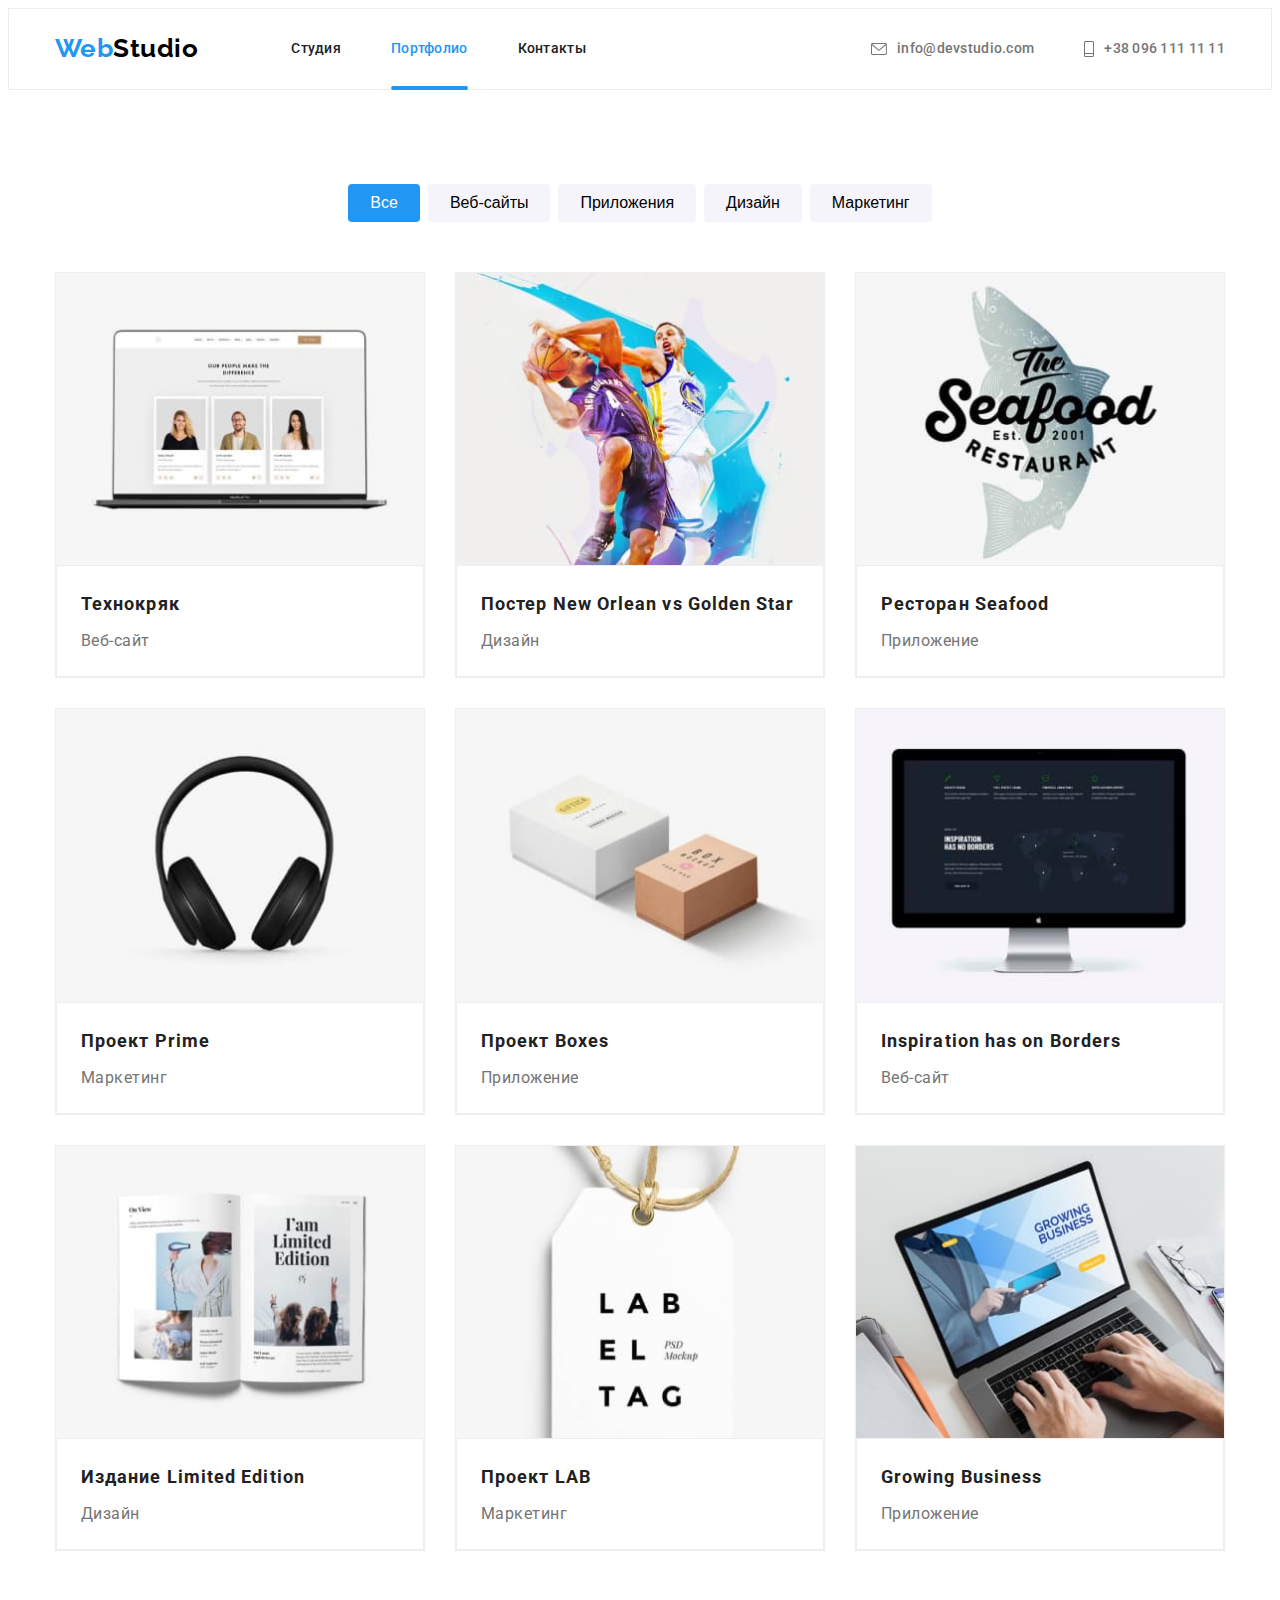
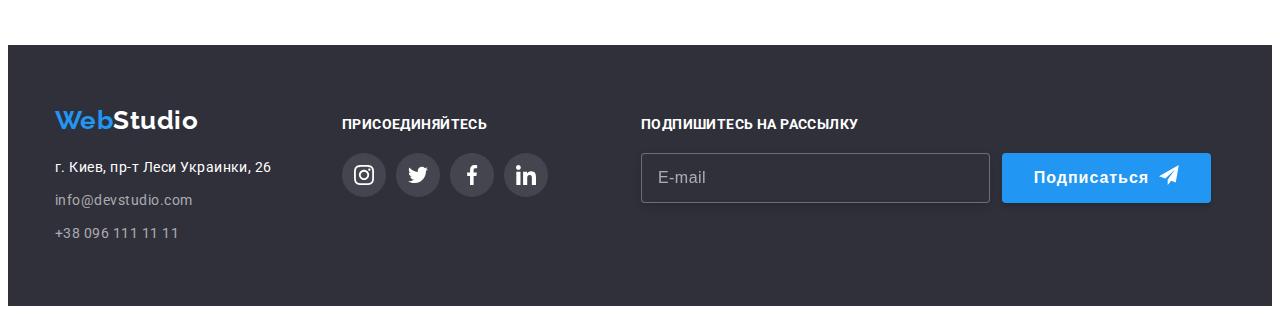
==== portfolio.html @ 4a7dc15d "Добавляет стартовые файлы" ====
<!DOCTYPE html>
<html lang="ru">
  <head>
    <meta charset="UTF-8" />
    <meta name="viewport" content="width=device-width, initial-scale=1.0" />
    <title>Document</title>
    <link rel="preconnect" href="https://fonts.gstatic.com" />
    <link
      href="https://fonts.googleapis.com/css2?family=Raleway:wght@700&family=Roboto:wght@400;500;700;900&display=swap"
      rel="stylesheet"
    />
    <link
      rel="stylesheet"
      href="https://cdnjs.cloudflare.com/ajax/libs/modern-normalize/1.0.0/modern-normalize.min.css"
      integrity="sha512-ISS7cAi1PEhQ8jnbJpJZMd29NlhNj4AWYyLOSp2CE/CsHxTCu+r+t0D2yoJudVrd0/8fTVPUVDzY5Tvli75u/g=="
      crossorigin="anonymous"
      referrerpolicy="no-referrer"
    />
    <!-- <link rel="stylesheet" href="./css/styles.css" /> -->
    <link rel="stylesheet" href="./css/main.min.css" />
  </head>

  <body>
    <!-- Шапка сайта -->
    <header class="page-header">
      <div class="container main-nav">
        <nav class="nav">
          <a href="./index.html" class="logo">
            <span class="logo-web">Web</span
            ><span class="logo-studio">Studio</span>
          </a>
          <ul class="site-nav list">
            <li class="site-nav__item">
              <a href="./index.html" class="site-nav__link">Студия</a>
            </li>
            <li class="site-nav__item">
              <a
                href="./portfolio.html"
                class="site-nav__link site-nav__link--active"
                >Портфолио</a
              >
            </li>
            <li class="site-nav__item">
              <a href="#address" class="site-nav__link">Контакты</a>
            </li>
          </ul>
        </nav>

        <ul class="contact list">
          <li class="contact__item">
            <a href="mailto:info@devstudio.com" class="contact__link mail"
              ><svg class="contact__icon" width="16" height="12">
                <use href="./images/icon.svg#icon-mail"></use>
              </svg>
              info@devstudio.com</a
            >
          </li>
          <li class="contact__item">
            <a href="tel:+380961111111" class="contact__link tel">
              <svg class="contact__icon" width="10" height="16">
                <use href="./images/icon.svg#icon-tel"></use>
              </svg>
              +38 096 111 11 11</a
            >
          </li>
        </ul>
      </div>
    </header>

    <main>
      <section class="section">
        <div class="container">
          <h1 class="none">Портфолио</h1>
          <ul class="btn-list list">
            <li class="btn-list__item">
              <button type="button" class="btn-list__button-all">Все</button>
            </li>
            <li class="btn-list__item">
              <button type="button" class="btn-list__button-portfolio">
                Веб-сайты
              </button>
            </li>
            <li class="btn-list__item">
              <button type="button" class="btn-list__button-portfolio">
                Приложения
              </button>
            </li>
            <li class="btn-list__item">
              <button type="button" class="btn-list__button-portfolio">
                Дизайн
              </button>
            </li>
            <li class="btn-list__item">
              <button type="button" class="btn-list__button-portfolio">
                Маркетинг
              </button>
            </li>
          </ul>

          <ul class="portfolio-list list">
            <li class="portfolio-list__item">
              <a class="portfolio-list__link" href="">
                <div class="card">
                  <img
                    class="card__img"
                    src="./images/portolio/People.jpg"
                    alt=""
                    width="370"
                    height="294"
                  />
                  <div class="card__overlay">
                    <p class="card__text">
                      Технокряк это современная площадка распространения
                      коронавируса. Компании используют эту платформу для
                      цифрового шпионажа и атак на защищённые сервера
                      конкурентов.
                    </p>
                  </div>
                </div>
                <div class="portfolio-card">
                  <h2 class="portfolio-card__title">Технокряк</h2>
                  <p class="portfolio-card__text">Веб-сайт</p>
                </div>
              </a>
            </li>
            <li class="portfolio-list__item">
              <a class="portfolio-list__link" href="">
                <div class="card">
                  <img
                    class="card__img"
                    src="./images/portolio/Poster.jpg"
                    alt=""
                    width="370"
                    height="294"
                  />
                  <div class="card__overlay">
                    <p class="card__text">
                      Технокряк это современная площадка распространения
                      коронавируса. Компании используют эту платформу для
                      цифрового шпионажа и атак на защищённые сервера
                      конкурентов.
                    </p>
                  </div>
                </div>
                <div class="portfolio-card">
                  <h2 class="portfolio-card__title">
                    Постер New Orlean vs Golden Star
                  </h2>
                  <p class="portfolio-card__text">Дизайн</p>
                </div>
              </a>
            </li>
            <li class="portfolio-list__item">
              <a class="portfolio-list__link" href="">
                <div class="card">
                  <img
                    class="card__img"
                    src="./images/portolio/Seafood.jpg"
                    alt=""
                    width="370"
                    height="294"
                  />
                  <div class="card__overlay">
                    <p class="card__text">
                      Технокряк это современная площадка распространения
                      коронавируса. Компании используют эту платформу для
                      цифрового шпионажа и атак на защищённые сервера
                      конкурентов.
                    </p>
                  </div>
                </div>
                <div class="portfolio-card">
                  <h2 class="portfolio-card__title">Ресторан Seafood</h2>
                  <p class="portfolio-card__text">Приложение</p>
                </div>
              </a>
            </li>
            <li class="portfolio-list__item">
              <a class="portfolio-list__link" href="">
                <div class="card">
                  <img
                    class="card__img"
                    src="./images/portolio/Headphones.jpg"
                    alt=""
                    width="370"
                    height="294"
                  />
                  <div class="card__overlay">
                    <p class="card__text">
                      Технокряк это современная площадка распространения
                      коронавируса. Компании используют эту платформу для
                      цифрового шпионажа и атак на защищённые сервера
                      конкурентов.
                    </p>
                  </div>
                </div>
                <div class="portfolio-card">
                  <h2 class="portfolio-card__title">Проект Prime</h2>
                  <p class="portfolio-card__text">Маркетинг</p>
                </div>
              </a>
            </li>
            <li class="portfolio-list__item">
              <a class="portfolio-list__link" href="">
                <div class="card">
                  <img
                    class="card__img"
                    src="./images/portolio/Boxes.jpg"
                    alt=""
                    width="370"
                    height="294"
                  />
                  <div class="card__overlay">
                    <p class="card__text">
                      Технокряк это современная площадка распространения
                      коронавируса. Компании используют эту платформу для
                      цифрового шпионажа и атак на защищённые сервера
                      конкурентов.
                    </p>
                  </div>
                </div>
                <div class="portfolio-card">
                  <h2 class="portfolio-card__title">Проект Boxes</h2>
                  <p class="portfolio-card__text">Приложение</p>
                </div>
              </a>
            </li>
            <li class="portfolio-list__item">
              <a class="portfolio-list__link" href="">
                <div class="card">
                  <img
                    class="card__img"
                    src="./images/portolio/Inspiration.jpg"
                    alt=""
                    width="370"
                    height="294"
                  />
                  <div class="card__overlay">
                    <p class="card__text">
                      Технокряк это современная площадка распространения
                      коронавируса. Компании используют эту платформу для
                      цифрового шпионажа и атак на защищённые сервера
                      конкурентов.
                    </p>
                  </div>
                </div>
                <div class="portfolio-card">
                  <h2 class="portfolio-card__title">
                    Inspiration has on Borders
                  </h2>
                  <p class="portfolio-card__text">Веб-сайт</p>
                </div>
              </a>
            </li>
            <li class="portfolio-list__item">
              <a class="portfolio-list__link" href="">
                <div class="card">
                  <img
                    class="card__img"
                    src="./images/portolio/Limited.jpg"
                    alt=""
                    width="370"
                    height="294"
                  />
                  <div class="card__overlay">
                    <p class="card__text">
                      Технокряк это современная площадка распространения
                      коронавируса. Компании используют эту платформу для
                      цифрового шпионажа и атак на защищённые сервера
                      конкурентов.
                    </p>
                  </div>
                </div>
                <div class="portfolio-card">
                  <h2 class="portfolio-card__title">Издание Limited Edition</h2>
                  <p class="portfolio-card__text">Дизайн</p>
                </div>
              </a>
            </li>
            <li class="portfolio-list__item">
              <a class="portfolio-list__link" href="">
                <div class="card">
                  <img
                    class="card__img"
                    src="./images/portolio/LAB.jpg"
                    alt=""
                    width="370"
                    height="294"
                  />
                  <div class="card__overlay">
                    <p class="card__text">
                      Технокряк это современная площадка распространения
                      коронавируса. Компании используют эту платформу для
                      цифрового шпионажа и атак на защищённые сервера
                      конкурентов.
                    </p>
                  </div>
                </div>
                <div class="portfolio-card">
                  <h2 class="portfolio-card__title">Проект LAB</h2>
                  <p class="portfolio-card__text">Маркетинг</p>
                </div>
              </a>
            </li>
            <li class="portfolio-list__item">
              <a class="portfolio-list__link" href="">
                <div class="card">
                  <img
                    class="card__img"
                    src="./images/portolio/Growing.jpg"
                    alt=""
                    width="370"
                    height="294"
                  />
                  <div class="card__overlay">
                    <p class="card__text">
                      Технокряк это современная площадка распространения
                      коронавируса. Компании используют эту платформу для
                      цифрового шпионажа и атак на защищённые сервера
                      конкурентов.
                    </p>
                  </div>
                </div>
                <div class="portfolio-card">
                  <h2 class="portfolio-card__title">Growing Business</h2>
                  <p class="portfolio-card__text">Приложение</p>
                </div>
              </a>
            </li>
          </ul>
        </div>
      </section>
    </main>

    <!-- Футер -->
    <footer class="page-footer">
      <div class="container">
        <div class="footer-address">
          <a href="./index.html" class="logotip">
            <span class="logo-web">Web</span
            ><span class="logo-studio logo-studio--white">Studio</span>
          </a>
          <address class="address">
            <p class="address__town">г. Киев, пр-т Леси Украинки, 26</p>
            <ul class="footer-list list">
              <li class="footer-list__item">
                <a href="mailto:info@devstudio.com" class="footer-list__link">
                  info@devstudio.com</a
                >
              </li>
              <li class="footer-list__item">
                <a href="tel:+380961111111" class="footer-list__link"
                  >+38 096 111 11 11</a
                >
              </li>
            </ul>
          </address>
        </div>
        <div class="footer-social">
          <p class="footer__title">присоединяйтесь</p>
          <ul class="footer-social-list list">
            <li class="footer-social-list__item">
              <a href="" class="footer-social-list__link">
                <svg class="" width="20" height="20">
                  <use href="./images/icon.svg#icon-instagram"></use>
                </svg>
              </a>
            </li>
            <li class="footer-social-list__item">
              <a href="" class="footer-social-list__link">
                <svg class="" width="20" height="20">
                  <use href="./images/icon.svg#icon-twitter"></use>
                </svg>
              </a>
            </li>
            <li class="footer-social-list__item">
              <a href="" class="footer-social-list__link">
                <svg class="" width="20" height="20">
                  <use href="./images/icon.svg#icon-facebook"></use>
                </svg>
              </a>
            </li>
            <li class="footer-social-list__item">
              <a href="" class="footer-social-list__link">
                <svg class="" width="20" height="20">
                  <use href="./images/icon.svg#icon-linkedin"></use>
                </svg>
              </a>
            </li>
          </ul>
        </div>

        <form class="subscribe">
          <p class="footer__title">подпишитесь на рассылку</p>
          <div class="subscribe__form">
            <input
              class="subscribe__input-mail"
              type="email"
              name="mail"
              placeholder="E-mail"
            />
            <button class="button" type="submit">
              Подписаться
              <svg class="subscribe__icon" width="24" height="24">
                <use href="./images/icons.svg/send.svg#icon-icon-send"></use>
              </svg>
            </button>
          </div>
        </form>
      </div>
    </footer>
  </body>
</html>
---- css/styles.css ----
/* Section */

.section {
  padding-top: 94px;
  padding-bottom: 94px;
}

.team {
  background-color: var(--grey-color);
}

.section__title {
  font-weight: 700;
  font-size: 36px;
  line-height: 1.16;
  text-align: center;
  margin-top: 0;
  margin-bottom: 50px;
}

.no-pdn-top {
  padding-top: 0;
}

.none {
  display: none;
}

/* Features */

.feature-list {
  display: flex;
  margin: 0;
  padding: 0;
}

.feature-list__item {
  width: 270px;
}

.feature-list__item + .feature-list__item {
  margin-left: 30px;
}

.feature-list__item::before {
  display: block;
  content: '';
  /* width: 270px; */
  height: 120px;
  background: var(--grey-color);
  border-radius: 4px;
  margin-bottom: 30px;
}

.feature-list__item:nth-child(1):before {
  background-image: url(../images/icons.svg/antenna\ 1.svg);
  background-repeat: no-repeat;
  background-position: center;
}

.feature-list__item:nth-child(2):before {
  background-image: url(../images/icons.svg/clock\ 1.svg);
  background-repeat: no-repeat;
  background-position: center;
}

.feature-list__item:nth-child(3):before {
  background-image: url(../images/icons.svg/diagram\ 1.svg);
  background-repeat: no-repeat;
  background-position: center;
}

.feature-list__item:nth-child(4):before {
  background-image: url(../images/icons.svg/astronaut\ 1.svg);
  background-repeat: no-repeat;
  background-position: center;
}

.feature-list__title {
  font-weight: 700;
  font-size: 14px;
  line-height: 1.14;
  text-transform: uppercase;
  margin-top: 0;
  margin-bottom: 10px;
}

.feature-list__text {
  color: var(--primary-text-color);
  font-size: 14px;
  line-height: 1.71;
  margin: 0;
  padding: 0;
}
/* Job-list */

.job-list {
  display: flex;
  position: relative;
}

.job-list__item {
  position: relative;
}

.job-list__item + .job-list__item {
  margin-left: 30px;
}

.job-list__text {
  position: absolute;
  margin: 0;
  padding: 0;
  bottom: 0;
  left: 0;

  width: 100%;
  height: 70px;

  display: flex;
  justify-content: center;
  align-items: center;

  background: rgba(47, 48, 58, 0.8);
  font-weight: 700;
  font-size: 14px;
  line-height: 1.14;
  text-align: center;
  text-transform: uppercase;
  color: var(--primary-white-color);
}

/* Team */

.team-list {
  display: flex;
}

.team-list__item {
  background: var(--primary-white-color);
  box-shadow: 0px 1px 3px rgba(0, 0, 0, 0.12), 0px 1px 1px rgba(0, 0, 0, 0.14),
    0px 2px 1px rgba(0, 0, 0, 0.2);
  border-radius: 0px 0px 4px 4px;
}

.team-list__item + .team-list__item {
  margin-left: 30px;
}

.team-list__card {
  font-weight: 500;
  font-size: 16px;
  line-height: 1.19;
  text-align: center;

  margin: 0;
  padding-top: 30px;
  padding-bottom: 30px;
  padding-left: 32px;
  padding-right: 32px;
}

.team-list__title {
  margin-top: 0;
  margin-bottom: 10px;
  padding: 0;
}

.team-list__text {
  color: var(--primary-text-color);
  margin-top: 0;
  margin-bottom: 10px;
  padding: 0;
}

.social-networks {
  display: flex;
}

.social-networks__item {
  /* display: inline-flex;
  align-items: center;
  width: 44px;
  height: 44px;
  background: var(--primary-white-color);
  background-size: 20px;
  background-repeat: no-repeat;
  background-position: center;
  border-radius: 50%; */
  box-shadow: none;
}

.social-networks__item + .social-networks__item {
  margin-left: 10px;
}

.social-networks__link {
  display: inline-flex;
  justify-content: center;
  align-items: center;

  width: 44px;
  height: 44px;
  border-radius: 50%;

  background: var(--primary-white-color);
  fill: var(--klients-fill);
}

.social-networks__link:hover,
.social-networks__link:focus {
  fill: var(--primary-white-color);
  background: var(--accent-color);
  cursor: pointer;
  transition: background-color 250ms cubic-bezier(0.4, 0, 0.2, 1),
    fill 250ms cubic-bezier(0.4, 0, 0.2, 1);
}

/* .social-networks .item:nth-child(1) {
  background-image: url(../images/icons.svg/instagram2.svg);
}

.social-networks .item:nth-child(2) {
  background-image: url(../images/icons.svg/twitter2.svg);
}

.social-networks .item:nth-child(3) {
  background-image: url(../images/icons.svg/facebook2.svg);
}

.social-networks .item:nth-child(4) {
  background-image: url(../images/icons.svg/linkedin2.svg);
}

.social-networks .item:hover {
  background-color: var(--accent-color);
  cursor: pointer;
}

.social-networks .item:nth-child(1):hover {
  background-image: url(../images/icons.svg/instagram.svg);
}

.social-networks .item:nth-child(2):hover {
  background-image: url(../images/icons.svg//twitter.svg);
}

.social-networks .item:nth-child(3):hover {
  background-image: url(../images/icons.svg/facebook.svg);
}

.social-networks .item:nth-child(4):hover {
  background-image: url(../images/icons.svg/linkedin.svg);
} */

/* Company-list */

.company-list {
  display: flex;
}

.company-list__item {
  display: inline-flex;
  align-items: center;
  justify-content: center;

  outline: none;
}

.company-list__item + .company-list__item {
  margin-left: 30px;
}

.company-list__link {
  fill: var(--klients-fill);
  /* padding: 16px 32px; */
  display: flex;
  align-items: center;
  justify-content: center;

  width: 170px;
  height: 92px;
  border: 1px solid #afb1b8;
  border-radius: 4px;
  transition: fill 250ms cubic-bezier(0.4, 0, 0.2, 1),
    border-color 250ms cubic-bezier(0.4, 0, 0.2, 1);
}

.company-list__link:hover,
.company-list__link:focus {
  fill: var(--accent-color);
  border: 1px solid var(--accent-color);
  transition: fill 250ms cubic-bezier(0.4, 0, 0.2, 1),
    border-color 250ms cubic-bezier(0.4, 0, 0.2, 1);
}

/* .company-list .item:nth-child(1) {
  background-image: url(../images/icons.svg/Logo1.svg);
  background-repeat: no-repeat;
  background-position: center;
}

.company-list .item:nth-child(2) {
  background-image: url(../images/icons.svg/Logo2.svg);
  background-repeat: no-repeat;
  background-position: center;
}

.company-list .item:nth-child(3) {
  background-image: url(../images/icons.svg/Logo3.svg);
  background-repeat: no-repeat;
  background-position: center;
}

.company-list .item:nth-child(4) {
  background-image: url(../images/icons.svg/Logo4.svg);
  background-repeat: no-repeat;
  background-position: center;
}

.company-list .item:nth-child(5) {
  background-image: url(../images/icons.svg/Logo5.svg);
  background-repeat: no-repeat;
  background-position: center;
}

.company-list .item:nth-child(6) {
  background-image: url(../images/icons.svg/Logo6.svg);
  background-repeat: no-repeat;
  background-position: center;
}

.company-list .item:hover {
  fill: var(--accent-color);
  border: 1px solid var(--accent-color);
} */

/* Footer */

.page-footer {
  background-color: var(--bgd-color);
  padding-top: 60px;
  padding-bottom: 60px;
}

.page-footer .container {
  display: flex;
  align-items: baseline;
}

.footer-address {
  margin-right: 70px;
}

.address {
  font-style: inherit;
}

.address__town {
  color: var(--primary-white-color);
  font-size: 14px;
  line-height: 1.71;
  margin-top: 0;
  margin-bottom: 9px;
}

.footer-list__item + .footer-list__item {
  margin-top: 9px;
}

.footer-list__link {
  color: rgba(255, 255, 255, 0.6);
  font-size: 14px;
  line-height: 1.71;
}

.footer-list__link:hover,
.footer-list__link:focus {
  color: var(--accent-color);
  transition: color 250ms cubic-bezier(0.4, 0, 0.2, 1);
}

.footer-social {
  width: 206px;
  margin-right: 93px;
}

.footer__title {
  color: var(--primary-white-color);
  font-weight: 700;
  font-size: 14px;
  line-height: 1.14;
  letter-spacing: 0.03em;
  margin-top: 0;
  margin-bottom: 20px;
  text-transform: uppercase;
}

.footer-social-list {
  display: flex;
}

/* .footer-social-list .item {
  width: 44px;
  height: 44px;
  background: rgba(255, 255, 255, 0.1);
  background-repeat: no-repeat;
  background-position: center;
  border-radius: 50%;
} */

.footer-social-list__item + .footer-social-list__item {
  margin-left: 10px;
}

.footer-social-list__link {
  display: inline-flex;
  justify-content: center;
  align-items: center;

  width: 44px;
  height: 44px;
  border-radius: 50%;

  fill: var(--primary-white-color);
  background: rgba(255, 255, 255, 0.1);
}

.footer-social-list__link:hover,
.footer-social-list__link:focus {
  background: var(--accent-color);
  transition: background-color 250ms cubic-bezier(0.4, 0, 0.2, 1);
}

/* 
.footer-social-list .item:nth-child(1) {
  background-image: url(../images/icons.svg/instagram.svg);
}

.footer-social-list .item:nth-child(2) {
  background-image: url(../images/icons.svg/twitter.svg);
}

.footer-social-list .item:nth-child(3) {
  background-image: url(../images/icons.svg/facebook.svg);
}

.footer-social-list .item:nth-child(4) {
  background-image: url(../images/icons.svg/linkedin.svg);
}

.footer-social-list .item:hover {
  background-color: var(--accent-color);
  cursor: pointer;
} */

.subscribe {
  width: 570px;
  /* margin-left: 93px; */
}

.subscribe__form {
  display: flex;
}

.subscribe__input-mail {
  width: 358px;
  height: 50px;
  padding: 15px 16px;
  margin-right: 12px;

  font-size: 16px;
  line-height: 1.25;
  align-items: center;
  letter-spacing: 0.03em;

  color: rgba(255, 255, 255, 0.6);
  background: var(--bgd-color);
  border: 1px solid rgba(255, 255, 255, 0.3);
  filter: drop-shadow(0px 4px 4px rgba(0, 0, 0, 0.15));
  border-radius: 4px;
}

.subscribe__input-mail::placeholder {
  color: rgba(255, 255, 255, 0.6);
}

.subscribe .button {
  display: flex;
}

.subscribe__icon {
  fill: currentColor;
  width: 24px;
  height: 24px;
  margin-left: 10px;
}

/* Portfolio */

.btn-list {
  display: flex;
  margin-bottom: 50px;
  justify-content: center;
}

.btn-list__item:hover,
.btn-list__item:focus {
  box-shadow: 0px 3px 1px rgba(0, 0, 0, 0.1), 0px 1px 2px rgba(0, 0, 0, 0.08),
    0px 2px 2px rgba(0, 0, 0, 0.12);
  cursor: pointer;
  transition: background-color 250ms cubic-bezier(0.4, 0, 0.2, 1),
    box-shadow 250ms cubic-bezier(0.4, 0, 0.2, 1);
}

.btn-list__item + .btn-list__item {
  margin-left: 8px;
}

.portfolio-list {
  display: flex;
  flex-wrap: wrap;
}

.portfolio-list__item {
  width: 370px;
  margin-right: 30px;
  margin-bottom: 30px;
  border: 1px solid #eeeeee;
}

.portfolio-list__item:nth-child(3n) {
  margin-right: 0;
}

.portfolio-list__item:nth-last-child(-n + 3) {
  margin-bottom: 0;
}

.portfolio-list__item:hover,
.portfolio-list__item:focus {
  box-shadow: 0px 1px 1px rgba(0, 0, 0, 0.12), 0px 4px 4px rgba(0, 0, 0, 0.06),
    1px 4px 6px rgba(0, 0, 0, 0.16);
  cursor: pointer;
  transition: box-shadow 250ms cubic-bezier(0.4, 0, 0.2, 1);
}

.portfolio-list__link {
  display: block;
  color: var(--primary-text-color);
  transition: box-shadow 250ms cubic-bezier(0.4, 0, 0.2, 1);
}

.portfolio-list__link:hover,
.portfolio-list__link:focus {
  box-shadow: 0px 1px 1px rgba(0, 0, 0, 0.12), 0px 4px 4px rgba(0, 0, 0, 0.06),
    1px 4px 6px rgba(0, 0, 0, 0.16);
  transition: box-shadow 250ms cubic-bezier(0.4, 0, 0.2, 1);
}

/* Альтернатива */

/* .portfolio-list .item:nth-child(3n) {
  margin-right: 30px;
} */

/* .portfolio-list .item:not(:nth-last-child(-n+3)) {
  margin-bottom: 30px;
} */

/* .portfolio-list .item {
  width: calc((100% - 60px)/3);
  margin-right: 30px;
} */

.portfolio-list .card {
  position: relative;
  overflow: hidden;
}

.card__img {
  display: block;
}

.card__overlay {
  position: absolute;
  z-index: 1;
  display: flex;
  align-items: center;

  width: 100%;
  height: 294px;

  background: var(--accent-color);
  padding: 24px;

  transition: transform 250ms cubic-bezier(0.4, 0, 0.2, 1);
}

.portfolio-list__link:hover .card__overlay,
.portfolio-list__link:focus .card__overlay {
  transform: translateY(-100%);
  transition: background-color 250ms cubic-bezier(0.4, 0, 0.2, 1),
    transform 250ms cubic-bezier(0.4, 0, 0.2, 1);
}

.card__text {
  font-size: 18px;
  line-height: 1.556;
  color: var(--primary-white-color);
  margin: 0;
  padding: 0;
  bottom: 0;
}

.portfolio-list .portfolio-card {
  padding: 20px 24px;
  border: 1px solid #eeeeee;
}

.portfolio-card__title {
  font-weight: 700;
  font-size: 18px;
  line-height: 2;
  letter-spacing: 0.06em;
  margin-top: 0;
  margin-bottom: 4px;
  color: var(--title-text-color);
}

.portfolio-card__text {
  color: var(--primary-text-color);
  font-size: 16px;
  line-height: 1.87;
  margin-top: 0;
  margin-bottom: 0;
}

/* Backdrop */

.backdrop {
  position: fixed;
  top: 0;
  left: 0;

  width: 100%;
  height: 100%;

  background: rgba(0, 0, 0, 0.2);
  opacity: 1;
  transition: opacity 250ms cubic-bezier(0.4, 0, 0.2, 1);
}

.backdrop.is-hidden {
  opacity: 0;
  pointer-events: none;
}

.backdrop.is-hidden .modal {
  transform: translate(-50%, -50%) scale(0.9);
}

.modal {
  position: absolute;
  top: 50%;
  left: 50%;
  transform: translate(-50%, -50%) scale(1);
  transition: transform 250ms cubic-bezier(0.4, 0, 0.2, 1);

  min-width: 528px;
  min-height: 581px;
  padding: 40px;

  background-color: var(--primary-white-color);
  box-shadow: 0px 1px 3px rgba(0, 0, 0, 0.12), 0px 1px 1px rgba(0, 0, 0, 0.14),
    0px 2px 1px rgba(0, 0, 0, 0.2);
  border-radius: 4px;
}

/* Form styles */

.form__caption {
  color: var(--title-text-color);
  font-weight: 700;
  font-size: 20px;
  line-height: 1.15;
  text-align: center;
  letter-spacing: 0.03em;
  margin-top: 0;
  margin-bottom: 12px;
}

.form__label {
  display: flex;
  flex-direction: column;
  margin-bottom: 10px;
}

.form__text {
  color: var(--primary-text-color);
  font-size: 12px;
  line-height: 1.16;
  letter-spacing: 0.01em;
  margin-bottom: 4px;
}

.form__field {
  display: flex;
  position: relative;
}

.form__input {
  width: 100%;
  height: 40px;
  padding-left: 42px;
  padding-right: 42px;
  font-size: 14px;
  line-height: 1.14;
  letter-spacing: 0.01em;
  border: 1px solid rgba(33, 33, 33, 0.2);
  border-radius: 4px;
  transition: border-color 250ms cubic-bezier(0.4, 0, 0.2, 1);
}

.form__icon {
  position: absolute;

  left: 12px;
  top: 50%;
  transform: translateY(-50%);

  fill: currentColor;
  transition: color 250ms cubic-bezier(0.4, 0, 0.2, 1);
}

.form__comment {
  width: 100%;
  height: 120px;
  padding: 12px 16px;
  font-size: 14px;
  line-height: 1.14;
  letter-spacing: 0.01em;
  border: 1px solid rgba(33, 33, 33, 0.2);
  border-radius: 4px;
  transition: border-color 250ms cubic-bezier(0.4, 0, 0.2, 1);
  resize: none;
}

.form__input:focus,
.form__comment:focus {
  outline: none;
  border-color: var(--accent-color);
}

.form__input:focus + .form__icon {
  color: var(--accent-color);
}

.form__comment:placeholder-shown {
  color: rgba(117, 117, 117, 0.5);
}

.form__agree {
  display: flex;
  align-items: center;
  justify-content: center;

  font-size: 14px;
  line-height: 1.71;
  letter-spacing: 0.03em;
  color: var(--primary-text-color);
}

.form__check {
  display: inline-flex;
  margin-right: 7px;
  cursor: pointer;
}

.form__check-icon {
  width: 16px;
  height: 15px;

  border: 2px solid var(--title-text-color);
  border-radius: 2px;
  margin-right: 7px;

  transition: background-color 250ms cubic-bezier(0.4, 0, 0.2, 1),
    border-color 250ms cubic-bezier(0.4, 0, 0.2, 1),
    background-image 250ms cubic-bezier(0.4, 0, 0.2, 1);
}

.form__check:checked + .form__check-icon {
  background-color: var(--accent-color);
  border-color: var(--accent-color);
}

.form__link {
  color: var(--accent-color);
  text-decoration: underline;
}

.btn-send {
  margin-top: 30px;
}
---- css/main.min.css ----
html{box-sizing:border-box}*,*::before,*::after{box-sizing:inherit}body{background-color:#fff;font-family:'Roboto', sans-serif;color:#212121;letter-spacing:0.03em}.container{width:1200px;padding:0 15px;margin:0 auto}.list{padding:0;margin:0;list-style:none}img{display:block;max-width:100%;height:auto}a{text-decoration:none}.section{padding-top:94px;padding-bottom:94px}.team{background-color:#f5f4fa}.section__title{font-weight:700;font-size:36px;line-height:1.16;text-align:center;margin-top:0;margin-bottom:50px}.no-pdn-top{padding-top:0}.none{display:none}.page-header{border:1px solid #ececec}.main-nav,.nav{display:flex;align-items:center}.site-nav{display:flex;margin-top:0;margin-bottom:0;margin-left:93px;padding:0}.site-nav__item+.site-nav__item{margin-left:50px}.site-nav__link{position:relative;display:block;font-weight:500;font-size:14px;line-height:1.14;letter-spacing:0.02em;color:currentColor;padding-top:32px;padding-bottom:32px;transition:color 250ms cubic-bezier(0.4, 0, 0.2, 1)}.site-nav__link:hover,.site-nav__link:focus{color:#2196f3;fill:#2196f3}.contact{display:flex;margin:0;padding:0;margin-left:auto}.contact__item{display:flex;align-items:center}.contact__item+.contact__item{margin-left:50px}.contact__link{display:flex;align-items:center;color:#757575;fill:#757575;font-weight:500;font-size:14px;line-height:1.14;letter-spacing:0.02em;padding-top:32px;padding-bottom:32px;transition:color 250ms cubic-bezier(0.4, 0, 0.2, 1),fill 250ms cubic-bezier(0.4, 0, 0.2, 1)}.contact__link:hover,.contact__link:focus{color:#2196f3;fill:#2196f3}.site-nav__link--active{color:#2196f3;fill:#2196f3}.site-nav__link--active::after{position:absolute;content:'';width:100%;height:4px;bottom:-1px;left:0;background:#2196f3;border-radius:2px}.contact__icon{margin-right:10px}.logo-web{color:#2196f3}.logo-studio{color:#000}.logo-studio--white{color:#fff}.logo{font-family:'Raleway', sans-serif;font-weight:700;font-size:26px;line-height:1.19;padding-top:24px;padding-bottom:25px}.logo:hover{color:#2196f3;transition:color 250ms cubic-bezier(0.4, 0, 0.2, 1)}.logotip{display:block;font-family:'Raleway', sans-serif;font-weight:700;font-size:26px;line-height:1.19;margin-bottom:20px}.logotip:hover{color:#2196f3;transition:color 250ms cubic-bezier(0.4, 0, 0.2, 1)}.hero{background-image:linear-gradient(to right, rgba(47,48,58,0.4), rgba(47,48,58,0.4)),url("../images/hero.jpg");background-color:#2f303a;background-repeat:no-repeat;background-position:center;background-size:cover;max-width:1600px;height:600px;text-align:center;padding-top:200px;padding-bottom:200px;margin-left:auto;margin-right:auto}.hero__title{color:#fff;font-weight:900;font-size:44px;line-height:1.36;letter-spacing:0.06em;text-transform:uppercase;width:696px;margin-top:0;margin-bottom:30px;margin-left:auto;margin-right:auto}.button{display:block;color:#fff;background-color:#2196f3;font-weight:700;font-size:16px;line-height:1.87;text-align:center;letter-spacing:0.06em;cursor:pointer;border-radius:4px;border:0;box-shadow:0px 4px 4px rgba(0,0,0,0.15);padding:10px 32px;margin:0 auto;min-width:200px;transition:background-color 250ms cubic-bezier(0.4, 0, 0.2, 1)}.modal__button{position:absolute;top:8px;right:8px;padding:0;width:30px;height:30px;display:flex;justify-content:center;align-items:center;background:#fff;border:1px solid rgba(0,0,0,0.1);border-radius:50%}.modal__button:hover,.modal__button:focus{cursor:pointer;transition:background-color 250ms cubic-bezier(0.4, 0, 0.2, 1)}.modal__icon{fill:currentColor;transition:fill 250ms cubic-bezier(0.4, 0, 0.2, 1)}.modal__icon:hover,.modal__icon:focus{fill:#2196f3}.btn-list__button-portfolio{display:block;background-color:#f5f4fa;font-weight:500;font-size:16px;line-height:1.62;text-align:center;cursor:pointer;outline:none;border:0;border-radius:4px;padding:6px 22px}.btn-list__button-all{display:block;color:#fff;background-color:#2196f3;font-weight:500;font-size:16px;line-height:1.62;text-align:center;outline:none;border:0;border-radius:4px;padding:6px 22px}.btn-list__button-all:hover,.btn-list__button-all:focus,.btn-list__button-portfolio:hover,.btn-list__button-portfolio:focus{color:#fff;background-color:#2196f3;outline:none;border:0;box-shadow:0px 3px 1px rgba(0,0,0,0.1),0px 1px 2px rgba(0,0,0,0.08),0px 2px 2px rgba(0,0,0,0.12);transition:background-color 250ms cubic-bezier(0.4, 0, 0.2, 1)}.feature-list{display:flex;margin:0;padding:0}.feature-list__item{width:270px}.feature-list__item+.feature-list__item{margin-left:30px}.feature-list__item::before{display:block;content:'';height:120px;background:#f5f4fa;border-radius:4px;margin-bottom:30px}.feature-list__item:nth-child(1):before{background-image:url(/images/icons.svg/antenna.svg);background-repeat:no-repeat;background-position:center}.feature-list__item:nth-child(2):before{background-image:url(/images/icons.svg/clock.svg);background-repeat:no-repeat;background-position:center}.feature-list__item:nth-child(3):before{background-image:url(/images/icons.svg/diagram.svg);background-repeat:no-repeat;background-position:center}.feature-list__item:nth-child(4):before{background-image:url(/images/icons.svg/astronaut.svg);background-repeat:no-repeat;background-position:center}.feature-list__title{font-weight:700;font-size:14px;line-height:1.14;text-transform:uppercase;margin-top:0;margin-bottom:10px}.feature-list__text{color:#757575;font-size:14px;line-height:1.71;margin:0;padding:0}.job-list{display:flex;position:relative}.job-list__item{position:relative}.job-list__item+.job-list__item{margin-left:30px}.job-list__text{position:absolute;margin:0;padding:0;bottom:0;left:0;width:100%;height:70px;display:flex;justify-content:center;align-items:center;background:rgba(47,48,58,0.8);font-weight:700;font-size:14px;line-height:1.14;text-align:center;text-transform:uppercase;color:#fff}.team-list{display:flex}.team-list__item{background:#fff;box-shadow:0px 1px 3px rgba(0,0,0,0.12),0px 1px 1px rgba(0,0,0,0.14),0px 2px 1px rgba(0,0,0,0.2);border-radius:0px 0px 4px 4px}.team-list__item+.team-list__item{margin-left:30px}.team-list__card{font-weight:500;font-size:16px;line-height:1.19;text-align:center;margin:0;padding-top:30px;padding-bottom:30px;padding-left:32px;padding-right:32px}.team-list__title{margin-top:0;margin-bottom:10px;padding:0}.team-list__text{color:#757575;margin-top:0;margin-bottom:10px;padding:0}.social-networks{display:flex}.social-networks__item{box-shadow:none}.social-networks__item+.social-networks__item{margin-left:10px}.social-networks__link{display:inline-flex;justify-content:center;align-items:center;width:44px;height:44px;border-radius:50%;background:#fff;fill:#afb1b8}.social-networks__link:hover,.social-networks__link:focus{fill:#fff;background:#2196f3;cursor:pointer;transition:background-color 250ms cubic-bezier(0.4, 0, 0.2, 1),fill 250ms cubic-bezier(0.4, 0, 0.2, 1)}.company-list{display:flex}.company-list__item{display:inline-flex;align-items:center;justify-content:center;outline:none}.company-list__item+.company-list__item{margin-left:30px}.company-list__link{fill:#afb1b8;display:flex;align-items:center;justify-content:center;width:170px;height:92px;border:1px solid #afb1b8;border-radius:4px;transition:fill 250ms cubic-bezier(0.4, 0, 0.2, 1),border-color 250ms cubic-bezier(0.4, 0, 0.2, 1)}.company-list__link:hover,.company-list__link:focus{fill:#2196f3;border:1px solid #2196f3;transition:fill 250ms cubic-bezier(0.4, 0, 0.2, 1),border-color 250ms cubic-bezier(0.4, 0, 0.2, 1)}.page-footer{background-color:#2f303a;padding-top:60px;padding-bottom:60px;justify-content:center;align-items:center}.page-footer .container{display:flex;align-items:baseline}.footer-address{margin-right:70px}.address{font-style:inherit}.address__town{color:#fff;font-size:14px;line-height:1.71;margin-top:0;margin-bottom:9px}.footer-list__item+.footer-list__item{margin-top:9px}.footer-list__link{color:rgba(255,255,255,0.6);font-size:14px;line-height:1.71}.footer-list__link:hover,.footer-list__link:focus{color:#2196f3;transition:color 250ms cubic-bezier(0.4, 0, 0.2, 1)}.footer-social{width:206px;margin-right:93px}.footer__title{color:#fff;font-weight:700;font-size:14px;line-height:1.14;letter-spacing:0.03em;margin-top:0;margin-bottom:20px;text-transform:uppercase}.footer-social-list{display:flex}.footer-social-list__item+.footer-social-list__item{margin-left:10px}.footer-social-list__link{display:inline-flex;justify-content:center;align-items:center;width:44px;height:44px;border-radius:50%;fill:#fff;background:rgba(255,255,255,0.1)}.footer-social-list__link:hover,.footer-social-list__link:focus{background:#2196f3;transition:background-color 250ms cubic-bezier(0.4, 0, 0.2, 1)}.subscribe{width:570px}.subscribe__form{display:flex}.subscribe__input-mail{width:358px;height:50px;padding:15px 16px;margin-right:12px;font-size:16px;line-height:1.25;align-items:center;letter-spacing:0.03em;color:rgba(255,255,255,0.6);background:#2f303a;border:1px solid rgba(255,255,255,0.3);filter:drop-shadow(0px 4px 4px rgba(0,0,0,0.15));border-radius:4px}.subscribe__input-mail::placeholder{color:rgba(255,255,255,0.6)}.subscribe .button{display:flex}.subscribe__icon{fill:currentColor;width:24px;height:24px;margin-left:10px}.btn-list{display:flex;margin-bottom:50px;justify-content:center}.btn-list__item:hover,.btn-list__item:focus{box-shadow:0px 3px 1px rgba(0,0,0,0.1),0px 1px 2px rgba(0,0,0,0.08),0px 2px 2px rgba(0,0,0,0.12);cursor:pointer;transition:background-color 250ms cubic-bezier(0.4, 0, 0.2, 1),box-shadow 250ms cubic-bezier(0.4, 0, 0.2, 1)}.btn-list__item+.btn-list__item{margin-left:8px}.portfolio-list{display:flex;flex-wrap:wrap}.portfolio-list__item{width:370px;margin-right:30px;margin-bottom:30px;border:1px solid #eeeeee}.portfolio-list__item:hover,.portfolio-list__item:focus{box-shadow:0px 1px 1px rgba(0,0,0,0.12),0px 4px 4px rgba(0,0,0,0.06),1px 4px 6px rgba(0,0,0,0.16);cursor:pointer;transition:box-shadow 250ms cubic-bezier(0.4, 0, 0.2, 1)}.portfolio-list__item:nth-child(3n){margin-right:0}.portfolio-list__item:nth-last-child(-n+3){margin-bottom:0}.portfolio-list__link{display:block;color:#757575;transition:box-shadow 250ms cubic-bezier(0.4, 0, 0.2, 1)}.portfolio-list__link:hover,.portfolio-list__link:focus{box-shadow:0px 1px 1px rgba(0,0,0,0.12),0px 4px 4px rgba(0,0,0,0.06),1px 4px 6px rgba(0,0,0,0.16);transition:box-shadow 250ms cubic-bezier(0.4, 0, 0.2, 1)}.portfolio-list .card{position:relative;overflow:hidden}.card__img{display:block}.card__overlay{position:absolute;z-index:1;display:flex;align-items:center;width:100%;height:294px;background:#2196f3;padding:24px;transition:transform 250ms cubic-bezier(0.4, 0, 0.2, 1)}.portfolio-list__link:hover .card__overlay,.portfolio-list__link:focus .card__overlay{transform:translateY(-100%);transition:background-color 250ms cubic-bezier(0.4, 0, 0.2, 1),transform 250ms cubic-bezier(0.4, 0, 0.2, 1)}.card__text{font-size:18px;line-height:1.556;color:#fff;margin:0;padding:0;bottom:0}.portfolio-list .portfolio-card{padding:20px 24px;border:1px solid #eeeeee}.portfolio-card__title{font-weight:700;font-size:18px;line-height:2;letter-spacing:0.06em;margin-top:0;margin-bottom:4px;color:#212121}.portfolio-card__text{color:#757575;font-size:16px;line-height:1.87;margin-top:0;margin-bottom:0}.backdrop{position:fixed;top:0;left:0;width:100%;height:100%;background:rgba(0,0,0,0.2);opacity:1;transition:opacity 250ms cubic-bezier(0.4, 0, 0.2, 1)}.backdrop.is-hidden{opacity:0;pointer-events:none}.backdrop.is-hidden .modal{transform:translate(-50%, -50%) scale(0.9)}.modal{position:absolute;top:50%;left:50%;transform:translate(-50%, -50%) scale(1);transition:transform 250ms cubic-bezier(0.4, 0, 0.2, 1);min-width:528px;min-height:581px;padding:40px;background-color:#fff;box-shadow:0px 1px 3px rgba(0,0,0,0.12),0px 1px 1px rgba(0,0,0,0.14),0px 2px 1px rgba(0,0,0,0.2);border-radius:4px}.form__caption{color:#212121;font-weight:700;font-size:20px;line-height:1.15;text-align:center;letter-spacing:0.03em;margin-top:0;margin-bottom:12px}.form__label{display:flex;flex-direction:column;margin-bottom:10px}.form__text{color:#757575;font-size:12px;line-height:1.16;letter-spacing:0.01em;margin-bottom:4px}.form__field{display:flex;position:relative}.form__input{width:100%;height:40px;padding-left:42px;padding-right:42px;font-size:14px;line-height:1.14;letter-spacing:0.01em;border:1px solid rgba(33,33,33,0.2);border-radius:4px;transition:border-color 250ms cubic-bezier(0.4, 0, 0.2, 1)}.form__icon{position:absolute;left:12px;top:50%;transform:translateY(-50%);fill:currentColor;transition:color 250ms cubic-bezier(0.4, 0, 0.2, 1)}.form__comment{width:100%;height:120px;padding:12px 16px;font-size:14px;line-height:1.14;letter-spacing:0.01em;border:1px solid rgba(33,33,33,0.2);border-radius:4px;transition:border-color 250ms cubic-bezier(0.4, 0, 0.2, 1);resize:none}.form__input:focus,.form__comment:focus{outline:none;border-color:#2196f3}.form__input:focus+.form__icon{color:#2196f3}.form__comment:placeholder-shown{color:rgba(117,117,117,0.5)}.form__agree{display:flex;align-items:center;justify-content:center;font-size:14px;line-height:1.71;letter-spacing:0.03em;color:#757575}.form__check{display:inline-flex;margin-right:7px;cursor:pointer}.form__check-icon{width:16px;height:15px;border:2px solid #212121;border-radius:2px;margin-right:7px;transition:background-color 250ms cubic-bezier(0.4, 0, 0.2, 1),border-color 250ms cubic-bezier(0.4, 0, 0.2, 1),background-image 250ms cubic-bezier(0.4, 0, 0.2, 1)}.form__check:checked+.form__check-icon{background-color:#2196f3;border-color:#2196f3}.form__link{color:#2196f3;text-decoration:underline}.btn-send{margin-top:30px}
/*# sourceMappingURL=main.min.css.map */
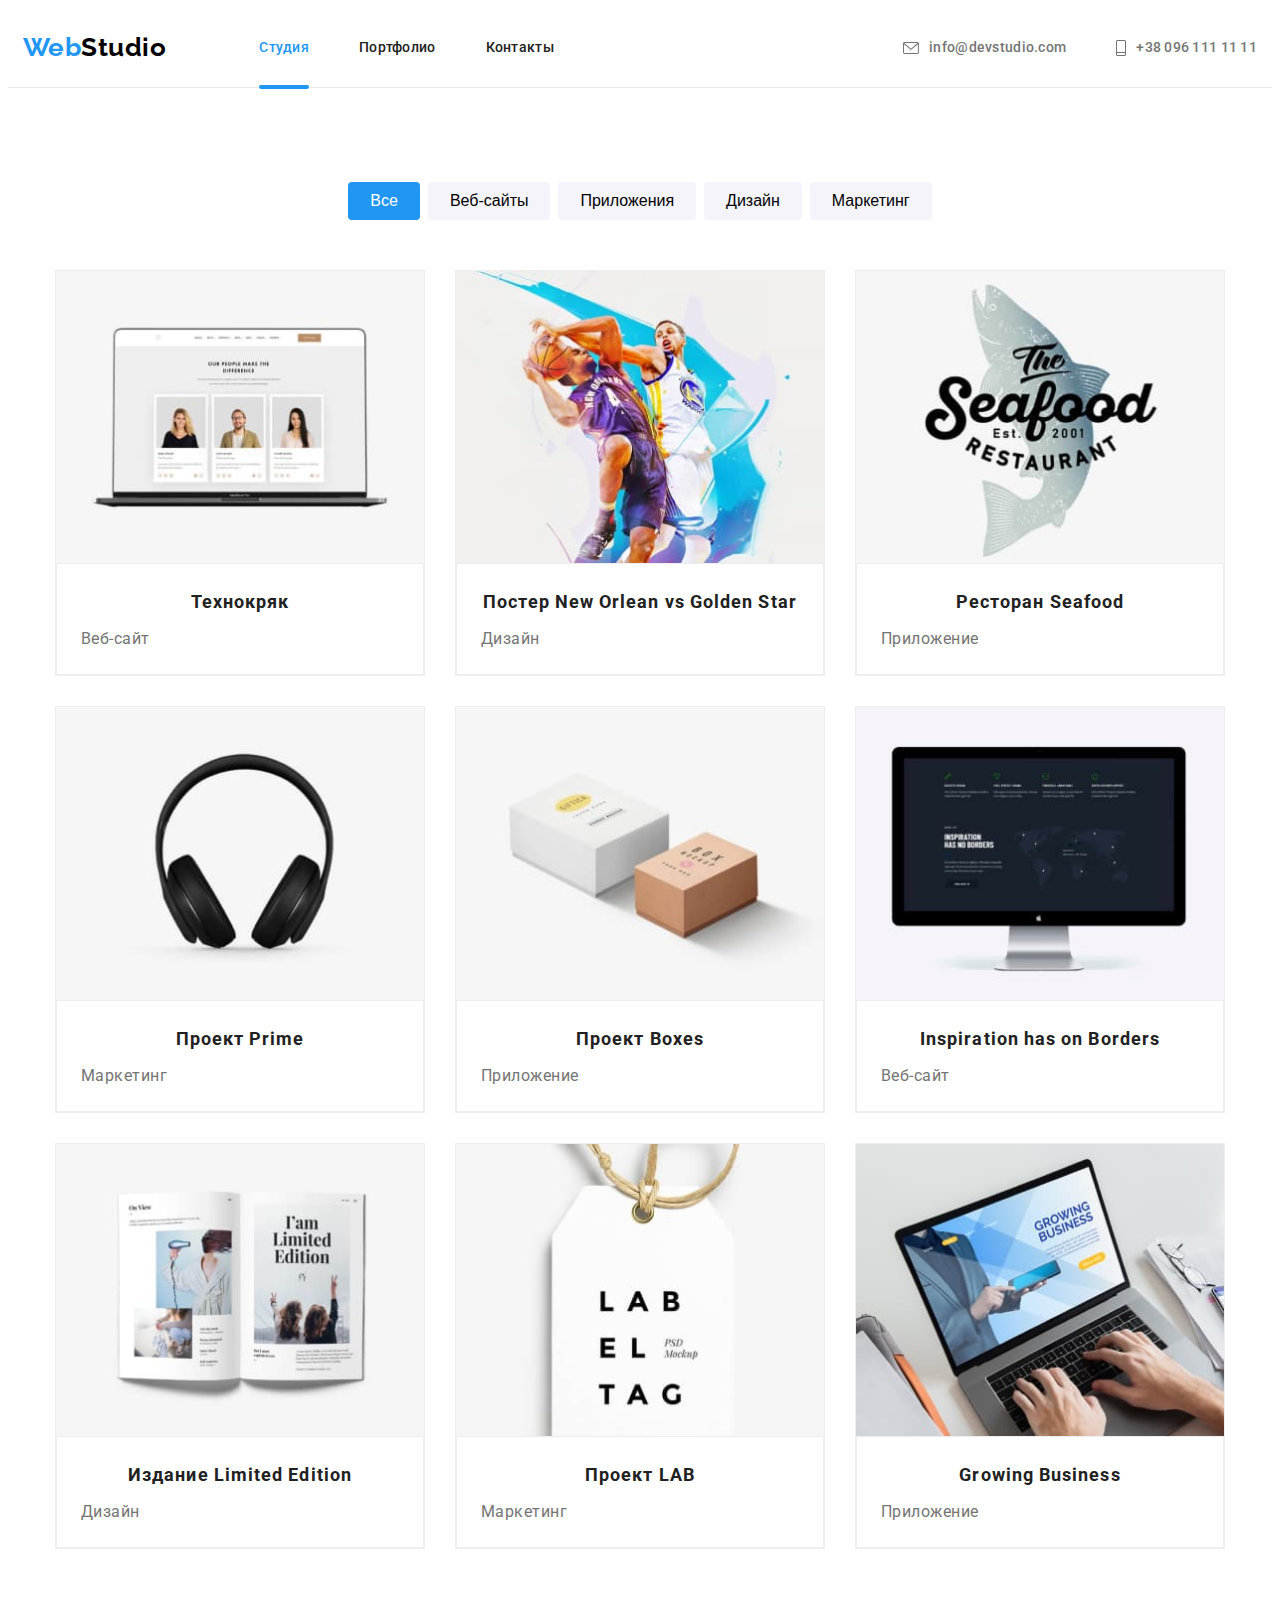
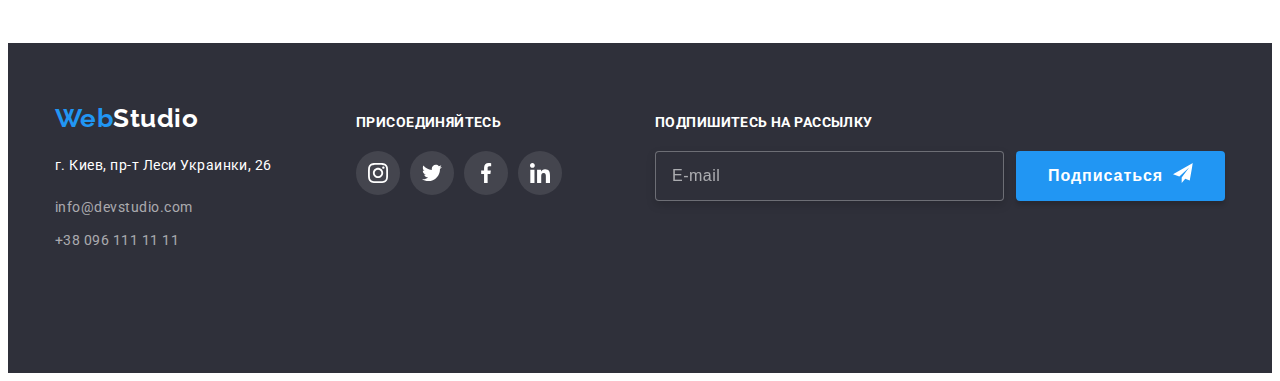
==== commit ae3525a9: "Добавляет изменения" ====
--- a/portfolio.html
+++ b/portfolio.html
@@ -29,16 +29,85 @@
             <span class="logo-web">Web</span
             ><span class="logo-studio">Studio</span>
           </a>
-          <ul class="site-nav list">
-            <li class="site-nav__item">
-              <a href="./index.html" class="site-nav__link">Студия</a>
-            </li>
+          <button
+            type="button"
+            class="menu-button"
+            aria-expanded="false"
+            aria-controls="menu-container"
+            data-menu-button
+          >
+            <svg
+              width="40"
+              height="40"
+              aria-label="Переключатель мобильного меню"
+            >
+              <use
+                class="icon-cross"
+                href="./images/icons.svg/icons-menu.svg#icon-cross"
+              ></use>
+              <use
+                class="icon-menu"
+                href="./images/icons.svg/icons-menu.svg#icon-menu"
+              ></use>
+            </svg>
+          </button>
+          <!--Меню основной навигации для телефона-->
+          <div class="menu-container" id="menu-container" data-menu>
+            <ul class="mobile-menu">
+              <li class="mobile-menu__item">
+                <a class="mobile-menu__link mobile-menu__link--active" href="/"
+                  >Студия</a
+                >
+              </li>
+              <li class="mobile-menu__item">
+                <a class="mobile-menu__link" href="./portfolio.html"
+                  >Портфолио</a
+                >
+              </li>
+              <li class="mobile-menu__item">
+                <a class="mobile-menu__link" href="/">Контакты</a>
+              </li>
+            </ul>
+            <ul class="mobile-contacts">
+              <li class="mobile-contacts__item">
+                <a class="mobile-contacts__tel" href="tel:+380961111111"
+                  >+38 096 111 11 11</a
+                >
+              </li>
+              <li class="mobile-contacts__item">
+                <a
+                  class="mobile-contacts__email"
+                  href="mailto:info@devstudio.com"
+                  >info@devstudio.com</a
+                >
+              </li>
+            </ul>
+            <ul class="mobile-social">
+              <li class="mobile-social__item">
+                <a class="mobile-social__link" href="/">Instagram</a>
+              </li>
+              <li class="mobile-social__item">
+                <a class="mobile-social__link" href="/">Twitter</a>
+              </li>
+              <li class="mobile-social__item">
+                <a class="mobile-social__link" href="/">Facebook</a>
+              </li>
+              <li class="mobile-social__item">
+                <a class="mobile-social__link" href="/">LinkedIn</a>
+              </li>
+            </ul>
+          </div>
+          <!--Меню основной навигации для планшета и компьютера-->
+          <ul class="site-nav">
             <li class="site-nav__item">
               <a
-                href="./portfolio.html"
+                href="./index.html"
                 class="site-nav__link site-nav__link--active"
-                >Портфолио</a
+                >Студия</a
               >
+            </li>
+            <li class="site-nav__item">
+              <a href="./portfolio.html" class="site-nav__link">Портфолио</a>
             </li>
             <li class="site-nav__item">
               <a href="#address" class="site-nav__link">Контакты</a>
@@ -46,7 +115,8 @@
           </ul>
         </nav>
 
-        <ul class="contact list">
+        <!--Меню контактов для планшета и компьютера-->
+        <ul class="contact">
           <li class="contact__item">
             <a href="mailto:info@devstudio.com" class="contact__link mail"
               ><svg class="contact__icon" width="16" height="12">
@@ -335,61 +405,64 @@
     <!-- Футер -->
     <footer class="page-footer">
       <div class="container">
-        <div class="footer-address">
-          <a href="./index.html" class="logotip">
-            <span class="logo-web">Web</span
-            ><span class="logo-studio logo-studio--white">Studio</span>
-          </a>
-          <address class="address">
-            <p class="address__town">г. Киев, пр-т Леси Украинки, 26</p>
-            <ul class="footer-list list">
-              <li class="footer-list__item">
-                <a href="mailto:info@devstudio.com" class="footer-list__link">
-                  info@devstudio.com</a
-                >
-              </li>
-              <li class="footer-list__item">
-                <a href="tel:+380961111111" class="footer-list__link"
-                  >+38 096 111 11 11</a
-                >
+        <div class="page-footer__container">
+          <div class="footer-address">
+            <a href="./index.html" class="logotip">
+              <span class="logo-web">Web</span
+              ><span class="logo-studio logo-studio--white">Studio</span>
+            </a>
+            <address class="address">
+              <ul class="footer-list">
+                <li class="footer-list__item">
+                  <p class="address__town">г. Киев, пр-т Леси Украинки, 26</p>
+                </li>
+                <li class="footer-list__item">
+                  <a href="mailto:info@devstudio.com" class="footer-list__link">
+                    info@devstudio.com</a
+                  >
+                </li>
+                <li class="footer-list__item">
+                  <a href="tel:+380961111111" class="footer-list__link"
+                    >+38 096 111 11 11</a
+                  >
+                </li>
+              </ul>
+            </address>
+          </div>
+          <div class="footer-social">
+            <p class="footer__title">присоединяйтесь</p>
+            <ul class="footer-social-list">
+              <li class="footer-social-list__item">
+                <a href="" class="footer-social-list__link">
+                  <svg class="" width="20" height="20">
+                    <use href="./images/icon.svg#icon-instagram"></use>
+                  </svg>
+                </a>
+              </li>
+              <li class="footer-social-list__item">
+                <a href="" class="footer-social-list__link">
+                  <svg class="" width="20" height="20">
+                    <use href="./images/icon.svg#icon-twitter"></use>
+                  </svg>
+                </a>
+              </li>
+              <li class="footer-social-list__item">
+                <a href="" class="footer-social-list__link">
+                  <svg class="" width="20" height="20">
+                    <use href="./images/icon.svg#icon-facebook"></use>
+                  </svg>
+                </a>
+              </li>
+              <li class="footer-social-list__item">
+                <a href="" class="footer-social-list__link">
+                  <svg class="" width="20" height="20">
+                    <use href="./images/icon.svg#icon-linkedin"></use>
+                  </svg>
+                </a>
               </li>
             </ul>
-          </address>
+          </div>
         </div>
-        <div class="footer-social">
-          <p class="footer__title">присоединяйтесь</p>
-          <ul class="footer-social-list list">
-            <li class="footer-social-list__item">
-              <a href="" class="footer-social-list__link">
-                <svg class="" width="20" height="20">
-                  <use href="./images/icon.svg#icon-instagram"></use>
-                </svg>
-              </a>
-            </li>
-            <li class="footer-social-list__item">
-              <a href="" class="footer-social-list__link">
-                <svg class="" width="20" height="20">
-                  <use href="./images/icon.svg#icon-twitter"></use>
-                </svg>
-              </a>
-            </li>
-            <li class="footer-social-list__item">
-              <a href="" class="footer-social-list__link">
-                <svg class="" width="20" height="20">
-                  <use href="./images/icon.svg#icon-facebook"></use>
-                </svg>
-              </a>
-            </li>
-            <li class="footer-social-list__item">
-              <a href="" class="footer-social-list__link">
-                <svg class="" width="20" height="20">
-                  <use href="./images/icon.svg#icon-linkedin"></use>
-                </svg>
-              </a>
-            </li>
-          </ul>
-        </div>
-
         <form class="subscribe">
           <p class="footer__title">подпишитесь на рассылку</p>
           <div class="subscribe__form">
@@ -409,5 +482,8 @@
         </form>
       </div>
     </footer>
+
+    <script src="./js/modal.js"></script>
+    <script src="./js/menu.js"></script>
   </body>
 </html>
--- a/css/main.min.css
+++ b/css/main.min.css
@@ -1,2 +1,2 @@
-html{box-sizing:border-box}*,*::before,*::after{box-sizing:inherit}body{background-color:#fff;font-family:'Roboto', sans-serif;color:#212121;letter-spacing:0.03em}.container{width:1200px;padding:0 15px;margin:0 auto}.list{padding:0;margin:0;list-style:none}img{display:block;max-width:100%;height:auto}a{text-decoration:none}.section{padding-top:94px;padding-bottom:94px}.team{background-color:#f5f4fa}.section__title{font-weight:700;font-size:36px;line-height:1.16;text-align:center;margin-top:0;margin-bottom:50px}.no-pdn-top{padding-top:0}.none{display:none}.page-header{border:1px solid #ececec}.main-nav,.nav{display:flex;align-items:center}.site-nav{display:flex;margin-top:0;margin-bottom:0;margin-left:93px;padding:0}.site-nav__item+.site-nav__item{margin-left:50px}.site-nav__link{position:relative;display:block;font-weight:500;font-size:14px;line-height:1.14;letter-spacing:0.02em;color:currentColor;padding-top:32px;padding-bottom:32px;transition:color 250ms cubic-bezier(0.4, 0, 0.2, 1)}.site-nav__link:hover,.site-nav__link:focus{color:#2196f3;fill:#2196f3}.contact{display:flex;margin:0;padding:0;margin-left:auto}.contact__item{display:flex;align-items:center}.contact__item+.contact__item{margin-left:50px}.contact__link{display:flex;align-items:center;color:#757575;fill:#757575;font-weight:500;font-size:14px;line-height:1.14;letter-spacing:0.02em;padding-top:32px;padding-bottom:32px;transition:color 250ms cubic-bezier(0.4, 0, 0.2, 1),fill 250ms cubic-bezier(0.4, 0, 0.2, 1)}.contact__link:hover,.contact__link:focus{color:#2196f3;fill:#2196f3}.site-nav__link--active{color:#2196f3;fill:#2196f3}.site-nav__link--active::after{position:absolute;content:'';width:100%;height:4px;bottom:-1px;left:0;background:#2196f3;border-radius:2px}.contact__icon{margin-right:10px}.logo-web{color:#2196f3}.logo-studio{color:#000}.logo-studio--white{color:#fff}.logo{font-family:'Raleway', sans-serif;font-weight:700;font-size:26px;line-height:1.19;padding-top:24px;padding-bottom:25px}.logo:hover{color:#2196f3;transition:color 250ms cubic-bezier(0.4, 0, 0.2, 1)}.logotip{display:block;font-family:'Raleway', sans-serif;font-weight:700;font-size:26px;line-height:1.19;margin-bottom:20px}.logotip:hover{color:#2196f3;transition:color 250ms cubic-bezier(0.4, 0, 0.2, 1)}.hero{background-image:linear-gradient(to right, rgba(47,48,58,0.4), rgba(47,48,58,0.4)),url("../images/hero.jpg");background-color:#2f303a;background-repeat:no-repeat;background-position:center;background-size:cover;max-width:1600px;height:600px;text-align:center;padding-top:200px;padding-bottom:200px;margin-left:auto;margin-right:auto}.hero__title{color:#fff;font-weight:900;font-size:44px;line-height:1.36;letter-spacing:0.06em;text-transform:uppercase;width:696px;margin-top:0;margin-bottom:30px;margin-left:auto;margin-right:auto}.button{display:block;color:#fff;background-color:#2196f3;font-weight:700;font-size:16px;line-height:1.87;text-align:center;letter-spacing:0.06em;cursor:pointer;border-radius:4px;border:0;box-shadow:0px 4px 4px rgba(0,0,0,0.15);padding:10px 32px;margin:0 auto;min-width:200px;transition:background-color 250ms cubic-bezier(0.4, 0, 0.2, 1)}.modal__button{position:absolute;top:8px;right:8px;padding:0;width:30px;height:30px;display:flex;justify-content:center;align-items:center;background:#fff;border:1px solid rgba(0,0,0,0.1);border-radius:50%}.modal__button:hover,.modal__button:focus{cursor:pointer;transition:background-color 250ms cubic-bezier(0.4, 0, 0.2, 1)}.modal__icon{fill:currentColor;transition:fill 250ms cubic-bezier(0.4, 0, 0.2, 1)}.modal__icon:hover,.modal__icon:focus{fill:#2196f3}.btn-list__button-portfolio{display:block;background-color:#f5f4fa;font-weight:500;font-size:16px;line-height:1.62;text-align:center;cursor:pointer;outline:none;border:0;border-radius:4px;padding:6px 22px}.btn-list__button-all{display:block;color:#fff;background-color:#2196f3;font-weight:500;font-size:16px;line-height:1.62;text-align:center;outline:none;border:0;border-radius:4px;padding:6px 22px}.btn-list__button-all:hover,.btn-list__button-all:focus,.btn-list__button-portfolio:hover,.btn-list__button-portfolio:focus{color:#fff;background-color:#2196f3;outline:none;border:0;box-shadow:0px 3px 1px rgba(0,0,0,0.1),0px 1px 2px rgba(0,0,0,0.08),0px 2px 2px rgba(0,0,0,0.12);transition:background-color 250ms cubic-bezier(0.4, 0, 0.2, 1)}.feature-list{display:flex;margin:0;padding:0}.feature-list__item{width:270px}.feature-list__item+.feature-list__item{margin-left:30px}.feature-list__item::before{display:block;content:'';height:120px;background:#f5f4fa;border-radius:4px;margin-bottom:30px}.feature-list__item:nth-child(1):before{background-image:url(/images/icons.svg/antenna.svg);background-repeat:no-repeat;background-position:center}.feature-list__item:nth-child(2):before{background-image:url(/images/icons.svg/clock.svg);background-repeat:no-repeat;background-position:center}.feature-list__item:nth-child(3):before{background-image:url(/images/icons.svg/diagram.svg);background-repeat:no-repeat;background-position:center}.feature-list__item:nth-child(4):before{background-image:url(/images/icons.svg/astronaut.svg);background-repeat:no-repeat;background-position:center}.feature-list__title{font-weight:700;font-size:14px;line-height:1.14;text-transform:uppercase;margin-top:0;margin-bottom:10px}.feature-list__text{color:#757575;font-size:14px;line-height:1.71;margin:0;padding:0}.job-list{display:flex;position:relative}.job-list__item{position:relative}.job-list__item+.job-list__item{margin-left:30px}.job-list__text{position:absolute;margin:0;padding:0;bottom:0;left:0;width:100%;height:70px;display:flex;justify-content:center;align-items:center;background:rgba(47,48,58,0.8);font-weight:700;font-size:14px;line-height:1.14;text-align:center;text-transform:uppercase;color:#fff}.team-list{display:flex}.team-list__item{background:#fff;box-shadow:0px 1px 3px rgba(0,0,0,0.12),0px 1px 1px rgba(0,0,0,0.14),0px 2px 1px rgba(0,0,0,0.2);border-radius:0px 0px 4px 4px}.team-list__item+.team-list__item{margin-left:30px}.team-list__card{font-weight:500;font-size:16px;line-height:1.19;text-align:center;margin:0;padding-top:30px;padding-bottom:30px;padding-left:32px;padding-right:32px}.team-list__title{margin-top:0;margin-bottom:10px;padding:0}.team-list__text{color:#757575;margin-top:0;margin-bottom:10px;padding:0}.social-networks{display:flex}.social-networks__item{box-shadow:none}.social-networks__item+.social-networks__item{margin-left:10px}.social-networks__link{display:inline-flex;justify-content:center;align-items:center;width:44px;height:44px;border-radius:50%;background:#fff;fill:#afb1b8}.social-networks__link:hover,.social-networks__link:focus{fill:#fff;background:#2196f3;cursor:pointer;transition:background-color 250ms cubic-bezier(0.4, 0, 0.2, 1),fill 250ms cubic-bezier(0.4, 0, 0.2, 1)}.company-list{display:flex}.company-list__item{display:inline-flex;align-items:center;justify-content:center;outline:none}.company-list__item+.company-list__item{margin-left:30px}.company-list__link{fill:#afb1b8;display:flex;align-items:center;justify-content:center;width:170px;height:92px;border:1px solid #afb1b8;border-radius:4px;transition:fill 250ms cubic-bezier(0.4, 0, 0.2, 1),border-color 250ms cubic-bezier(0.4, 0, 0.2, 1)}.company-list__link:hover,.company-list__link:focus{fill:#2196f3;border:1px solid #2196f3;transition:fill 250ms cubic-bezier(0.4, 0, 0.2, 1),border-color 250ms cubic-bezier(0.4, 0, 0.2, 1)}.page-footer{background-color:#2f303a;padding-top:60px;padding-bottom:60px;justify-content:center;align-items:center}.page-footer .container{display:flex;align-items:baseline}.footer-address{margin-right:70px}.address{font-style:inherit}.address__town{color:#fff;font-size:14px;line-height:1.71;margin-top:0;margin-bottom:9px}.footer-list__item+.footer-list__item{margin-top:9px}.footer-list__link{color:rgba(255,255,255,0.6);font-size:14px;line-height:1.71}.footer-list__link:hover,.footer-list__link:focus{color:#2196f3;transition:color 250ms cubic-bezier(0.4, 0, 0.2, 1)}.footer-social{width:206px;margin-right:93px}.footer__title{color:#fff;font-weight:700;font-size:14px;line-height:1.14;letter-spacing:0.03em;margin-top:0;margin-bottom:20px;text-transform:uppercase}.footer-social-list{display:flex}.footer-social-list__item+.footer-social-list__item{margin-left:10px}.footer-social-list__link{display:inline-flex;justify-content:center;align-items:center;width:44px;height:44px;border-radius:50%;fill:#fff;background:rgba(255,255,255,0.1)}.footer-social-list__link:hover,.footer-social-list__link:focus{background:#2196f3;transition:background-color 250ms cubic-bezier(0.4, 0, 0.2, 1)}.subscribe{width:570px}.subscribe__form{display:flex}.subscribe__input-mail{width:358px;height:50px;padding:15px 16px;margin-right:12px;font-size:16px;line-height:1.25;align-items:center;letter-spacing:0.03em;color:rgba(255,255,255,0.6);background:#2f303a;border:1px solid rgba(255,255,255,0.3);filter:drop-shadow(0px 4px 4px rgba(0,0,0,0.15));border-radius:4px}.subscribe__input-mail::placeholder{color:rgba(255,255,255,0.6)}.subscribe .button{display:flex}.subscribe__icon{fill:currentColor;width:24px;height:24px;margin-left:10px}.btn-list{display:flex;margin-bottom:50px;justify-content:center}.btn-list__item:hover,.btn-list__item:focus{box-shadow:0px 3px 1px rgba(0,0,0,0.1),0px 1px 2px rgba(0,0,0,0.08),0px 2px 2px rgba(0,0,0,0.12);cursor:pointer;transition:background-color 250ms cubic-bezier(0.4, 0, 0.2, 1),box-shadow 250ms cubic-bezier(0.4, 0, 0.2, 1)}.btn-list__item+.btn-list__item{margin-left:8px}.portfolio-list{display:flex;flex-wrap:wrap}.portfolio-list__item{width:370px;margin-right:30px;margin-bottom:30px;border:1px solid #eeeeee}.portfolio-list__item:hover,.portfolio-list__item:focus{box-shadow:0px 1px 1px rgba(0,0,0,0.12),0px 4px 4px rgba(0,0,0,0.06),1px 4px 6px rgba(0,0,0,0.16);cursor:pointer;transition:box-shadow 250ms cubic-bezier(0.4, 0, 0.2, 1)}.portfolio-list__item:nth-child(3n){margin-right:0}.portfolio-list__item:nth-last-child(-n+3){margin-bottom:0}.portfolio-list__link{display:block;color:#757575;transition:box-shadow 250ms cubic-bezier(0.4, 0, 0.2, 1)}.portfolio-list__link:hover,.portfolio-list__link:focus{box-shadow:0px 1px 1px rgba(0,0,0,0.12),0px 4px 4px rgba(0,0,0,0.06),1px 4px 6px rgba(0,0,0,0.16);transition:box-shadow 250ms cubic-bezier(0.4, 0, 0.2, 1)}.portfolio-list .card{position:relative;overflow:hidden}.card__img{display:block}.card__overlay{position:absolute;z-index:1;display:flex;align-items:center;width:100%;height:294px;background:#2196f3;padding:24px;transition:transform 250ms cubic-bezier(0.4, 0, 0.2, 1)}.portfolio-list__link:hover .card__overlay,.portfolio-list__link:focus .card__overlay{transform:translateY(-100%);transition:background-color 250ms cubic-bezier(0.4, 0, 0.2, 1),transform 250ms cubic-bezier(0.4, 0, 0.2, 1)}.card__text{font-size:18px;line-height:1.556;color:#fff;margin:0;padding:0;bottom:0}.portfolio-list .portfolio-card{padding:20px 24px;border:1px solid #eeeeee}.portfolio-card__title{font-weight:700;font-size:18px;line-height:2;letter-spacing:0.06em;margin-top:0;margin-bottom:4px;color:#212121}.portfolio-card__text{color:#757575;font-size:16px;line-height:1.87;margin-top:0;margin-bottom:0}.backdrop{position:fixed;top:0;left:0;width:100%;height:100%;background:rgba(0,0,0,0.2);opacity:1;transition:opacity 250ms cubic-bezier(0.4, 0, 0.2, 1)}.backdrop.is-hidden{opacity:0;pointer-events:none}.backdrop.is-hidden .modal{transform:translate(-50%, -50%) scale(0.9)}.modal{position:absolute;top:50%;left:50%;transform:translate(-50%, -50%) scale(1);transition:transform 250ms cubic-bezier(0.4, 0, 0.2, 1);min-width:528px;min-height:581px;padding:40px;background-color:#fff;box-shadow:0px 1px 3px rgba(0,0,0,0.12),0px 1px 1px rgba(0,0,0,0.14),0px 2px 1px rgba(0,0,0,0.2);border-radius:4px}.form__caption{color:#212121;font-weight:700;font-size:20px;line-height:1.15;text-align:center;letter-spacing:0.03em;margin-top:0;margin-bottom:12px}.form__label{display:flex;flex-direction:column;margin-bottom:10px}.form__text{color:#757575;font-size:12px;line-height:1.16;letter-spacing:0.01em;margin-bottom:4px}.form__field{display:flex;position:relative}.form__input{width:100%;height:40px;padding-left:42px;padding-right:42px;font-size:14px;line-height:1.14;letter-spacing:0.01em;border:1px solid rgba(33,33,33,0.2);border-radius:4px;transition:border-color 250ms cubic-bezier(0.4, 0, 0.2, 1)}.form__icon{position:absolute;left:12px;top:50%;transform:translateY(-50%);fill:currentColor;transition:color 250ms cubic-bezier(0.4, 0, 0.2, 1)}.form__comment{width:100%;height:120px;padding:12px 16px;font-size:14px;line-height:1.14;letter-spacing:0.01em;border:1px solid rgba(33,33,33,0.2);border-radius:4px;transition:border-color 250ms cubic-bezier(0.4, 0, 0.2, 1);resize:none}.form__input:focus,.form__comment:focus{outline:none;border-color:#2196f3}.form__input:focus+.form__icon{color:#2196f3}.form__comment:placeholder-shown{color:rgba(117,117,117,0.5)}.form__agree{display:flex;align-items:center;justify-content:center;font-size:14px;line-height:1.71;letter-spacing:0.03em;color:#757575}.form__check{display:inline-flex;margin-right:7px;cursor:pointer}.form__check-icon{width:16px;height:15px;border:2px solid #212121;border-radius:2px;margin-right:7px;transition:background-color 250ms cubic-bezier(0.4, 0, 0.2, 1),border-color 250ms cubic-bezier(0.4, 0, 0.2, 1),background-image 250ms cubic-bezier(0.4, 0, 0.2, 1)}.form__check:checked+.form__check-icon{background-color:#2196f3;border-color:#2196f3}.form__link{color:#2196f3;text-decoration:underline}.btn-send{margin-top:30px}
+html{box-sizing:border-box}*,*::before,*::after{box-sizing:inherit}body{background-color:#fff;font-family:'Roboto', sans-serif;color:#212121;letter-spacing:0.03em}.container{width:1200px;padding:0 15px;margin:0 auto}@media screen and (min-width: 480px){.container{width:480px}}@media screen and (min-width: 768px){.container{width:768px}}@media screen and (min-width: 1200px){.container{width:1200px}}h1,h2,h3,h4{margin:0}h2{font-weight:bold;font-size:36px;line-height:1.17;text-align:center;color:#212121;margin-bottom:30px}@media screen and (min-width: 1200px){h2{margin-bottom:50px}}p{margin:0}ul{padding:0;margin:0;list-style:none}img{display:block;max-width:100%;height:auto}a{text-decoration:none}.section{padding:60px 0px}@media screen and (min-width: 1200px){.section{padding:94px 0}}.section__title{font-weight:700;font-size:36px;line-height:1.16;text-align:center;margin-top:0;margin-bottom:50px}.none{display:none}@media screen and (max-width: 480px){.img_mobile{display:block}}@media screen and (min-width: 481px){.img_mobile{display:none}}@media screen and (min-width: 769px){.img_mobile{display:none}}@media screen and (max-width: 480px){.img_tablet{display:none}}@media screen and (min-width: 481px){.img_tablet{display:block}}@media screen and (min-width: 769px){.img_tablet{display:none}}@media screen and (max-width: 480px){.img_desktop{display:none}}@media screen and (min-width: 481px){.img_desktop{display:none}}@media screen and (min-width: 769px){.img_desktop{display:block}}.page-header{height:60px;border-bottom:1px solid #ececec}@media screen and (max-width: 767px){.page-header{padding-top:16px}}@media screen and (min-width: 768px){.page-header{min-height:80px}}.page-header .nav{display:flex;align-items:center}@media screen and (max-width: 767px){.page-header .nav{width:100%}}.main-nav{display:flex;align-items:center;justify-content:space-between;width:100%;position:relative}.site-nav{display:none;margin-left:93px}@media screen and (min-width: 768px){.site-nav{display:flex;align-items:center}}.site-nav__item+.site-nav__item{margin-left:50px}.site-nav__link{position:relative;display:block;font-weight:500;font-size:14px;line-height:1.14;letter-spacing:0.02em;color:currentColor;padding-top:32px;padding-bottom:32px;transition:color 250ms cubic-bezier(0.4, 0, 0.2, 1)}.site-nav__link:hover,.site-nav__link:focus{color:#2196f3;fill:#2196f3}.contact{margin:0;padding:0;display:none}@media screen and (min-width: 768px){.contact{display:block}}@media screen and (min-width: 1200px){.contact{display:flex;justify-content:right;align-items:center}}.contact__item{display:flex;align-items:center}@media screen and (min-width: 768px) and (max-width: 1199px){.contact__item:not(:last-child){margin-bottom:10px}}@media screen and (min-width: 1200px){.contact__item:not(:first-child){margin-left:50px}}.contact__link{display:flex;align-items:center;color:#757575;fill:#757575;font-weight:500;font-size:14px;line-height:1.14;letter-spacing:0.02em;padding-top:32px;padding-bottom:32px;transition:color 250ms cubic-bezier(0.4, 0, 0.2, 1),fill 250ms cubic-bezier(0.4, 0, 0.2, 1)}.contact__link:hover,.contact__link:focus{color:#2196f3;fill:#2196f3}.site-nav__link--active{color:#2196f3;fill:#2196f3}.site-nav__link--active::after{position:absolute;content:'';width:100%;height:4px;bottom:-1px;left:0;background:#2196f3;border-radius:2px}.contact__icon{margin-right:10px}.menu-button{display:inline-flex;margin:0;padding:0;border:none;background-color:transparent;position:absolute;z-index:1000;top:-5px;right:10px}.menu-button:active{color:#2196f3}@media screen and (min-width: 768px){.menu-button{display:none}}.menu-button .icon-cross{display:none}.menu-button.is-open .icon-cross{display:block}.menu-button.is-open .icon-menu{display:none}.menu-container{display:none;position:fixed;overflow:scroll;top:0;left:0;width:100%;height:100%;background-color:#fff}.menu-container.is-open{display:block}.icon-cross,.icon-menu{transition:fill 250ms cubic-bezier(0.4, 0, 0.2, 1)}.icon-cross:hover,.icon-cross:focus{fill:#2196f3}.icon-menu:hover,.icon-menu:focus{fill:#2196f3}.mobile-menu__item{font-weight:500;font-size:40px;line-height:47px;letter-spacing:0.02em}.mobile-menu{font-weight:500;letter-spacing:0.02;margin-bottom:37.94vh}@media screen and (min-width: 480px){.mobile-menu{margin-bottom:302px}}.mobile-menu__item:not(:last-child){margin-bottom:4.02vh}@media screen and (min-width: 480px){.mobile-menu__item:not(:last-child){margin-bottom:32px}}.mobile-menu__link{font-size:8.333vw;line-height:1.175;color:#212121}.mobile-menu__link:hover,.mobile-menu__link:focus,.mobile-menu__link__link--active{color:#2196f3}@media screen and (min-width: 480px){.mobile-menu__link{font-size:40px}}.mobile-contacts{margin-bottom:8.04vh}@media screen and (min-width: 480px){.mobile-contacts{margin-bottom:64px}}.mobile-contacts__tel{font-size:7.083vw;display:block;line-height:1.176;color:#2196f3;margin-bottom:4.02vh}@media screen and (min-width: 480px){.mobile-contacts__tel{font-size:34px;margin-bottom:32px}}.mobile-contacts__email{display:block;font-size:5vw;line-height:1.167;color:#757575}.mobile-social{display:flex;width:100%}.mobile-social__link{display:block;font-size:3.75vw;line-height:1.22;color:#2196f3}.mobile-social__item:not(:last-child) .mobile-social__link{border-right:1px solid rgba(33,33,33,0.2);padding-right:2.083vw}@media screen and (min-width: 480px){.mobile-social__item:not(:last-child) .mobile-social__link{padding-right:10px}}.mobile-social__item:not(:first-child) .mobile-social__link{padding-left:2.083vw}@media screen and (min-width: 480px){.mobile-social__item:not(:first-child) .mobile-social__link{padding-left:10px}}.logo-web{color:#2196f3}.logo-studio{color:#000}.logo-studio--white{color:#fff}.logo{font-family:'Raleway', sans-serif;font-weight:700;font-size:26px;line-height:1.19;padding-top:24px;padding-bottom:25px}.logo:hover{color:#2196f3;transition:color 250ms cubic-bezier(0.4, 0, 0.2, 1)}.logotip{display:block;font-family:'Raleway', sans-serif;font-weight:700;font-size:26px;line-height:1.19;margin-bottom:20px;margin-right:0}.logotip:hover{color:#2196f3;transition:color 250ms cubic-bezier(0.4, 0, 0.2, 1)}.hero{background-image:linear-gradient(to right, rgba(47,48,58,0.4), rgba(47,48,58,0.4)),url("/images/hero_mobile_1x.jpg");background-color:#2f303a;background-repeat:no-repeat;background-position:center;background-size:cover;max-width:1600px;height:400px;text-align:center;padding-top:200px;padding-bottom:200px;margin-left:auto;margin-right:auto}@media screen and (min-width: 1200px){.hero{height:600px}}@media (min-device-pixel-ratio: 2), (min-resolution: 192dpi), (min-resolution: 2dppx){.hero{background-image:linear-gradient(rgba(47,48,58,0.4), rgba(47,48,58,0.4)),url("/images/hero_mobile_2x.jpg")}}@media screen and (min-width: 481px){.hero{background-image:linear-gradient(rgba(47,48,58,0.4), rgba(47,48,58,0.4)),url("/images/hero_tablet_1x.jpg")}}@media screen and (min-width: 481px) and (min-device-pixel-ratio: 2), screen and (min-width: 481px) and (min-resolution: 192dpi), screen and (min-width: 481px) and (min-resolution: 2dppx){.hero{background-image:linear-gradient(rgba(47,48,58,0.4), rgba(47,48,58,0.4)),url("/images/hero_tablet_2x.jpg")}}@media screen and (min-width: 769px){.hero{background-image:linear-gradient(rgba(47,48,58,0.4), rgba(47,48,58,0.4)),url("/images/hero_desktop_1x.jpg")}}@media screen and (min-width: 769px) and (min-device-pixel-ratio: 2), screen and (min-width: 769px) and (min-resolution: 192dpi), screen and (min-width: 769px) and (min-resolution: 2dppx){.hero{background-image:linear-gradient(rgba(47,48,58,0.4), rgba(47,48,58,0.4)),url("/images/hero_desktop_2x.jpg")}}.overlay{padding:118px 15px;width:100%;margin-right:auto;margin-left:auto}@media screen and (min-width: 480px){.overlay{width:480px}}@media screen and (min-width: 768px){.overlay{width:768px}}@media screen and (min-width: 1200px){.overlay{width:1200px;padding-top:200px;padding-bottom:200px}}.hero__title{color:#fff;font-weight:900;font-size:44px;line-height:1.36;letter-spacing:0.06em;text-transform:uppercase;font-weight:900;font-size:26px;line-height:1.615;margin:0 auto 30px auto;width:100%}@media screen and (min-width: 480px){.hero__title{width:360px}}@media screen and (min-width: 1200px){.hero__title{width:696px;font-size:44px;line-height:1.36}}.button{display:block;color:#fff;background-color:#2196f3;font-weight:700;font-size:16px;line-height:1.87;text-align:center;letter-spacing:0.06em;cursor:pointer;border-radius:4px;border:0;box-shadow:0px 4px 4px rgba(0,0,0,0.15);padding:10px 32px;margin:0 auto;min-width:200px;transition:background-color 250ms cubic-bezier(0.4, 0, 0.2, 1)}.modal__button{position:absolute;top:8px;right:8px;padding:0;width:30px;height:30px;display:flex;justify-content:center;align-items:center;background:#fff;border:1px solid rgba(0,0,0,0.1);border-radius:50%}.modal__button:hover,.modal__button:focus{cursor:pointer;transition:background-color 250ms cubic-bezier(0.4, 0, 0.2, 1)}.modal__icon{fill:currentColor;transition:fill 250ms cubic-bezier(0.4, 0, 0.2, 1)}.modal__icon:hover,.modal__icon:focus{fill:#2196f3}.btn-list__button-portfolio{display:block;background-color:#f5f4fa;font-weight:500;font-size:16px;line-height:1.62;text-align:center;cursor:pointer;outline:none;border:0;border-radius:4px;padding:6px 22px}.btn-list__button-all{display:block;color:#fff;background-color:#2196f3;font-weight:500;font-size:16px;line-height:1.62;text-align:center;outline:none;border:0;border-radius:4px;padding:6px 22px}.btn-list__button-all:hover,.btn-list__button-all:focus,.btn-list__button-portfolio:hover,.btn-list__button-portfolio:focus{color:#fff;background-color:#2196f3;outline:none;border:0;box-shadow:0px 3px 1px rgba(0,0,0,0.1),0px 1px 2px rgba(0,0,0,0.08),0px 2px 2px rgba(0,0,0,0.12);transition:background-color 250ms cubic-bezier(0.4, 0, 0.2, 1)}@media screen and (min-width: 768px){.feature-list{display:flex;flex-wrap:wrap;margin:-15px}}.feature-list.icon-wrapper{display:flex;justify-content:center;background-color:#f5f4fa;padding:25px 0;margin-bottom:30px}@media screen and (min-width: 768px){.feature-list__item{width:354px;margin:15px}}@media screen and (min-width: 1200px){.feature-list__item{width:270px}}@media screen and (max-width: 767px){.feature-list__item:not(:last-child){margin-bottom:30px}}.feature-list__title{font-weight:700;font-size:14px;line-height:1.14;text-transform:uppercase;margin-top:0;margin-bottom:10px}@media screen and (max-width: 1199px){.feature-list__title{text-align:center}}.feature-list__text{color:#757575;font-size:14px;line-height:1.71;margin:0;padding:0}.job{display:none;padding-top:0}@media screen and (min-width: 1200px){.job{display:block}}.job-list{display:flex;flex-wrap:wrap}.job-list__item{position:relative}.job-list__item:not(:last-child){margin-right:30px}.job-list__img{display:block;max-width:100%}.job-list__text{position:absolute;margin:0;padding:0;bottom:0;left:0;width:100%;height:70px;display:flex;justify-content:center;align-items:center;background:rgba(47,48,58,0.8);font-weight:700;font-size:14px;line-height:1.14;text-align:center;text-transform:uppercase;color:#fff}.team{background-color:#f5f4fa}@media screen and (min-width: 768px){.team-list{display:flex;flex-wrap:wrap;margin-bottom:-15px}}@media screen and (min-width: 768px) and (min-width: 480px){.team-list{margin:-15px}}.team-list__item{background:#fff;box-shadow:0px 1px 3px rgba(0,0,0,0.12),0px 1px 1px rgba(0,0,0,0.14),0px 2px 1px rgba(0,0,0,0.2);border-radius:0px 0px 4px 4px;margin-bottom:15px}@media screen and (min-width: 480px){.team-list__item{margin:15px}}@media screen and (min-width: 768px){.team-list__item{width:354px}}@media screen and (min-width: 1200px){.team-list__item{width:270px}}.team-list__img{max-width:100%;height:auto}.team-list__card{background:#fff;margin:0;padding:30px 32px}.team-list__title{margin-bottom:10px;padding:0;font-weight:500;font-size:16px;line-height:1.19;text-align:center;color:#212121}.team-list__text{color:#757575;font-size:16px;line-height:1.19;text-align:center;margin-bottom:16px;padding:0}.social-networks{display:flex;justify-content:space-between;width:206px;margin-left:auto;margin-right:auto}.social-networks__item{box-shadow:none}.social-networks__item+.social-networks__item{margin-left:10px}.social-networks__link{display:flex;justify-content:center;align-items:center;width:44px;height:44px;border-radius:50%;background:#fff;fill:#afb1b8;transition:background-color 250ms cubic-bezier(0.4, 0, 0.2, 1),fill 250ms cubic-bezier(0.4, 0, 0.2, 1)}.social-networks__link:hover,.social-networks__link:focus{fill:#fff;background:#2196f3;cursor:pointer}.company-list{display:flex}.company-list__item{display:inline-flex;align-items:center;justify-content:center;outline:none}.company-list__item+.company-list__item{margin-left:30px}.company-list__link{fill:#afb1b8;display:flex;align-items:center;justify-content:center;width:170px;height:92px;border:1px solid #afb1b8;border-radius:4px;transition:fill 250ms cubic-bezier(0.4, 0, 0.2, 1),border-color 250ms cubic-bezier(0.4, 0, 0.2, 1)}.company-list__link:hover,.company-list__link:focus{fill:#2196f3;border:1px solid #2196f3;transition:fill 250ms cubic-bezier(0.4, 0, 0.2, 1),border-color 250ms cubic-bezier(0.4, 0, 0.2, 1)}.page-footer{background-color:#2f303a;padding-top:60px;padding-bottom:60px}.page-footer .container{display:flex}@media screen and (max-width: 1199px){.page-footer .container{align-items:center;flex-direction:column}}@media screen and (max-width: 767px){.page-footer .container{padding-left:15px;padding-right:15px}}@media screen and (min-width: 1200px){.page-footer .container{align-items:baseline}}.page-footer__container{display:flex}@media screen and (max-width: 767px){.page-footer__container{align-items:center;flex-direction:column}}@media screen and (min-width: 768px){.page-footer__container{align-items:baseline;justify-content:center;margin-bottom:60px}}.footer-address{display:flex;flex-direction:column}@media screen and (max-width: 1199px){.footer-address{align-items:center}}@media screen and (max-width: 767px){.footer-address{margin-bottom:60px}}@media screen and (min-width: 768px){.footer-address{margin-right:165px}}@media screen and (min-width: 1200px){.footer-address{width:231px;margin-right:70px}}.address{font-style:normal}.footer-list{display:flex;flex-direction:column}@media screen and (max-width: 1199px){.footer-list{align-items:center}}.address__town{color:#fff;font-size:14px;line-height:1.71;margin-top:0;margin-bottom:9px}.footer-list__item:not(:last-child){margin-bottom:8px}@media screen and (min-width: 1200px){.footer-list__item:not(:last-child){margin-bottom:9px}}.footer-list__link{color:rgba(255,255,255,0.6);font-size:14px;line-height:1.71;transition:color 250ms cubic-bezier(0.4, 0, 0.2, 1)}.footer-list__link:hover,.footer-list__link:focus{color:#2196f3}.footer-social{width:206px}@media screen and (max-width: 767px){.footer-social{margin-bottom:60px}}@media screen and (min-width: 1200px){.footer-social{margin-right:93px}}.footer__title{color:#fff;font-weight:700;font-size:14px;line-height:1.14;letter-spacing:0.03em;margin-top:0;margin-bottom:20px;text-transform:uppercase}@media screen and (max-width: 1199px){.footer__title{text-align:center}}.footer-social-list{display:flex}.footer-social-list__item+.footer-social-list__item{margin-left:10px}.footer-social-list__link{display:inline-flex;justify-content:center;align-items:center;width:44px;height:44px;border-radius:50%;fill:#fff;background:rgba(255,255,255,0.1)}.footer-social-list__link:hover,.footer-social-list__link:focus{background:#2196f3;transition:background-color 250ms cubic-bezier(0.4, 0, 0.2, 1)}.subscribe{width:570px}.subscribe__form{display:flex}.subscribe__input-mail{width:358px;height:50px;padding:15px 16px;margin-right:12px;font-size:16px;line-height:1.25;align-items:center;letter-spacing:0.03em;color:rgba(255,255,255,0.6);background:#2f303a;border:1px solid rgba(255,255,255,0.3);filter:drop-shadow(0px 4px 4px rgba(0,0,0,0.15));border-radius:4px}.subscribe__input-mail::placeholder{color:rgba(255,255,255,0.6)}.subscribe .button{display:flex}.subscribe__icon{fill:currentColor;width:24px;height:24px;margin-left:10px}.btn-list{display:flex;margin-bottom:50px;justify-content:center}.btn-list__item:hover,.btn-list__item:focus{box-shadow:0px 3px 1px rgba(0,0,0,0.1),0px 1px 2px rgba(0,0,0,0.08),0px 2px 2px rgba(0,0,0,0.12);cursor:pointer;transition:background-color 250ms cubic-bezier(0.4, 0, 0.2, 1),box-shadow 250ms cubic-bezier(0.4, 0, 0.2, 1)}.btn-list__item+.btn-list__item{margin-left:8px}.portfolio-list{display:flex;flex-wrap:wrap}.portfolio-list__item{width:370px;margin-right:30px;margin-bottom:30px;border:1px solid #eeeeee}.portfolio-list__item:hover,.portfolio-list__item:focus{box-shadow:0px 1px 1px rgba(0,0,0,0.12),0px 4px 4px rgba(0,0,0,0.06),1px 4px 6px rgba(0,0,0,0.16);cursor:pointer;transition:box-shadow 250ms cubic-bezier(0.4, 0, 0.2, 1)}.portfolio-list__item:nth-child(3n){margin-right:0}.portfolio-list__item:nth-last-child(-n+3){margin-bottom:0}.portfolio-list__link{display:block;color:#757575;transition:box-shadow 250ms cubic-bezier(0.4, 0, 0.2, 1)}.portfolio-list__link:hover,.portfolio-list__link:focus{box-shadow:0px 1px 1px rgba(0,0,0,0.12),0px 4px 4px rgba(0,0,0,0.06),1px 4px 6px rgba(0,0,0,0.16);transition:box-shadow 250ms cubic-bezier(0.4, 0, 0.2, 1)}.portfolio-list .card{position:relative;overflow:hidden}.card__img{display:block}.card__overlay{position:absolute;z-index:1;display:flex;align-items:center;width:100%;height:294px;background:#2196f3;padding:24px;transition:transform 250ms cubic-bezier(0.4, 0, 0.2, 1)}.portfolio-list__link:hover .card__overlay,.portfolio-list__link:focus .card__overlay{transform:translateY(-100%);transition:background-color 250ms cubic-bezier(0.4, 0, 0.2, 1),transform 250ms cubic-bezier(0.4, 0, 0.2, 1)}.card__text{font-size:18px;line-height:1.556;color:#fff;margin:0;padding:0;bottom:0}.portfolio-list .portfolio-card{padding:20px 24px;border:1px solid #eeeeee}.portfolio-card__title{font-weight:700;font-size:18px;line-height:2;letter-spacing:0.06em;margin-top:0;margin-bottom:4px;color:#212121}.portfolio-card__text{color:#757575;font-size:16px;line-height:1.87;margin-top:0;margin-bottom:0}.backdrop{position:fixed;top:0;left:0;z-index:1001;width:100%;height:100%;background:rgba(0,0,0,0.2);opacity:1;transition:opacity 250ms cubic-bezier(0.4, 0, 0.2, 1);overflow-y:scroll;padding:93px 15px 94px}@media screen and (min-width: 768px){.backdrop{padding:208px 159px 207px}}.backdrop.is-hidden{opacity:0;pointer-events:none}.backdrop.is-hidden .modal{transform:translate(-50%, -50%) scale(0.9)}.modal{width:100%;position:relative;transition:transform 250ms cubic-bezier(0.4, 0, 0.2, 1);background-color:#fff;box-shadow:0px 1px 3px rgba(0,0,0,0.12),0px 1px 1px rgba(0,0,0,0.14),0px 2px 1px rgba(0,0,0,0.2);border-radius:4px}@media screen and (min-width: 768px){.modal{position:absolute;top:50%;left:50%;width:450px;height:609px;transform:translate(-50%, -50%) scale(1)}}@media screen and (min-width: 1200px){.modal{height:581px;width:528px}}.form{padding:40px}.form__caption{color:#212121;font-weight:700;font-size:20px;line-height:1.15;text-align:center;letter-spacing:0.03em;margin-top:0;margin-bottom:12px}@media screen and (min-width: 1200px){.form__caption{line-height:1.15}}.form__label{display:flex;flex-direction:column;margin-bottom:10px}.form__text{color:#757575;font-size:12px;line-height:1.16;letter-spacing:0.01em;margin-bottom:4px}.form__field{display:flex;position:relative}.form__input{width:100%;height:40px;padding-left:42px;padding-right:42px;font-size:14px;line-height:1.14;letter-spacing:0.01em;border:1px solid rgba(33,33,33,0.2);border-radius:4px;transition:border-color 250ms cubic-bezier(0.4, 0, 0.2, 1)}.form__input:focus{outline:none;border-color:#2196f3}.form__icon{position:absolute;left:12px;top:50%;transform:translateY(-50%);fill:currentColor;transition:color 250ms cubic-bezier(0.4, 0, 0.2, 1)}.form__comment{width:100%;height:120px;padding:12px 16px;font-size:14px;line-height:1.14;letter-spacing:0.01em;border:1px solid rgba(33,33,33,0.2);border-radius:4px;transition:border-color 250ms cubic-bezier(0.4, 0, 0.2, 1);resize:none}.form__comment:focus{outline:none;border-color:#2196f3}.form__comment:placeholder-shown{color:rgba(117,117,117,0.5)}.form__input:focus+.form__icon{color:#2196f3}.form__agree{display:flex;align-items:center;justify-content:center;font-size:14px;line-height:1.71;letter-spacing:0.03em;color:#757575}.form__check{display:inline-flex;margin-right:7px;cursor:pointer}.form__check-icon{width:16px;height:15px;border:2px solid #212121;border-radius:2px;margin-right:7px;transition:background-color 250ms cubic-bezier(0.4, 0, 0.2, 1),border-color 250ms cubic-bezier(0.4, 0, 0.2, 1),background-image 250ms cubic-bezier(0.4, 0, 0.2, 1)}.form__check:checked+.form__check-icon{background-color:#2196f3;border-color:#2196f3}.form__link{color:#2196f3;text-decoration:underline}.btn-send{margin-top:30px}
 /*# sourceMappingURL=main.min.css.map */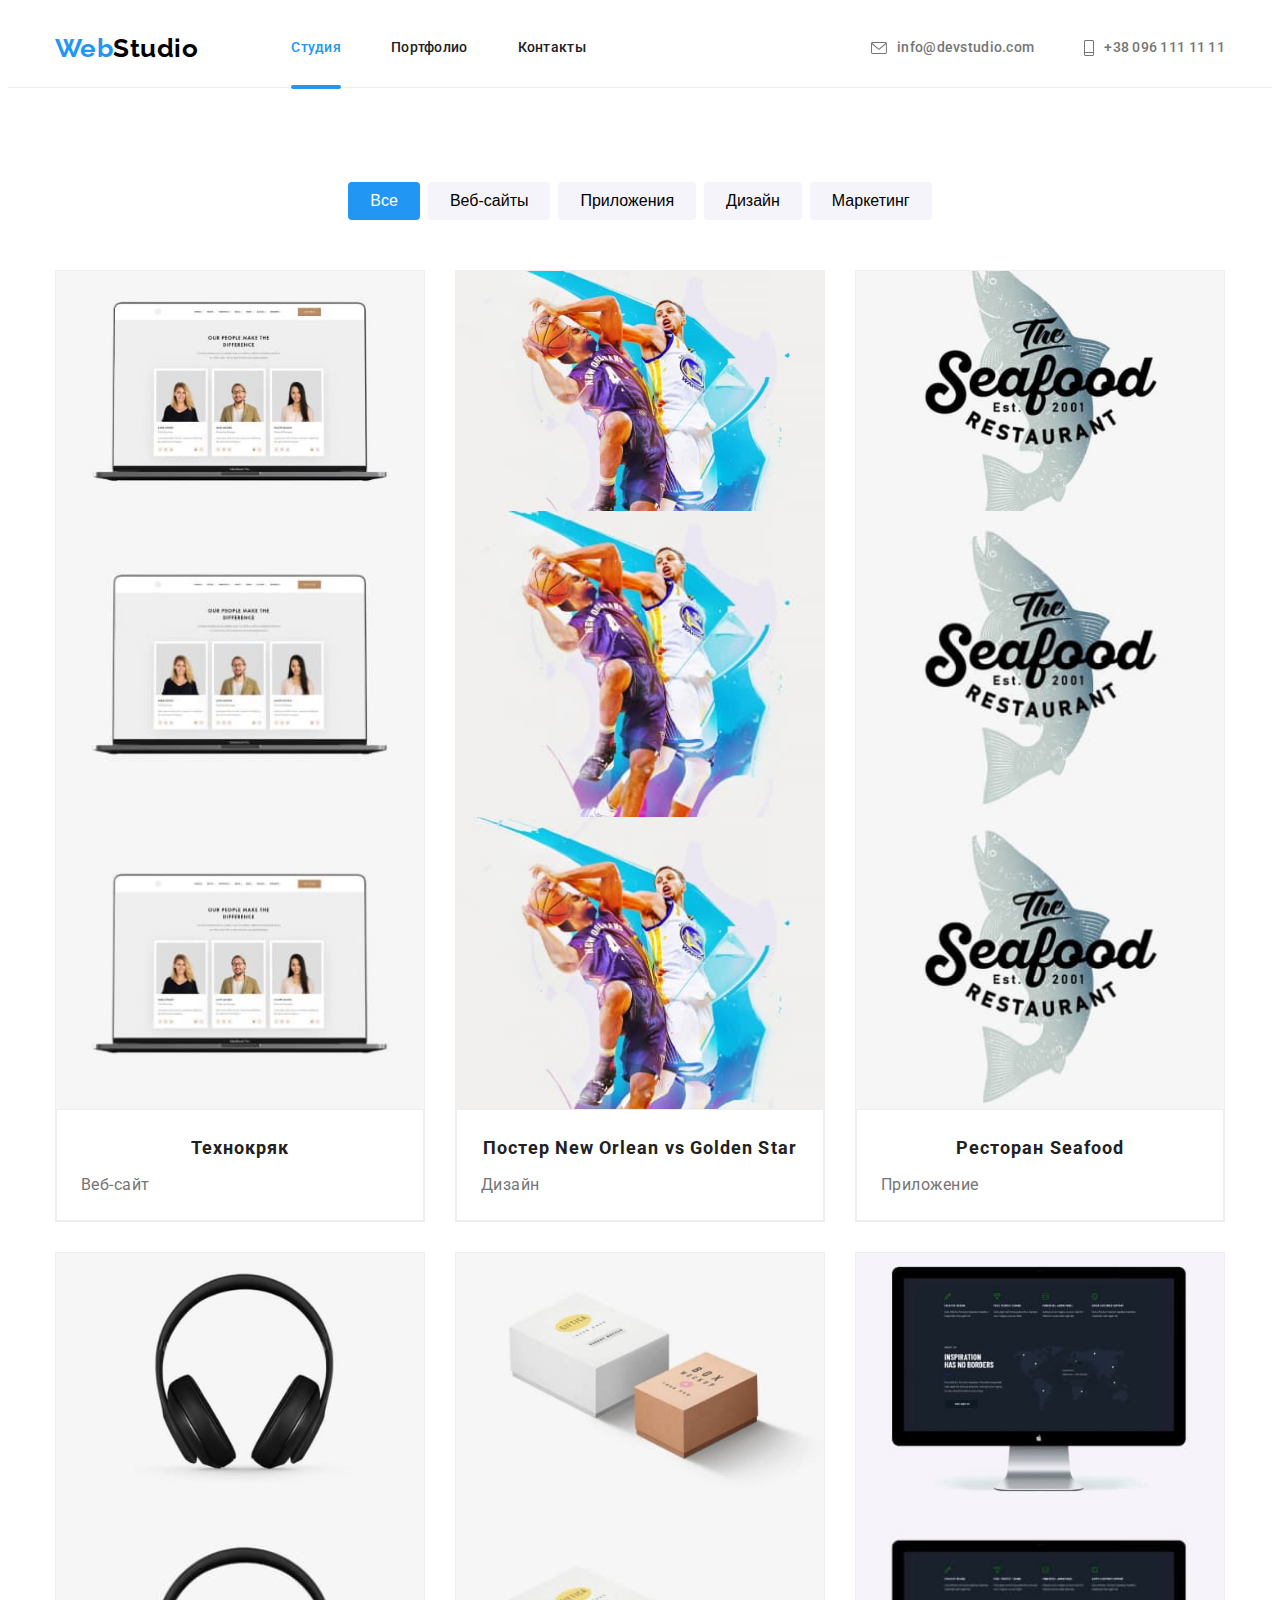
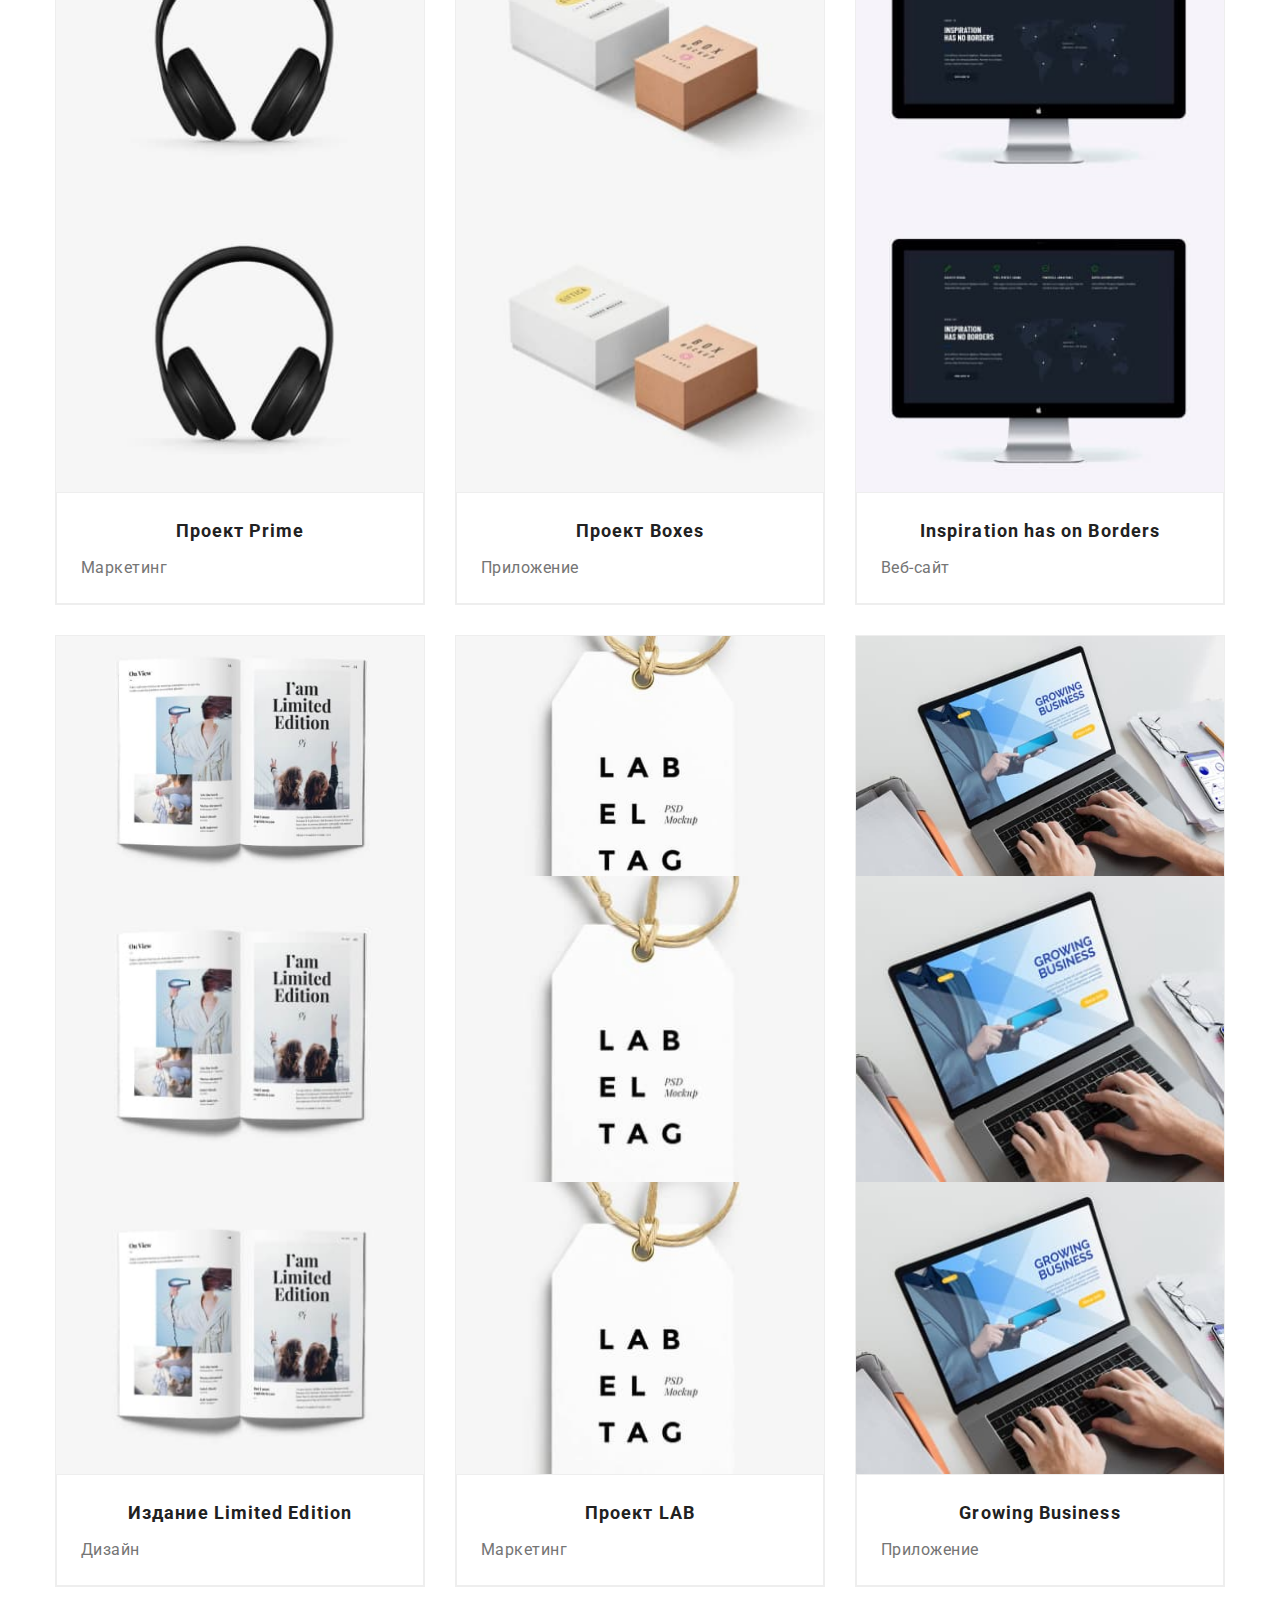
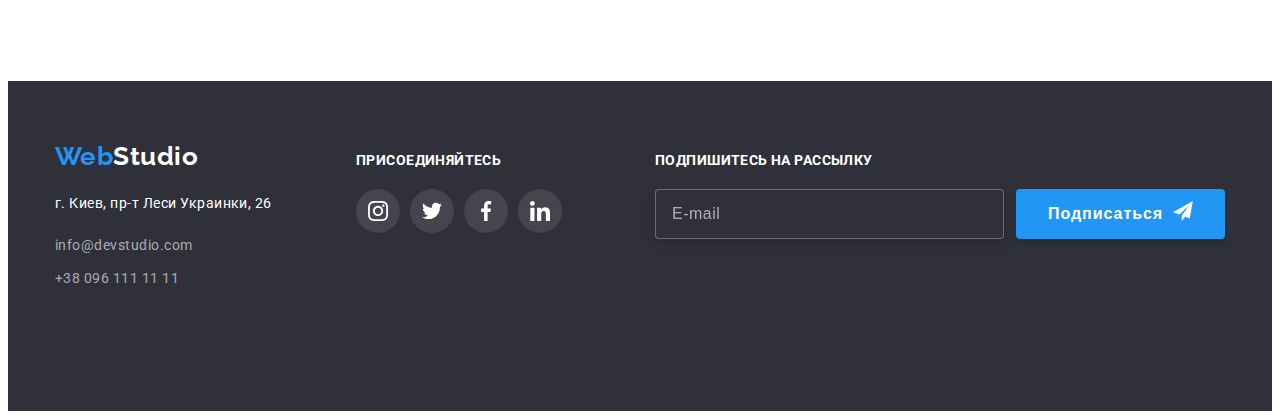
==== commit 8df53da3: "Добавляет изменения" ====
--- a/portfolio.html
+++ b/portfolio.html
@@ -172,11 +172,34 @@
               <a class="portfolio-list__link" href="">
                 <div class="card">
                   <img
-                    class="card__img"
-                    src="./images/portolio/People.jpg"
-                    alt=""
-                    width="370"
-                    height="294"
+                    class="card__img img_mobile"
+                    srcset="
+                      ./images/technochrack_mobile_1x.jpg 1x,
+                      ./images/technochrack_mobile_2x.jpg 2x
+                    "
+                    src="./images/technochrack_mobile_1x.jpg"
+                    alt="Веб-сайт Технокряк"
+                    width="100%"
+                  />
+                  <img
+                    class="card__img img_tablet"
+                    srcset="
+                      ./images/technochrack_tablet_1x.jpg 1x,
+                      ./images/technochrack_tablet_2x.jpg 2x
+                    "
+                    src="./images/technochrack_tablet_1x.jpg"
+                    alt="Веб-сайт Технокряк"
+                    width="100%"
+                  />
+                  <img
+                    class="card__img img_desktop"
+                    srcset="
+                      ./images/technochrack_desktop_1x.jpg 1x,
+                      ./images/technochrack_desktop_2x.jpg 2x
+                    "
+                    src="./images/technochrack_desktop_1x.jpg"
+                    alt="Веб-сайт Технокряк"
+                    width="100%"
                   />
                   <div class="card__overlay">
                     <p class="card__text">
@@ -197,11 +220,34 @@
               <a class="portfolio-list__link" href="">
                 <div class="card">
                   <img
-                    class="card__img"
-                    src="./images/portolio/Poster.jpg"
-                    alt=""
-                    width="370"
-                    height="294"
+                    class="card__img img_mobile"
+                    srcset="
+                      ./images/match_mobile_1x.jpg 1x,
+                      ./images/match_mobile_2x.jpg 2x
+                    "
+                    src="./images/match_mobile_1x.jpg"
+                    alt="Постер игры"
+                    width="100%"
+                  />
+                  <img
+                    class="card__img img_tablet"
+                    srcset="
+                      ./images/match_tablet_1x.jpg 1x,
+                      ./images/match_tablet_2x.jpg 2x
+                    "
+                    src="./images/match_tablet_1x.jpg"
+                    alt="Постер игры"
+                    width="100%"
+                  />
+                  <img
+                    class="card__img img_desktop"
+                    srcset="
+                      ./images/match_desktop_1x.jpg 1x,
+                      ./images/match_desktop_2x.jpg 2x
+                    "
+                    src="./images/match_desktop_1x.jpg"
+                    alt="Постер игры"
+                    width="100%"
                   />
                   <div class="card__overlay">
                     <p class="card__text">
@@ -224,11 +270,34 @@
               <a class="portfolio-list__link" href="">
                 <div class="card">
                   <img
-                    class="card__img"
-                    src="./images/portolio/Seafood.jpg"
-                    alt=""
-                    width="370"
-                    height="294"
+                    class="card__img img_mobile"
+                    srcset="
+                      ./images/seafood_mobile_1x.jpg 1x,
+                      ./images/seafood_mobile_2x.jpg 2x
+                    "
+                    src="./images/seafood_mobile_1x.jpg"
+                    alt="Ресторан Seafood"
+                    width="100%"
+                  />
+                  <img
+                    class="card__img img_tablet"
+                    srcset="
+                      ./images/seafood_tablet_1x.jpg 1x,
+                      ./images/seafood_tablet_2x.jpg 2x
+                    "
+                    src="./images/seafood_tablet_1x.jpg"
+                    alt="Ресторан Seafood"
+                    width="100%"
+                  />
+                  <img
+                    class="card__img img_desktop"
+                    srcset="
+                      ./images/seafood_desktop_1x.jpg 1x,
+                      ./images/seafood_desktop_2x.jpg 2x
+                    "
+                    src="./images/seafood_desktop_1x.jpg"
+                    alt="Ресторан Seafood"
+                    width="100%"
                   />
                   <div class="card__overlay">
                     <p class="card__text">
@@ -249,11 +318,34 @@
               <a class="portfolio-list__link" href="">
                 <div class="card">
                   <img
-                    class="card__img"
-                    src="./images/portolio/Headphones.jpg"
-                    alt=""
-                    width="370"
-                    height="294"
+                    class="card__img img_mobile"
+                    srcset="
+                      ./images/prime_mobile_1x.jpg 1x,
+                      ./images/prime_mobile_2x.jpg 2x
+                    "
+                    src="./images/prime_mobile_1x.jpg"
+                    alt="Прайм"
+                    width="100%"
+                  />
+                  <img
+                    class="card__img img_tablet"
+                    srcset="
+                      ./images/prime_tablet_1x.jpg 1x,
+                      ./images/prime_tablet_2x.jpg 2x
+                    "
+                    src="./images/prime_tablet_1x.jpg"
+                    alt="Прайм"
+                    width="100%"
+                  />
+                  <img
+                    class="card__img img_desktop"
+                    srcset="
+                      ./images/prime_desktop_1x.jpg 1x,
+                      ./images/prime_desktop_2x.jpg 2x
+                    "
+                    src="./images/prime_desktop_1x.jpg"
+                    alt="Прайм"
+                    width="100%"
                   />
                   <div class="card__overlay">
                     <p class="card__text">
@@ -274,11 +366,34 @@
               <a class="portfolio-list__link" href="">
                 <div class="card">
                   <img
-                    class="card__img"
-                    src="./images/portolio/Boxes.jpg"
-                    alt=""
-                    width="370"
-                    height="294"
+                    class="card__img img_mobile"
+                    srcset="
+                      ./images/boxes_mobile_1x.jpg 1x,
+                      ./images/boxes_mobile_2x.jpg 2x
+                    "
+                    src="./images/boxes_mobile_1x.jpg"
+                    alt="Боксы"
+                    width="100%"
+                  />
+                  <img
+                    class="card__img img_tablet"
+                    srcset="
+                      ./images/boxes_tablet_1x.jpg 1x,
+                      ./images/boxes_tablet_2x.jpg 2x
+                    "
+                    src="./images/boxes_tablet_1x.jpg"
+                    alt="Боксы"
+                    width="100%"
+                  />
+                  <img
+                    class="card__img img_desktop"
+                    srcset="
+                      ./images/boxes_desktop_1x.jpg 1x,
+                      ./images/boxes_desktop_2x.jpg 2x
+                    "
+                    src="./images/boxes_desktop_1x.jpg"
+                    alt="Боксы"
+                    width="100%"
                   />
                   <div class="card__overlay">
                     <p class="card__text">
@@ -299,11 +414,34 @@
               <a class="portfolio-list__link" href="">
                 <div class="card">
                   <img
-                    class="card__img"
-                    src="./images/portolio/Inspiration.jpg"
-                    alt=""
-                    width="370"
-                    height="294"
+                    class="card__img img_mobile"
+                    srcset="
+                      ./images/no-borders_mobile_1x.jpg 1x,
+                      ./images/no-borders_mobile_2x.jpg 2x
+                    "
+                    src="./images/no-borders_mobile_1x.jpg"
+                    alt="Сайт о вдохновенииы"
+                    width="100%"
+                  />
+                  <img
+                    class="card__img img_tablet"
+                    srcset="
+                      ./images/no-borders_tablet_1x.jpg 1x,
+                      ./images/no-borders_tablet_2x.jpg 2x
+                    "
+                    src="./images/no-borders_tablet_1x.jpg"
+                    alt="Сайт о вдохновении"
+                    width="100%"
+                  />
+                  <img
+                    class="card__img img_desktop"
+                    srcset="
+                      ./images/no-borders_desktop_1x.jpg 1x,
+                      ./images/no-borders_desktop_2x.jpg 2x
+                    "
+                    src="./images/no-borders_desktop_1x.jpg"
+                    alt="Сайт о вдохновении"
+                    width="100%"
                   />
                   <div class="card__overlay">
                     <p class="card__text">
@@ -326,11 +464,34 @@
               <a class="portfolio-list__link" href="">
                 <div class="card">
                   <img
-                    class="card__img"
-                    src="./images/portolio/Limited.jpg"
-                    alt=""
-                    width="370"
-                    height="294"
+                    class="card__img img_mobile"
+                    srcset="
+                      ./images/limited-adition_mobile_1x.jpg 1x,
+                      ./images/limited-adition_mobile_2x.jpg 2x
+                    "
+                    src="./images/limited-adition_mobile_1x.jpg"
+                    alt="Дизайн издания"
+                    width="100%"
+                  />
+                  <img
+                    class="card__img img_tablet"
+                    srcset="
+                      ./images/limited-adition_tablet_1x.jpg 1x,
+                      ./images/limited-adition_tablet_2x.jpg 2x
+                    "
+                    src="./images/limited-adition_tablet_1x.jpg"
+                    alt="Дизайн издания"
+                    width="100%"
+                  />
+                  <img
+                    class="card__img img_desktop"
+                    srcset="
+                      ./images/limited-adition_desktop_1x.jpg 1x,
+                      ./images/limited-adition_desktop_2x.jpg 2x
+                    "
+                    src="./images/limited-adition_desktop_1x.jpg"
+                    alt="Дизайн издания"
+                    width="100%"
                   />
                   <div class="card__overlay">
                     <p class="card__text">
@@ -351,11 +512,34 @@
               <a class="portfolio-list__link" href="">
                 <div class="card">
                   <img
-                    class="card__img"
-                    src="./images/portolio/LAB.jpg"
-                    alt=""
-                    width="370"
-                    height="294"
+                    class="card__img img_mobile"
+                    srcset="
+                      ./images/project-lab_mobile_1x.jpg 1x,
+                      ./images/project-lab_mobile_2x.jpg 2x
+                    "
+                    src="./images/project-lab_mobile_1x.jpg"
+                    alt="Проект LAB"
+                    width="100%"
+                  />
+                  <img
+                    class="card__img img_tablet"
+                    srcset="
+                      ./images/project-lab_tablet_1x.jpg 1x,
+                      ./images/project-lab_tablet_2x.jpg 2x
+                    "
+                    src="./images/project-lab_tablet_1x.jpg"
+                    alt="Проект LAB"
+                    width="100%"
+                  />
+                  <img
+                    class="card__img img_desktop"
+                    srcset="
+                      ./images/project-lab_desktop_1x.jpg 1x,
+                      ./images/project-lab_desktop_2x.jpg 2x
+                    "
+                    src="./images/project-lab_desktop_1x.jpg"
+                    alt="Проект LAB"
+                    width="100%"
                   />
                   <div class="card__overlay">
                     <p class="card__text">
@@ -376,11 +560,34 @@
               <a class="portfolio-list__link" href="">
                 <div class="card">
                   <img
-                    class="card__img"
-                    src="./images/portolio/Growing.jpg"
-                    alt=""
-                    width="370"
-                    height="294"
+                    class="card__img img_mobile"
+                    srcset="
+                      ./images/growing-business_mobile_1x.jpg 1x,
+                      ./images/growing-business_mobile_2x.jpg 2x
+                    "
+                    src="./images/growing-business_mobile_1x.jpg"
+                    alt="Приложение для бизнеса"
+                    width="100%"
+                  />
+                  <img
+                    class="card__img img_tablet"
+                    srcset="
+                      ./images/growing-business_tablet_1x.jpg 1x,
+                      ./images/growing-business_tablet_2x.jpg 2x
+                    "
+                    src="./images/growing-business_tablet_1x.jpg"
+                    alt="Приложение для бизнеса"
+                    width="100%"
+                  />
+                  <img
+                    class="card__img img_desktop"
+                    srcset="
+                      ./images/growing-business_desktop_1x.jpg 1x,
+                      ./images/growing-business_desktop_2x.jpg 2x
+                    "
+                    src="./images/growing-business_desktop_1x.jpg"
+                    alt="Приложение для бизнеса"
+                    width="100%"
                   />
                   <div class="card__overlay">
                     <p class="card__text">
--- a/css/main.min.css
+++ b/css/main.min.css
@@ -1,2 +1,2 @@
-html{box-sizing:border-box}*,*::before,*::after{box-sizing:inherit}body{background-color:#fff;font-family:'Roboto', sans-serif;color:#212121;letter-spacing:0.03em}.container{width:1200px;padding:0 15px;margin:0 auto}@media screen and (min-width: 480px){.container{width:480px}}@media screen and (min-width: 768px){.container{width:768px}}@media screen and (min-width: 1200px){.container{width:1200px}}h1,h2,h3,h4{margin:0}h2{font-weight:bold;font-size:36px;line-height:1.17;text-align:center;color:#212121;margin-bottom:30px}@media screen and (min-width: 1200px){h2{margin-bottom:50px}}p{margin:0}ul{padding:0;margin:0;list-style:none}img{display:block;max-width:100%;height:auto}a{text-decoration:none}.section{padding:60px 0px}@media screen and (min-width: 1200px){.section{padding:94px 0}}.section__title{font-weight:700;font-size:36px;line-height:1.16;text-align:center;margin-top:0;margin-bottom:50px}.none{display:none}@media screen and (max-width: 480px){.img_mobile{display:block}}@media screen and (min-width: 481px){.img_mobile{display:none}}@media screen and (min-width: 769px){.img_mobile{display:none}}@media screen and (max-width: 480px){.img_tablet{display:none}}@media screen and (min-width: 481px){.img_tablet{display:block}}@media screen and (min-width: 769px){.img_tablet{display:none}}@media screen and (max-width: 480px){.img_desktop{display:none}}@media screen and (min-width: 481px){.img_desktop{display:none}}@media screen and (min-width: 769px){.img_desktop{display:block}}.page-header{height:60px;border-bottom:1px solid #ececec}@media screen and (max-width: 767px){.page-header{padding-top:16px}}@media screen and (min-width: 768px){.page-header{min-height:80px}}.page-header .nav{display:flex;align-items:center}@media screen and (max-width: 767px){.page-header .nav{width:100%}}.main-nav{display:flex;align-items:center;justify-content:space-between;width:100%;position:relative}.site-nav{display:none;margin-left:93px}@media screen and (min-width: 768px){.site-nav{display:flex;align-items:center}}.site-nav__item+.site-nav__item{margin-left:50px}.site-nav__link{position:relative;display:block;font-weight:500;font-size:14px;line-height:1.14;letter-spacing:0.02em;color:currentColor;padding-top:32px;padding-bottom:32px;transition:color 250ms cubic-bezier(0.4, 0, 0.2, 1)}.site-nav__link:hover,.site-nav__link:focus{color:#2196f3;fill:#2196f3}.contact{margin:0;padding:0;display:none}@media screen and (min-width: 768px){.contact{display:block}}@media screen and (min-width: 1200px){.contact{display:flex;justify-content:right;align-items:center}}.contact__item{display:flex;align-items:center}@media screen and (min-width: 768px) and (max-width: 1199px){.contact__item:not(:last-child){margin-bottom:10px}}@media screen and (min-width: 1200px){.contact__item:not(:first-child){margin-left:50px}}.contact__link{display:flex;align-items:center;color:#757575;fill:#757575;font-weight:500;font-size:14px;line-height:1.14;letter-spacing:0.02em;padding-top:32px;padding-bottom:32px;transition:color 250ms cubic-bezier(0.4, 0, 0.2, 1),fill 250ms cubic-bezier(0.4, 0, 0.2, 1)}.contact__link:hover,.contact__link:focus{color:#2196f3;fill:#2196f3}.site-nav__link--active{color:#2196f3;fill:#2196f3}.site-nav__link--active::after{position:absolute;content:'';width:100%;height:4px;bottom:-1px;left:0;background:#2196f3;border-radius:2px}.contact__icon{margin-right:10px}.menu-button{display:inline-flex;margin:0;padding:0;border:none;background-color:transparent;position:absolute;z-index:1000;top:-5px;right:10px}.menu-button:active{color:#2196f3}@media screen and (min-width: 768px){.menu-button{display:none}}.menu-button .icon-cross{display:none}.menu-button.is-open .icon-cross{display:block}.menu-button.is-open .icon-menu{display:none}.menu-container{display:none;position:fixed;overflow:scroll;top:0;left:0;width:100%;height:100%;background-color:#fff}.menu-container.is-open{display:block}.icon-cross,.icon-menu{transition:fill 250ms cubic-bezier(0.4, 0, 0.2, 1)}.icon-cross:hover,.icon-cross:focus{fill:#2196f3}.icon-menu:hover,.icon-menu:focus{fill:#2196f3}.mobile-menu__item{font-weight:500;font-size:40px;line-height:47px;letter-spacing:0.02em}.mobile-menu{font-weight:500;letter-spacing:0.02;margin-bottom:37.94vh}@media screen and (min-width: 480px){.mobile-menu{margin-bottom:302px}}.mobile-menu__item:not(:last-child){margin-bottom:4.02vh}@media screen and (min-width: 480px){.mobile-menu__item:not(:last-child){margin-bottom:32px}}.mobile-menu__link{font-size:8.333vw;line-height:1.175;color:#212121}.mobile-menu__link:hover,.mobile-menu__link:focus,.mobile-menu__link__link--active{color:#2196f3}@media screen and (min-width: 480px){.mobile-menu__link{font-size:40px}}.mobile-contacts{margin-bottom:8.04vh}@media screen and (min-width: 480px){.mobile-contacts{margin-bottom:64px}}.mobile-contacts__tel{font-size:7.083vw;display:block;line-height:1.176;color:#2196f3;margin-bottom:4.02vh}@media screen and (min-width: 480px){.mobile-contacts__tel{font-size:34px;margin-bottom:32px}}.mobile-contacts__email{display:block;font-size:5vw;line-height:1.167;color:#757575}.mobile-social{display:flex;width:100%}.mobile-social__link{display:block;font-size:3.75vw;line-height:1.22;color:#2196f3}.mobile-social__item:not(:last-child) .mobile-social__link{border-right:1px solid rgba(33,33,33,0.2);padding-right:2.083vw}@media screen and (min-width: 480px){.mobile-social__item:not(:last-child) .mobile-social__link{padding-right:10px}}.mobile-social__item:not(:first-child) .mobile-social__link{padding-left:2.083vw}@media screen and (min-width: 480px){.mobile-social__item:not(:first-child) .mobile-social__link{padding-left:10px}}.logo-web{color:#2196f3}.logo-studio{color:#000}.logo-studio--white{color:#fff}.logo{font-family:'Raleway', sans-serif;font-weight:700;font-size:26px;line-height:1.19;padding-top:24px;padding-bottom:25px}.logo:hover{color:#2196f3;transition:color 250ms cubic-bezier(0.4, 0, 0.2, 1)}.logotip{display:block;font-family:'Raleway', sans-serif;font-weight:700;font-size:26px;line-height:1.19;margin-bottom:20px;margin-right:0}.logotip:hover{color:#2196f3;transition:color 250ms cubic-bezier(0.4, 0, 0.2, 1)}.hero{background-image:linear-gradient(to right, rgba(47,48,58,0.4), rgba(47,48,58,0.4)),url("/images/hero_mobile_1x.jpg");background-color:#2f303a;background-repeat:no-repeat;background-position:center;background-size:cover;max-width:1600px;height:400px;text-align:center;padding-top:200px;padding-bottom:200px;margin-left:auto;margin-right:auto}@media screen and (min-width: 1200px){.hero{height:600px}}@media (min-device-pixel-ratio: 2), (min-resolution: 192dpi), (min-resolution: 2dppx){.hero{background-image:linear-gradient(rgba(47,48,58,0.4), rgba(47,48,58,0.4)),url("/images/hero_mobile_2x.jpg")}}@media screen and (min-width: 481px){.hero{background-image:linear-gradient(rgba(47,48,58,0.4), rgba(47,48,58,0.4)),url("/images/hero_tablet_1x.jpg")}}@media screen and (min-width: 481px) and (min-device-pixel-ratio: 2), screen and (min-width: 481px) and (min-resolution: 192dpi), screen and (min-width: 481px) and (min-resolution: 2dppx){.hero{background-image:linear-gradient(rgba(47,48,58,0.4), rgba(47,48,58,0.4)),url("/images/hero_tablet_2x.jpg")}}@media screen and (min-width: 769px){.hero{background-image:linear-gradient(rgba(47,48,58,0.4), rgba(47,48,58,0.4)),url("/images/hero_desktop_1x.jpg")}}@media screen and (min-width: 769px) and (min-device-pixel-ratio: 2), screen and (min-width: 769px) and (min-resolution: 192dpi), screen and (min-width: 769px) and (min-resolution: 2dppx){.hero{background-image:linear-gradient(rgba(47,48,58,0.4), rgba(47,48,58,0.4)),url("/images/hero_desktop_2x.jpg")}}.overlay{padding:118px 15px;width:100%;margin-right:auto;margin-left:auto}@media screen and (min-width: 480px){.overlay{width:480px}}@media screen and (min-width: 768px){.overlay{width:768px}}@media screen and (min-width: 1200px){.overlay{width:1200px;padding-top:200px;padding-bottom:200px}}.hero__title{color:#fff;font-weight:900;font-size:44px;line-height:1.36;letter-spacing:0.06em;text-transform:uppercase;font-weight:900;font-size:26px;line-height:1.615;margin:0 auto 30px auto;width:100%}@media screen and (min-width: 480px){.hero__title{width:360px}}@media screen and (min-width: 1200px){.hero__title{width:696px;font-size:44px;line-height:1.36}}.button{display:block;color:#fff;background-color:#2196f3;font-weight:700;font-size:16px;line-height:1.87;text-align:center;letter-spacing:0.06em;cursor:pointer;border-radius:4px;border:0;box-shadow:0px 4px 4px rgba(0,0,0,0.15);padding:10px 32px;margin:0 auto;min-width:200px;transition:background-color 250ms cubic-bezier(0.4, 0, 0.2, 1)}.modal__button{position:absolute;top:8px;right:8px;padding:0;width:30px;height:30px;display:flex;justify-content:center;align-items:center;background:#fff;border:1px solid rgba(0,0,0,0.1);border-radius:50%}.modal__button:hover,.modal__button:focus{cursor:pointer;transition:background-color 250ms cubic-bezier(0.4, 0, 0.2, 1)}.modal__icon{fill:currentColor;transition:fill 250ms cubic-bezier(0.4, 0, 0.2, 1)}.modal__icon:hover,.modal__icon:focus{fill:#2196f3}.btn-list__button-portfolio{display:block;background-color:#f5f4fa;font-weight:500;font-size:16px;line-height:1.62;text-align:center;cursor:pointer;outline:none;border:0;border-radius:4px;padding:6px 22px}.btn-list__button-all{display:block;color:#fff;background-color:#2196f3;font-weight:500;font-size:16px;line-height:1.62;text-align:center;outline:none;border:0;border-radius:4px;padding:6px 22px}.btn-list__button-all:hover,.btn-list__button-all:focus,.btn-list__button-portfolio:hover,.btn-list__button-portfolio:focus{color:#fff;background-color:#2196f3;outline:none;border:0;box-shadow:0px 3px 1px rgba(0,0,0,0.1),0px 1px 2px rgba(0,0,0,0.08),0px 2px 2px rgba(0,0,0,0.12);transition:background-color 250ms cubic-bezier(0.4, 0, 0.2, 1)}@media screen and (min-width: 768px){.feature-list{display:flex;flex-wrap:wrap;margin:-15px}}.feature-list.icon-wrapper{display:flex;justify-content:center;background-color:#f5f4fa;padding:25px 0;margin-bottom:30px}@media screen and (min-width: 768px){.feature-list__item{width:354px;margin:15px}}@media screen and (min-width: 1200px){.feature-list__item{width:270px}}@media screen and (max-width: 767px){.feature-list__item:not(:last-child){margin-bottom:30px}}.feature-list__title{font-weight:700;font-size:14px;line-height:1.14;text-transform:uppercase;margin-top:0;margin-bottom:10px}@media screen and (max-width: 1199px){.feature-list__title{text-align:center}}.feature-list__text{color:#757575;font-size:14px;line-height:1.71;margin:0;padding:0}.job{display:none;padding-top:0}@media screen and (min-width: 1200px){.job{display:block}}.job-list{display:flex;flex-wrap:wrap}.job-list__item{position:relative}.job-list__item:not(:last-child){margin-right:30px}.job-list__img{display:block;max-width:100%}.job-list__text{position:absolute;margin:0;padding:0;bottom:0;left:0;width:100%;height:70px;display:flex;justify-content:center;align-items:center;background:rgba(47,48,58,0.8);font-weight:700;font-size:14px;line-height:1.14;text-align:center;text-transform:uppercase;color:#fff}.team{background-color:#f5f4fa}@media screen and (min-width: 768px){.team-list{display:flex;flex-wrap:wrap;margin-bottom:-15px}}@media screen and (min-width: 768px) and (min-width: 480px){.team-list{margin:-15px}}.team-list__item{background:#fff;box-shadow:0px 1px 3px rgba(0,0,0,0.12),0px 1px 1px rgba(0,0,0,0.14),0px 2px 1px rgba(0,0,0,0.2);border-radius:0px 0px 4px 4px;margin-bottom:15px}@media screen and (min-width: 480px){.team-list__item{margin:15px}}@media screen and (min-width: 768px){.team-list__item{width:354px}}@media screen and (min-width: 1200px){.team-list__item{width:270px}}.team-list__img{max-width:100%;height:auto}.team-list__card{background:#fff;margin:0;padding:30px 32px}.team-list__title{margin-bottom:10px;padding:0;font-weight:500;font-size:16px;line-height:1.19;text-align:center;color:#212121}.team-list__text{color:#757575;font-size:16px;line-height:1.19;text-align:center;margin-bottom:16px;padding:0}.social-networks{display:flex;justify-content:space-between;width:206px;margin-left:auto;margin-right:auto}.social-networks__item{box-shadow:none}.social-networks__item+.social-networks__item{margin-left:10px}.social-networks__link{display:flex;justify-content:center;align-items:center;width:44px;height:44px;border-radius:50%;background:#fff;fill:#afb1b8;transition:background-color 250ms cubic-bezier(0.4, 0, 0.2, 1),fill 250ms cubic-bezier(0.4, 0, 0.2, 1)}.social-networks__link:hover,.social-networks__link:focus{fill:#fff;background:#2196f3;cursor:pointer}.company-list{display:flex}.company-list__item{display:inline-flex;align-items:center;justify-content:center;outline:none}.company-list__item+.company-list__item{margin-left:30px}.company-list__link{fill:#afb1b8;display:flex;align-items:center;justify-content:center;width:170px;height:92px;border:1px solid #afb1b8;border-radius:4px;transition:fill 250ms cubic-bezier(0.4, 0, 0.2, 1),border-color 250ms cubic-bezier(0.4, 0, 0.2, 1)}.company-list__link:hover,.company-list__link:focus{fill:#2196f3;border:1px solid #2196f3;transition:fill 250ms cubic-bezier(0.4, 0, 0.2, 1),border-color 250ms cubic-bezier(0.4, 0, 0.2, 1)}.page-footer{background-color:#2f303a;padding-top:60px;padding-bottom:60px}.page-footer .container{display:flex}@media screen and (max-width: 1199px){.page-footer .container{align-items:center;flex-direction:column}}@media screen and (max-width: 767px){.page-footer .container{padding-left:15px;padding-right:15px}}@media screen and (min-width: 1200px){.page-footer .container{align-items:baseline}}.page-footer__container{display:flex}@media screen and (max-width: 767px){.page-footer__container{align-items:center;flex-direction:column}}@media screen and (min-width: 768px){.page-footer__container{align-items:baseline;justify-content:center;margin-bottom:60px}}.footer-address{display:flex;flex-direction:column}@media screen and (max-width: 1199px){.footer-address{align-items:center}}@media screen and (max-width: 767px){.footer-address{margin-bottom:60px}}@media screen and (min-width: 768px){.footer-address{margin-right:165px}}@media screen and (min-width: 1200px){.footer-address{width:231px;margin-right:70px}}.address{font-style:normal}.footer-list{display:flex;flex-direction:column}@media screen and (max-width: 1199px){.footer-list{align-items:center}}.address__town{color:#fff;font-size:14px;line-height:1.71;margin-top:0;margin-bottom:9px}.footer-list__item:not(:last-child){margin-bottom:8px}@media screen and (min-width: 1200px){.footer-list__item:not(:last-child){margin-bottom:9px}}.footer-list__link{color:rgba(255,255,255,0.6);font-size:14px;line-height:1.71;transition:color 250ms cubic-bezier(0.4, 0, 0.2, 1)}.footer-list__link:hover,.footer-list__link:focus{color:#2196f3}.footer-social{width:206px}@media screen and (max-width: 767px){.footer-social{margin-bottom:60px}}@media screen and (min-width: 1200px){.footer-social{margin-right:93px}}.footer__title{color:#fff;font-weight:700;font-size:14px;line-height:1.14;letter-spacing:0.03em;margin-top:0;margin-bottom:20px;text-transform:uppercase}@media screen and (max-width: 1199px){.footer__title{text-align:center}}.footer-social-list{display:flex}.footer-social-list__item+.footer-social-list__item{margin-left:10px}.footer-social-list__link{display:inline-flex;justify-content:center;align-items:center;width:44px;height:44px;border-radius:50%;fill:#fff;background:rgba(255,255,255,0.1)}.footer-social-list__link:hover,.footer-social-list__link:focus{background:#2196f3;transition:background-color 250ms cubic-bezier(0.4, 0, 0.2, 1)}.subscribe{width:570px}.subscribe__form{display:flex}.subscribe__input-mail{width:358px;height:50px;padding:15px 16px;margin-right:12px;font-size:16px;line-height:1.25;align-items:center;letter-spacing:0.03em;color:rgba(255,255,255,0.6);background:#2f303a;border:1px solid rgba(255,255,255,0.3);filter:drop-shadow(0px 4px 4px rgba(0,0,0,0.15));border-radius:4px}.subscribe__input-mail::placeholder{color:rgba(255,255,255,0.6)}.subscribe .button{display:flex}.subscribe__icon{fill:currentColor;width:24px;height:24px;margin-left:10px}.btn-list{display:flex;margin-bottom:50px;justify-content:center}.btn-list__item:hover,.btn-list__item:focus{box-shadow:0px 3px 1px rgba(0,0,0,0.1),0px 1px 2px rgba(0,0,0,0.08),0px 2px 2px rgba(0,0,0,0.12);cursor:pointer;transition:background-color 250ms cubic-bezier(0.4, 0, 0.2, 1),box-shadow 250ms cubic-bezier(0.4, 0, 0.2, 1)}.btn-list__item+.btn-list__item{margin-left:8px}.portfolio-list{display:flex;flex-wrap:wrap}.portfolio-list__item{width:370px;margin-right:30px;margin-bottom:30px;border:1px solid #eeeeee}.portfolio-list__item:hover,.portfolio-list__item:focus{box-shadow:0px 1px 1px rgba(0,0,0,0.12),0px 4px 4px rgba(0,0,0,0.06),1px 4px 6px rgba(0,0,0,0.16);cursor:pointer;transition:box-shadow 250ms cubic-bezier(0.4, 0, 0.2, 1)}.portfolio-list__item:nth-child(3n){margin-right:0}.portfolio-list__item:nth-last-child(-n+3){margin-bottom:0}.portfolio-list__link{display:block;color:#757575;transition:box-shadow 250ms cubic-bezier(0.4, 0, 0.2, 1)}.portfolio-list__link:hover,.portfolio-list__link:focus{box-shadow:0px 1px 1px rgba(0,0,0,0.12),0px 4px 4px rgba(0,0,0,0.06),1px 4px 6px rgba(0,0,0,0.16);transition:box-shadow 250ms cubic-bezier(0.4, 0, 0.2, 1)}.portfolio-list .card{position:relative;overflow:hidden}.card__img{display:block}.card__overlay{position:absolute;z-index:1;display:flex;align-items:center;width:100%;height:294px;background:#2196f3;padding:24px;transition:transform 250ms cubic-bezier(0.4, 0, 0.2, 1)}.portfolio-list__link:hover .card__overlay,.portfolio-list__link:focus .card__overlay{transform:translateY(-100%);transition:background-color 250ms cubic-bezier(0.4, 0, 0.2, 1),transform 250ms cubic-bezier(0.4, 0, 0.2, 1)}.card__text{font-size:18px;line-height:1.556;color:#fff;margin:0;padding:0;bottom:0}.portfolio-list .portfolio-card{padding:20px 24px;border:1px solid #eeeeee}.portfolio-card__title{font-weight:700;font-size:18px;line-height:2;letter-spacing:0.06em;margin-top:0;margin-bottom:4px;color:#212121}.portfolio-card__text{color:#757575;font-size:16px;line-height:1.87;margin-top:0;margin-bottom:0}.backdrop{position:fixed;top:0;left:0;z-index:1001;width:100%;height:100%;background:rgba(0,0,0,0.2);opacity:1;transition:opacity 250ms cubic-bezier(0.4, 0, 0.2, 1);overflow-y:scroll;padding:93px 15px 94px}@media screen and (min-width: 768px){.backdrop{padding:208px 159px 207px}}.backdrop.is-hidden{opacity:0;pointer-events:none}.backdrop.is-hidden .modal{transform:translate(-50%, -50%) scale(0.9)}.modal{width:100%;position:relative;transition:transform 250ms cubic-bezier(0.4, 0, 0.2, 1);background-color:#fff;box-shadow:0px 1px 3px rgba(0,0,0,0.12),0px 1px 1px rgba(0,0,0,0.14),0px 2px 1px rgba(0,0,0,0.2);border-radius:4px}@media screen and (min-width: 768px){.modal{position:absolute;top:50%;left:50%;width:450px;height:609px;transform:translate(-50%, -50%) scale(1)}}@media screen and (min-width: 1200px){.modal{height:581px;width:528px}}.form{padding:40px}.form__caption{color:#212121;font-weight:700;font-size:20px;line-height:1.15;text-align:center;letter-spacing:0.03em;margin-top:0;margin-bottom:12px}@media screen and (min-width: 1200px){.form__caption{line-height:1.15}}.form__label{display:flex;flex-direction:column;margin-bottom:10px}.form__text{color:#757575;font-size:12px;line-height:1.16;letter-spacing:0.01em;margin-bottom:4px}.form__field{display:flex;position:relative}.form__input{width:100%;height:40px;padding-left:42px;padding-right:42px;font-size:14px;line-height:1.14;letter-spacing:0.01em;border:1px solid rgba(33,33,33,0.2);border-radius:4px;transition:border-color 250ms cubic-bezier(0.4, 0, 0.2, 1)}.form__input:focus{outline:none;border-color:#2196f3}.form__icon{position:absolute;left:12px;top:50%;transform:translateY(-50%);fill:currentColor;transition:color 250ms cubic-bezier(0.4, 0, 0.2, 1)}.form__comment{width:100%;height:120px;padding:12px 16px;font-size:14px;line-height:1.14;letter-spacing:0.01em;border:1px solid rgba(33,33,33,0.2);border-radius:4px;transition:border-color 250ms cubic-bezier(0.4, 0, 0.2, 1);resize:none}.form__comment:focus{outline:none;border-color:#2196f3}.form__comment:placeholder-shown{color:rgba(117,117,117,0.5)}.form__input:focus+.form__icon{color:#2196f3}.form__agree{display:flex;align-items:center;justify-content:center;font-size:14px;line-height:1.71;letter-spacing:0.03em;color:#757575}.form__check{display:inline-flex;margin-right:7px;cursor:pointer}.form__check-icon{width:16px;height:15px;border:2px solid #212121;border-radius:2px;margin-right:7px;transition:background-color 250ms cubic-bezier(0.4, 0, 0.2, 1),border-color 250ms cubic-bezier(0.4, 0, 0.2, 1),background-image 250ms cubic-bezier(0.4, 0, 0.2, 1)}.form__check:checked+.form__check-icon{background-color:#2196f3;border-color:#2196f3}.form__link{color:#2196f3;text-decoration:underline}.btn-send{margin-top:30px}
+html{box-sizing:border-box}*,*::before,*::after{box-sizing:inherit}body{background-color:#fff;font-family:'Roboto', sans-serif;color:#212121;letter-spacing:0.03em}.container{width:1200px;padding:0 15px;margin:0 auto}@media screen and (min-width: 480px){.container{width:480px}}@media screen and (min-width: 768px){.container{width:768px}}@media screen and (min-width: 1200px){.container{width:1200px}}h1,h2,h3,h4{margin:0}h2{font-weight:bold;font-size:36px;line-height:1.17;text-align:center;color:#212121;margin-bottom:30px}@media screen and (min-width: 1200px){h2{margin-bottom:50px}}p{margin:0}ul{padding:0;margin:0;list-style:none}img{display:block;max-width:100%;height:auto}a{text-decoration:none}.section{padding:60px 0px}@media screen and (min-width: 1200px){.section{padding:94px 0}}.section__title{font-weight:700;font-size:36px;line-height:1.16;text-align:center;margin-top:0;margin-bottom:50px}.none{display:none}@media screen and (max-width: 480px){.img_mobile{display:block}}@media screen and (min-width: 481px){.img_mobile{display:none}}@media screen and (min-width: 769px){.img_mobile{display:none}}@media screen and (max-width: 480px){.img_tablet{display:none}}@media screen and (min-width: 481px){.img_tablet{display:block}}@media screen and (min-width: 769px){.img_tablet{display:none}}@media screen and (max-width: 480px){.img_desktop{display:none}}@media screen and (min-width: 481px){.img_desktop{display:none}}@media screen and (min-width: 769px){.img_desktop{display:block}}.page-header{height:60px;border-bottom:1px solid #ececec}@media screen and (max-width: 767px){.page-header{padding-top:16px}}@media screen and (min-width: 768px){.page-header{min-height:80px}}.page-header .nav{display:flex;align-items:center}@media screen and (max-width: 767px){.page-header .nav{width:100%}}.main-nav{display:flex;align-items:center;justify-content:space-between;width:1200px;position:relative}.site-nav{display:none;margin-left:93px}@media screen and (min-width: 768px){.site-nav{display:flex;align-items:center}}.site-nav__item+.site-nav__item{margin-left:50px}.site-nav__link{position:relative;display:block;font-weight:500;font-size:14px;line-height:1.14;letter-spacing:0.02em;color:currentColor;padding-top:32px;padding-bottom:32px;transition:color 250ms cubic-bezier(0.4, 0, 0.2, 1)}.site-nav__link:hover,.site-nav__link:focus{color:#2196f3;fill:#2196f3}.site-nav__link--active{color:#2196f3;fill:#2196f3}.site-nav__link--active::after{position:absolute;content:'';width:100%;height:4px;bottom:-1px;left:0;background:#2196f3;border-radius:2px}.contact{display:none}@media screen and (min-width: 768px){.contact{display:block}}@media screen and (min-width: 1200px){.contact{display:flex;justify-content:right;align-items:center}}.contact__item{display:flex;align-items:center}@media screen and (min-width: 768px) and (max-width: 1199px){.contact__item:not(:last-child){margin-bottom:10px}}@media screen and (min-width: 1200px){.contact__item:not(:first-child){margin-left:50px}}.contact__link{display:flex;align-items:center;color:#757575;fill:#757575;font-weight:500;font-size:14px;line-height:1.14;letter-spacing:0.02em;transition:color 250ms cubic-bezier(0.4, 0, 0.2, 1),fill 250ms cubic-bezier(0.4, 0, 0.2, 1)}.contact__link:hover,.contact__link:focus{color:#2196f3;fill:#2196f3}.contact__icon{margin-right:10px}.menu-button{display:inline-flex;margin:0;padding:0;border:none;background-color:transparent;position:absolute;z-index:1000;top:-5px;right:10px}.menu-button:active{color:#2196f3}@media screen and (min-width: 768px){.menu-button{display:none}}.menu-button .icon-cross{display:none}.menu-button.is-open .icon-cross{display:block}.menu-button.is-open .icon-menu{display:none}.menu-container{display:none;position:fixed;overflow:scroll;top:0;left:0;width:100%;height:100%;background-color:#fff;padding:48px 40px}.menu-container.is-open{display:block}.icon-cross,.icon-menu{transition:fill 250ms cubic-bezier(0.4, 0, 0.2, 1)}.icon-cross:hover,.icon-cross:focus{fill:#2196f3}.icon-menu:hover,.icon-menu:focus{fill:#2196f3}.mobile-menu__item{font-weight:500;font-size:40px;line-height:47px;letter-spacing:0.02em}.mobile-menu{font-weight:500;letter-spacing:0.02;margin-bottom:37.94vh}@media screen and (min-width: 480px){.mobile-menu{margin-bottom:302px}}.mobile-menu__item:not(:last-child){margin-bottom:4.02vh}@media screen and (min-width: 480px){.mobile-menu__item:not(:last-child){margin-bottom:32px}}.mobile-menu__link{font-size:8.333vw;line-height:1.175;color:#212121}.mobile-menu__link:hover,.mobile-menu__link:focus,.mobile-menu__link__link--active{color:#2196f3}@media screen and (min-width: 480px){.mobile-menu__link{font-size:40px}}.mobile-contacts{margin-bottom:8.04vh}@media screen and (min-width: 480px){.mobile-contacts{margin-bottom:64px}}.mobile-contacts__tel{font-size:7.083vw;display:block;line-height:1.176;color:#2196f3;margin-bottom:4.02vh}@media screen and (min-width: 480px){.mobile-contacts__tel{font-size:34px;margin-bottom:32px}}.mobile-contacts__email{display:block;font-size:5vw;line-height:1.167;color:#757575}.mobile-social{display:flex;width:100%}.mobile-social__link{display:block;font-size:3.75vw;line-height:1.22;color:#2196f3}.mobile-social__item:not(:last-child) .mobile-social__link{border-right:1px solid rgba(33,33,33,0.2);padding-right:2.083vw}@media screen and (min-width: 480px){.mobile-social__item:not(:last-child) .mobile-social__link{padding-right:10px}}.mobile-social__item:not(:first-child) .mobile-social__link{padding-left:2.083vw}@media screen and (min-width: 480px){.mobile-social__item:not(:first-child) .mobile-social__link{padding-left:10px}}.logo-web{color:#2196f3}.logo-studio{color:#000}.logo-studio--white{color:#fff}.logo{font-family:'Raleway', sans-serif;font-weight:700;font-size:26px;line-height:1.19}.logo:hover{color:#2196f3;transition:color 250ms cubic-bezier(0.4, 0, 0.2, 1)}.logotip{display:block;font-family:'Raleway', sans-serif;font-weight:700;font-size:26px;line-height:1.19;margin-bottom:20px;margin-right:0}.logotip:hover{color:#2196f3;transition:color 250ms cubic-bezier(0.4, 0, 0.2, 1)}.hero{background-image:linear-gradient(to right, rgba(47,48,58,0.4), rgba(47,48,58,0.4)),url("/images/hero_mobile_1x.jpg");background-color:#2f303a;background-repeat:no-repeat;background-position:center;background-size:cover;max-width:1600px;height:400px;text-align:center;padding-top:200px;padding-bottom:200px;margin-left:auto;margin-right:auto}@media screen and (min-width: 1200px){.hero{height:600px}}@media (min-device-pixel-ratio: 2), (min-resolution: 192dpi), (min-resolution: 2dppx){.hero{background-image:linear-gradient(rgba(47,48,58,0.4), rgba(47,48,58,0.4)),url("/images/hero_mobile_2x.jpg")}}@media screen and (min-width: 481px){.hero{background-image:linear-gradient(rgba(47,48,58,0.4), rgba(47,48,58,0.4)),url("/images/hero_tablet_1x.jpg")}}@media screen and (min-width: 481px) and (min-device-pixel-ratio: 2), screen and (min-width: 481px) and (min-resolution: 192dpi), screen and (min-width: 481px) and (min-resolution: 2dppx){.hero{background-image:linear-gradient(rgba(47,48,58,0.4), rgba(47,48,58,0.4)),url("/images/hero_tablet_2x.jpg")}}@media screen and (min-width: 769px){.hero{background-image:linear-gradient(rgba(47,48,58,0.4), rgba(47,48,58,0.4)),url("/images/hero_desktop_1x.jpg")}}@media screen and (min-width: 769px) and (min-device-pixel-ratio: 2), screen and (min-width: 769px) and (min-resolution: 192dpi), screen and (min-width: 769px) and (min-resolution: 2dppx){.hero{background-image:linear-gradient(rgba(47,48,58,0.4), rgba(47,48,58,0.4)),url("/images/hero_desktop_2x.jpg")}}.overlay{padding:118px 15px;width:100%;margin-right:auto;margin-left:auto}@media screen and (min-width: 480px){.overlay{width:480px}}@media screen and (min-width: 768px){.overlay{width:768px}}@media screen and (min-width: 1200px){.overlay{width:1200px;padding-top:200px;padding-bottom:200px}}.hero__title{color:#fff;font-weight:900;font-size:44px;line-height:1.36;letter-spacing:0.06em;text-transform:uppercase;font-weight:900;font-size:26px;line-height:1.615;margin:0 auto 30px auto;width:100%}@media screen and (min-width: 480px){.hero__title{width:360px}}@media screen and (min-width: 1200px){.hero__title{width:696px;font-size:44px;line-height:1.36}}.button{display:block;color:#fff;background-color:#2196f3;font-weight:700;font-size:16px;line-height:1.87;text-align:center;letter-spacing:0.06em;cursor:pointer;border-radius:4px;border:0;box-shadow:0px 4px 4px rgba(0,0,0,0.15);padding:10px 32px;margin:0 auto;min-width:200px;transition:background-color 250ms cubic-bezier(0.4, 0, 0.2, 1)}.modal__button{position:absolute;top:8px;right:8px;padding:0;width:30px;height:30px;display:flex;justify-content:center;align-items:center;background:#fff;border:1px solid rgba(0,0,0,0.1);border-radius:50%}.modal__button:hover,.modal__button:focus{cursor:pointer;transition:background-color 250ms cubic-bezier(0.4, 0, 0.2, 1)}.modal__icon{fill:currentColor;transition:fill 250ms cubic-bezier(0.4, 0, 0.2, 1)}.modal__icon:hover,.modal__icon:focus{fill:#2196f3}.btn-list__button-portfolio{display:block;background-color:#f5f4fa;font-weight:500;font-size:16px;line-height:1.62;text-align:center;cursor:pointer;outline:none;border:0;border-radius:4px;padding:6px 22px}.btn-list__button-all{display:block;color:#fff;background-color:#2196f3;font-weight:500;font-size:16px;line-height:1.62;text-align:center;outline:none;border:0;border-radius:4px;padding:6px 22px}.btn-list__button-all:hover,.btn-list__button-all:focus,.btn-list__button-portfolio:hover,.btn-list__button-portfolio:focus{color:#fff;background-color:#2196f3;outline:none;border:0;box-shadow:0px 3px 1px rgba(0,0,0,0.1),0px 1px 2px rgba(0,0,0,0.08),0px 2px 2px rgba(0,0,0,0.12);transition:background-color 250ms cubic-bezier(0.4, 0, 0.2, 1)}@media screen and (min-width: 768px){.feature-list{display:flex;flex-wrap:wrap;margin:-15px}}.feature-list .icon-wrapper{display:flex;align-content:center;justify-content:center;background-color:#f5f4fa;padding:25px 0;margin-bottom:30px}@media screen and (min-width: 768px){.feature-list__item{width:354px;margin:15px}}@media screen and (min-width: 1200px){.feature-list__item{width:270px}}@media screen and (max-width: 767px){.feature-list__item:not(:last-child){margin-bottom:30px}}.feature-list__title{font-weight:700;font-size:14px;line-height:1.14;text-transform:uppercase;margin-top:0;margin-bottom:10px}@media screen and (max-width: 1199px){.feature-list__title{text-align:center}}.feature-list__text{color:#757575;font-size:14px;line-height:1.71;margin:0;padding:0}.job{display:none;padding-top:0}@media screen and (min-width: 1200px){.job{display:block}}.job-list{display:flex;flex-wrap:wrap}.job-list__item{position:relative}.job-list__item:not(:last-child){margin-right:30px}.job-list__img{display:block;max-width:100%}.job-list__text{position:absolute;margin:0;padding:0;bottom:0;left:0;width:100%;height:70px;display:flex;justify-content:center;align-items:center;background:rgba(47,48,58,0.8);font-weight:700;font-size:14px;line-height:1.14;text-align:center;text-transform:uppercase;color:#fff}.team{background-color:#f5f4fa}@media screen and (min-width: 768px){.team-list{display:flex;flex-wrap:wrap;margin-bottom:-15px}}@media screen and (min-width: 768px) and (min-width: 480px){.team-list{margin:-15px}}.team-list__item{background:#fff;box-shadow:0px 1px 3px rgba(0,0,0,0.12),0px 1px 1px rgba(0,0,0,0.14),0px 2px 1px rgba(0,0,0,0.2);border-radius:0px 0px 4px 4px;margin-bottom:15px}@media screen and (min-width: 480px){.team-list__item{margin:15px}}@media screen and (min-width: 768px){.team-list__item{width:354px}}@media screen and (min-width: 1200px){.team-list__item{width:270px}}.team-list__img{max-width:100%;height:auto}.team-list__card{background:#fff;margin:0;padding:30px 32px}.team-list__title{margin-bottom:10px;padding:0;font-weight:500;font-size:16px;line-height:1.19;text-align:center;color:#212121}.team-list__text{color:#757575;font-size:16px;line-height:1.19;text-align:center;margin-bottom:16px;padding:0}.social-networks{display:flex;justify-content:space-between;width:206px;margin-left:auto;margin-right:auto}.social-networks__item{box-shadow:none}.social-networks__item+.social-networks__item{margin-left:10px}.social-networks__link{display:flex;justify-content:center;align-items:center;width:44px;height:44px;border-radius:50%;background:#fff;fill:#afb1b8;transition:background-color 250ms cubic-bezier(0.4, 0, 0.2, 1),fill 250ms cubic-bezier(0.4, 0, 0.2, 1)}.social-networks__link:hover,.social-networks__link:focus{fill:#fff;background:#2196f3;cursor:pointer}.company-list{display:flex;justify-content:center;flex-wrap:wrap;margin:-15px}.company-list__item{margin:15px;outline:none}.company-list__link{fill:#afb1b8;display:flex;align-items:center;justify-content:center;width:170px;height:92px;border:1px solid #afb1b8;border-radius:4px;transition:fill 250ms cubic-bezier(0.4, 0, 0.2, 1),border-color 250ms cubic-bezier(0.4, 0, 0.2, 1)}.company-list__link:hover,.company-list__link:focus{fill:#2196f3;border:1px solid #2196f3;transition:fill 250ms cubic-bezier(0.4, 0, 0.2, 1),border-color 250ms cubic-bezier(0.4, 0, 0.2, 1)}.page-footer{background-color:#2f303a;padding-top:60px;padding-bottom:60px}.page-footer .container{display:flex}@media screen and (max-width: 1199px){.page-footer .container{align-items:center;flex-direction:column}}@media screen and (max-width: 767px){.page-footer .container{padding-left:15px;padding-right:15px}}@media screen and (min-width: 1200px){.page-footer .container{align-items:baseline}}.page-footer__container{display:flex}@media screen and (max-width: 767px){.page-footer__container{align-items:center;flex-direction:column}}@media screen and (min-width: 768px){.page-footer__container{align-items:baseline;justify-content:center;margin-bottom:60px}}.footer-address{display:flex;flex-direction:column}@media screen and (max-width: 1199px){.footer-address{align-items:center}}@media screen and (max-width: 767px){.footer-address{margin-bottom:60px}}@media screen and (min-width: 768px){.footer-address{margin-right:165px}}@media screen and (min-width: 1200px){.footer-address{width:231px;margin-right:70px}}.address{font-style:normal}.footer-list{display:flex;flex-direction:column}@media screen and (max-width: 1199px){.footer-list{align-items:center}}.address__town{color:#fff;font-size:14px;line-height:1.71;margin-top:0;margin-bottom:9px}.footer-list__item:not(:last-child){margin-bottom:8px}@media screen and (min-width: 1200px){.footer-list__item:not(:last-child){margin-bottom:9px}}.footer-list__link{color:rgba(255,255,255,0.6);font-size:14px;line-height:1.71;transition:color 250ms cubic-bezier(0.4, 0, 0.2, 1)}.footer-list__link:hover,.footer-list__link:focus{color:#2196f3}.footer-social{width:206px}@media screen and (max-width: 767px){.footer-social{margin-bottom:60px}}@media screen and (min-width: 1200px){.footer-social{margin-right:93px}}.footer__title{color:#fff;font-weight:700;font-size:14px;line-height:1.14;letter-spacing:0.03em;margin-top:0;margin-bottom:20px;text-transform:uppercase}@media screen and (max-width: 1199px){.footer__title{text-align:center}}.footer-social-list{display:flex}.footer-social-list__item+.footer-social-list__item{margin-left:10px}.footer-social-list__link{display:inline-flex;justify-content:center;align-items:center;width:44px;height:44px;border-radius:50%;fill:#fff;background:rgba(255,255,255,0.1)}.footer-social-list__link:hover,.footer-social-list__link:focus{background:#2196f3;transition:background-color 250ms cubic-bezier(0.4, 0, 0.2, 1)}.subscribe{width:570px}.subscribe__form{display:flex}.subscribe__input-mail{width:358px;height:50px;padding:15px 16px;margin-right:12px;font-size:16px;line-height:1.25;align-items:center;letter-spacing:0.03em;color:rgba(255,255,255,0.6);background:#2f303a;border:1px solid rgba(255,255,255,0.3);filter:drop-shadow(0px 4px 4px rgba(0,0,0,0.15));border-radius:4px}.subscribe__input-mail::placeholder{color:rgba(255,255,255,0.6)}.subscribe .button{display:flex}.subscribe__icon{fill:currentColor;width:24px;height:24px;margin-left:10px}.btn-list{display:flex;margin-bottom:50px;justify-content:center}.btn-list__item:hover,.btn-list__item:focus{box-shadow:0px 3px 1px rgba(0,0,0,0.1),0px 1px 2px rgba(0,0,0,0.08),0px 2px 2px rgba(0,0,0,0.12);cursor:pointer;transition:background-color 250ms cubic-bezier(0.4, 0, 0.2, 1),box-shadow 250ms cubic-bezier(0.4, 0, 0.2, 1)}.btn-list__item+.btn-list__item{margin-left:8px}.portfolio-list{display:flex;flex-wrap:wrap}.portfolio-list__item{width:370px;margin-right:30px;margin-bottom:30px;border:1px solid #eeeeee}.portfolio-list__item:hover,.portfolio-list__item:focus{box-shadow:0px 1px 1px rgba(0,0,0,0.12),0px 4px 4px rgba(0,0,0,0.06),1px 4px 6px rgba(0,0,0,0.16);cursor:pointer;transition:box-shadow 250ms cubic-bezier(0.4, 0, 0.2, 1)}.portfolio-list__item:nth-child(3n){margin-right:0}.portfolio-list__item:nth-last-child(-n+3){margin-bottom:0}.portfolio-list__link{display:block;color:#757575;transition:box-shadow 250ms cubic-bezier(0.4, 0, 0.2, 1)}.portfolio-list__link:hover,.portfolio-list__link:focus{box-shadow:0px 1px 1px rgba(0,0,0,0.12),0px 4px 4px rgba(0,0,0,0.06),1px 4px 6px rgba(0,0,0,0.16);transition:box-shadow 250ms cubic-bezier(0.4, 0, 0.2, 1)}.portfolio-list .card{position:relative;overflow:hidden}.card__img{display:block}.card__overlay{position:absolute;z-index:1;display:flex;align-items:center;width:100%;height:294px;background:#2196f3;padding:24px;transition:transform 250ms cubic-bezier(0.4, 0, 0.2, 1)}.portfolio-list__link:hover .card__overlay,.portfolio-list__link:focus .card__overlay{transform:translateY(-100%);transition:background-color 250ms cubic-bezier(0.4, 0, 0.2, 1),transform 250ms cubic-bezier(0.4, 0, 0.2, 1)}.card__text{font-size:18px;line-height:1.556;color:#fff;margin:0;padding:0;bottom:0}.portfolio-list .portfolio-card{padding:20px 24px;border:1px solid #eeeeee}.portfolio-card__title{font-weight:700;font-size:18px;line-height:2;letter-spacing:0.06em;margin-top:0;margin-bottom:4px;color:#212121}.portfolio-card__text{color:#757575;font-size:16px;line-height:1.87;margin-top:0;margin-bottom:0}.backdrop{position:fixed;top:0;left:0;z-index:1001;width:100%;height:100%;background:rgba(0,0,0,0.2);opacity:1;transition:opacity 250ms cubic-bezier(0.4, 0, 0.2, 1);overflow-y:scroll;padding:93px 15px 94px}@media screen and (min-width: 768px){.backdrop{padding:208px 159px 207px}}.backdrop.is-hidden{opacity:0;pointer-events:none}.backdrop.is-hidden .modal{transform:translate(-50%, -50%) scale(0.9)}.modal{width:100%;position:relative;transition:transform 250ms cubic-bezier(0.4, 0, 0.2, 1);background-color:#fff;box-shadow:0px 1px 3px rgba(0,0,0,0.12),0px 1px 1px rgba(0,0,0,0.14),0px 2px 1px rgba(0,0,0,0.2);border-radius:4px}@media screen and (min-width: 768px){.modal{position:absolute;top:50%;left:50%;width:450px;height:609px;transform:translate(-50%, -50%) scale(1)}}@media screen and (min-width: 1200px){.modal{height:581px;width:528px}}.form{padding:40px}.form__caption{color:#212121;font-weight:700;font-size:20px;line-height:1.15;text-align:center;letter-spacing:0.03em;margin-top:0;margin-bottom:12px}@media screen and (min-width: 1200px){.form__caption{line-height:1.15}}.form__label{display:flex;flex-direction:column;margin-bottom:10px}.form__text{color:#757575;font-size:12px;line-height:1.16;letter-spacing:0.01em;margin-bottom:4px}.form__field{display:flex;position:relative}.form__input{width:100%;height:40px;padding-left:42px;padding-right:42px;font-size:14px;line-height:1.14;letter-spacing:0.01em;border:1px solid rgba(33,33,33,0.2);border-radius:4px;transition:border-color 250ms cubic-bezier(0.4, 0, 0.2, 1)}.form__input:focus{outline:none;border-color:#2196f3}.form__icon{position:absolute;left:12px;top:50%;transform:translateY(-50%);fill:currentColor;transition:color 250ms cubic-bezier(0.4, 0, 0.2, 1)}.form__comment{width:100%;height:120px;padding:12px 16px;font-size:14px;line-height:1.14;letter-spacing:0.01em;border:1px solid rgba(33,33,33,0.2);border-radius:4px;transition:border-color 250ms cubic-bezier(0.4, 0, 0.2, 1);resize:none}.form__comment:focus{outline:none;border-color:#2196f3}.form__comment:placeholder-shown{color:rgba(117,117,117,0.5)}.form__input:focus+.form__icon{color:#2196f3}.form__agree{display:flex;align-items:center;justify-content:center;font-size:14px;line-height:1.71;letter-spacing:0.03em;color:#757575}.form__check{display:inline-flex;margin-right:7px;cursor:pointer}.form__check-icon{width:16px;height:15px;border:2px solid #212121;border-radius:2px;margin-right:7px;transition:background-color 250ms cubic-bezier(0.4, 0, 0.2, 1),border-color 250ms cubic-bezier(0.4, 0, 0.2, 1),background-image 250ms cubic-bezier(0.4, 0, 0.2, 1)}.form__check:checked+.form__check-icon{background-color:#2196f3;border-color:#2196f3}.form__link{color:#2196f3;text-decoration:underline}.btn-send{margin-top:30px}
 /*# sourceMappingURL=main.min.css.map */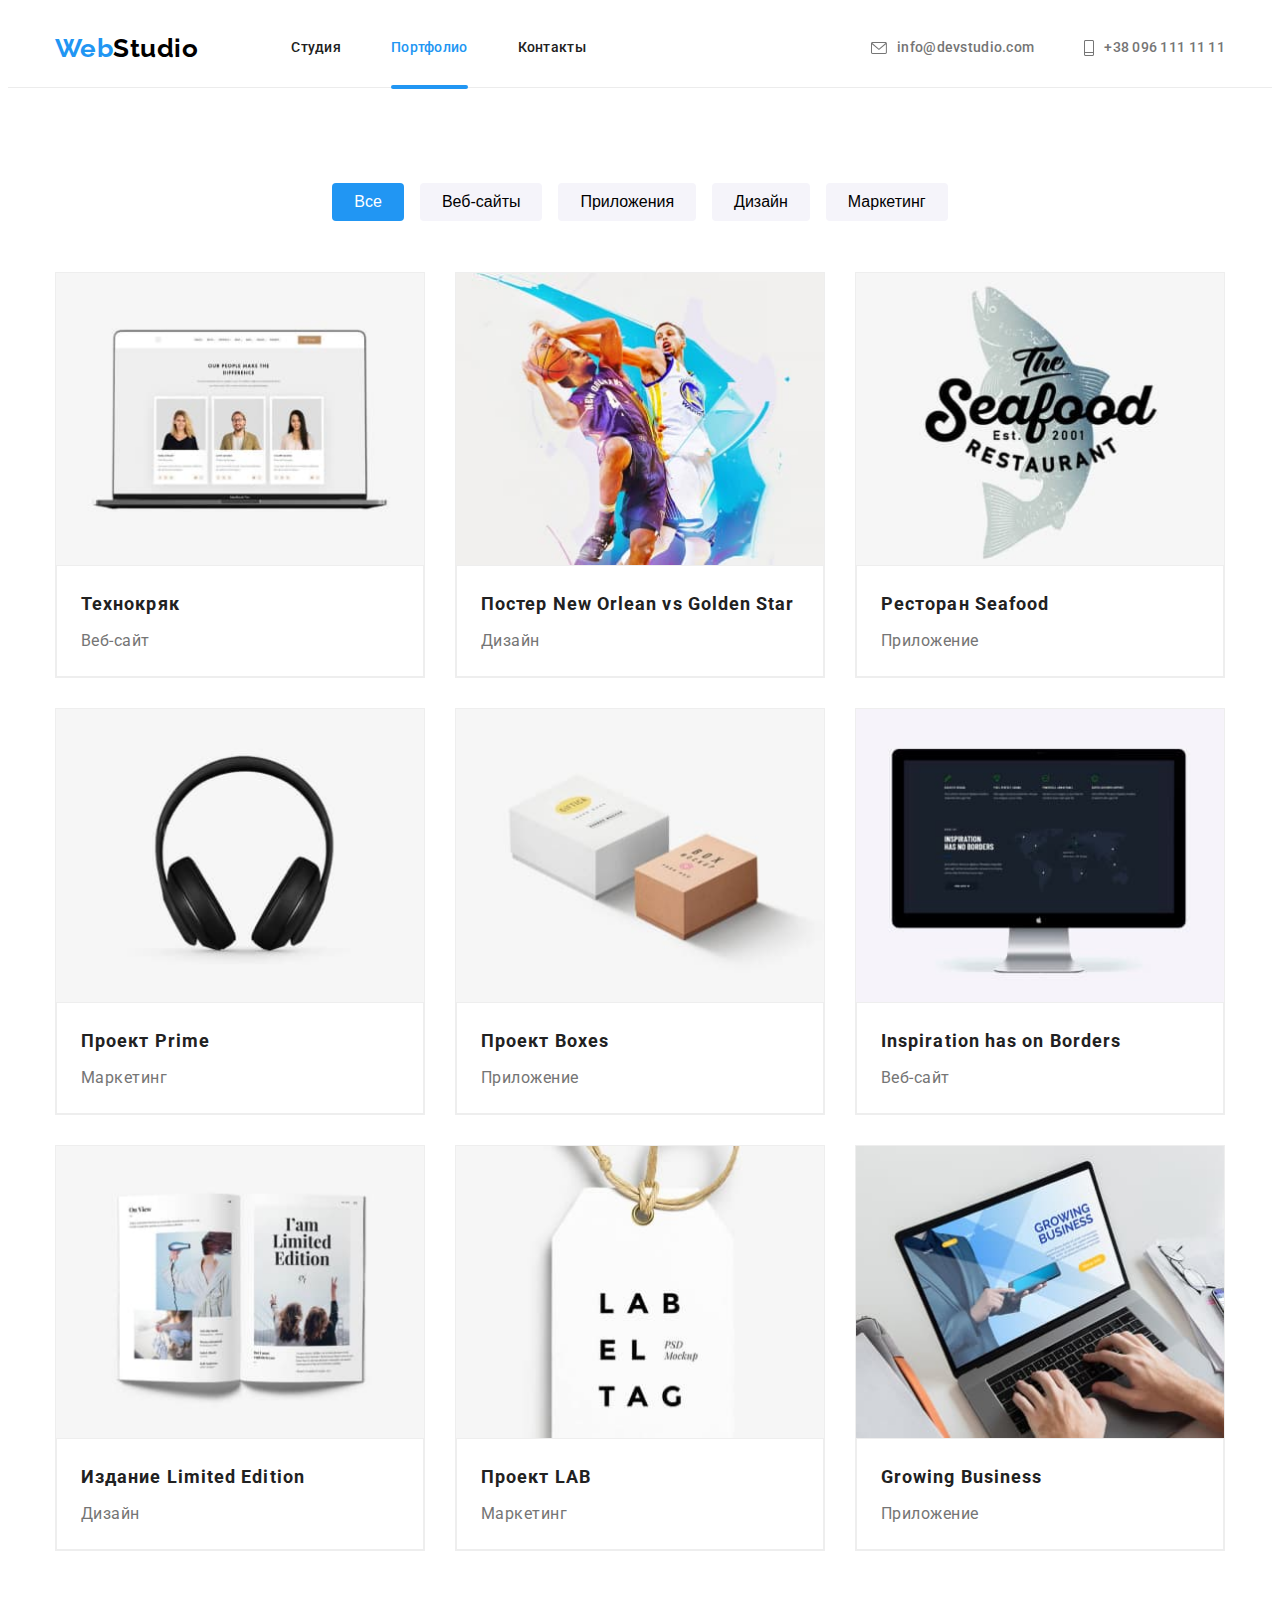
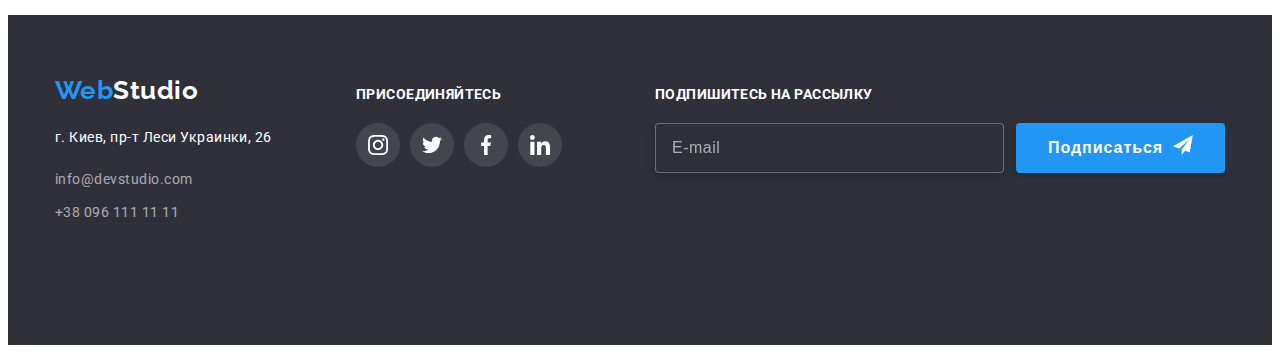
==== commit 226fccb7: "Добавляет изменения" ====
--- a/portfolio.html
+++ b/portfolio.html
@@ -100,14 +100,14 @@
           <!--Меню основной навигации для планшета и компьютера-->
           <ul class="site-nav">
             <li class="site-nav__item">
+              <a href="./index.html" class="site-nav__link">Студия</a>
+            </li>
+            <li class="site-nav__item">
               <a
-                href="./index.html"
+                href="./portfolio.html"
                 class="site-nav__link site-nav__link--active"
-                >Студия</a
+                >Портфолио</a
               >
-            </li>
-            <li class="site-nav__item">
-              <a href="./portfolio.html" class="site-nav__link">Портфолио</a>
             </li>
             <li class="site-nav__item">
               <a href="#address" class="site-nav__link">Контакты</a>
@@ -141,7 +141,7 @@
       <section class="section">
         <div class="container">
           <h1 class="none">Портфолио</h1>
-          <ul class="btn-list list">
+          <ul class="btn-list">
             <li class="btn-list__item">
               <button type="button" class="btn-list__button-all">Все</button>
             </li>
@@ -167,7 +167,7 @@
             </li>
           </ul>
 
-          <ul class="portfolio-list list">
+          <ul class="portfolio-list">
             <li class="portfolio-list__item">
               <a class="portfolio-list__link" href="">
                 <div class="card">
--- a/css/main.min.css
+++ b/css/main.min.css
@@ -1,2 +1,2 @@
-html{box-sizing:border-box}*,*::before,*::after{box-sizing:inherit}body{background-color:#fff;font-family:'Roboto', sans-serif;color:#212121;letter-spacing:0.03em}.container{width:1200px;padding:0 15px;margin:0 auto}@media screen and (min-width: 480px){.container{width:480px}}@media screen and (min-width: 768px){.container{width:768px}}@media screen and (min-width: 1200px){.container{width:1200px}}h1,h2,h3,h4{margin:0}h2{font-weight:bold;font-size:36px;line-height:1.17;text-align:center;color:#212121;margin-bottom:30px}@media screen and (min-width: 1200px){h2{margin-bottom:50px}}p{margin:0}ul{padding:0;margin:0;list-style:none}img{display:block;max-width:100%;height:auto}a{text-decoration:none}.section{padding:60px 0px}@media screen and (min-width: 1200px){.section{padding:94px 0}}.section__title{font-weight:700;font-size:36px;line-height:1.16;text-align:center;margin-top:0;margin-bottom:50px}.none{display:none}@media screen and (max-width: 480px){.img_mobile{display:block}}@media screen and (min-width: 481px){.img_mobile{display:none}}@media screen and (min-width: 769px){.img_mobile{display:none}}@media screen and (max-width: 480px){.img_tablet{display:none}}@media screen and (min-width: 481px){.img_tablet{display:block}}@media screen and (min-width: 769px){.img_tablet{display:none}}@media screen and (max-width: 480px){.img_desktop{display:none}}@media screen and (min-width: 481px){.img_desktop{display:none}}@media screen and (min-width: 769px){.img_desktop{display:block}}.page-header{height:60px;border-bottom:1px solid #ececec}@media screen and (max-width: 767px){.page-header{padding-top:16px}}@media screen and (min-width: 768px){.page-header{min-height:80px}}.page-header .nav{display:flex;align-items:center}@media screen and (max-width: 767px){.page-header .nav{width:100%}}.main-nav{display:flex;align-items:center;justify-content:space-between;width:1200px;position:relative}.site-nav{display:none;margin-left:93px}@media screen and (min-width: 768px){.site-nav{display:flex;align-items:center}}.site-nav__item+.site-nav__item{margin-left:50px}.site-nav__link{position:relative;display:block;font-weight:500;font-size:14px;line-height:1.14;letter-spacing:0.02em;color:currentColor;padding-top:32px;padding-bottom:32px;transition:color 250ms cubic-bezier(0.4, 0, 0.2, 1)}.site-nav__link:hover,.site-nav__link:focus{color:#2196f3;fill:#2196f3}.site-nav__link--active{color:#2196f3;fill:#2196f3}.site-nav__link--active::after{position:absolute;content:'';width:100%;height:4px;bottom:-1px;left:0;background:#2196f3;border-radius:2px}.contact{display:none}@media screen and (min-width: 768px){.contact{display:block}}@media screen and (min-width: 1200px){.contact{display:flex;justify-content:right;align-items:center}}.contact__item{display:flex;align-items:center}@media screen and (min-width: 768px) and (max-width: 1199px){.contact__item:not(:last-child){margin-bottom:10px}}@media screen and (min-width: 1200px){.contact__item:not(:first-child){margin-left:50px}}.contact__link{display:flex;align-items:center;color:#757575;fill:#757575;font-weight:500;font-size:14px;line-height:1.14;letter-spacing:0.02em;transition:color 250ms cubic-bezier(0.4, 0, 0.2, 1),fill 250ms cubic-bezier(0.4, 0, 0.2, 1)}.contact__link:hover,.contact__link:focus{color:#2196f3;fill:#2196f3}.contact__icon{margin-right:10px}.menu-button{display:inline-flex;margin:0;padding:0;border:none;background-color:transparent;position:absolute;z-index:1000;top:-5px;right:10px}.menu-button:active{color:#2196f3}@media screen and (min-width: 768px){.menu-button{display:none}}.menu-button .icon-cross{display:none}.menu-button.is-open .icon-cross{display:block}.menu-button.is-open .icon-menu{display:none}.menu-container{display:none;position:fixed;overflow:scroll;top:0;left:0;width:100%;height:100%;background-color:#fff;padding:48px 40px}.menu-container.is-open{display:block}.icon-cross,.icon-menu{transition:fill 250ms cubic-bezier(0.4, 0, 0.2, 1)}.icon-cross:hover,.icon-cross:focus{fill:#2196f3}.icon-menu:hover,.icon-menu:focus{fill:#2196f3}.mobile-menu__item{font-weight:500;font-size:40px;line-height:47px;letter-spacing:0.02em}.mobile-menu{font-weight:500;letter-spacing:0.02;margin-bottom:37.94vh}@media screen and (min-width: 480px){.mobile-menu{margin-bottom:302px}}.mobile-menu__item:not(:last-child){margin-bottom:4.02vh}@media screen and (min-width: 480px){.mobile-menu__item:not(:last-child){margin-bottom:32px}}.mobile-menu__link{font-size:8.333vw;line-height:1.175;color:#212121}.mobile-menu__link:hover,.mobile-menu__link:focus,.mobile-menu__link__link--active{color:#2196f3}@media screen and (min-width: 480px){.mobile-menu__link{font-size:40px}}.mobile-contacts{margin-bottom:8.04vh}@media screen and (min-width: 480px){.mobile-contacts{margin-bottom:64px}}.mobile-contacts__tel{font-size:7.083vw;display:block;line-height:1.176;color:#2196f3;margin-bottom:4.02vh}@media screen and (min-width: 480px){.mobile-contacts__tel{font-size:34px;margin-bottom:32px}}.mobile-contacts__email{display:block;font-size:5vw;line-height:1.167;color:#757575}.mobile-social{display:flex;width:100%}.mobile-social__link{display:block;font-size:3.75vw;line-height:1.22;color:#2196f3}.mobile-social__item:not(:last-child) .mobile-social__link{border-right:1px solid rgba(33,33,33,0.2);padding-right:2.083vw}@media screen and (min-width: 480px){.mobile-social__item:not(:last-child) .mobile-social__link{padding-right:10px}}.mobile-social__item:not(:first-child) .mobile-social__link{padding-left:2.083vw}@media screen and (min-width: 480px){.mobile-social__item:not(:first-child) .mobile-social__link{padding-left:10px}}.logo-web{color:#2196f3}.logo-studio{color:#000}.logo-studio--white{color:#fff}.logo{font-family:'Raleway', sans-serif;font-weight:700;font-size:26px;line-height:1.19}.logo:hover{color:#2196f3;transition:color 250ms cubic-bezier(0.4, 0, 0.2, 1)}.logotip{display:block;font-family:'Raleway', sans-serif;font-weight:700;font-size:26px;line-height:1.19;margin-bottom:20px;margin-right:0}.logotip:hover{color:#2196f3;transition:color 250ms cubic-bezier(0.4, 0, 0.2, 1)}.hero{background-image:linear-gradient(to right, rgba(47,48,58,0.4), rgba(47,48,58,0.4)),url("/images/hero_mobile_1x.jpg");background-color:#2f303a;background-repeat:no-repeat;background-position:center;background-size:cover;max-width:1600px;height:400px;text-align:center;padding-top:200px;padding-bottom:200px;margin-left:auto;margin-right:auto}@media screen and (min-width: 1200px){.hero{height:600px}}@media (min-device-pixel-ratio: 2), (min-resolution: 192dpi), (min-resolution: 2dppx){.hero{background-image:linear-gradient(rgba(47,48,58,0.4), rgba(47,48,58,0.4)),url("/images/hero_mobile_2x.jpg")}}@media screen and (min-width: 481px){.hero{background-image:linear-gradient(rgba(47,48,58,0.4), rgba(47,48,58,0.4)),url("/images/hero_tablet_1x.jpg")}}@media screen and (min-width: 481px) and (min-device-pixel-ratio: 2), screen and (min-width: 481px) and (min-resolution: 192dpi), screen and (min-width: 481px) and (min-resolution: 2dppx){.hero{background-image:linear-gradient(rgba(47,48,58,0.4), rgba(47,48,58,0.4)),url("/images/hero_tablet_2x.jpg")}}@media screen and (min-width: 769px){.hero{background-image:linear-gradient(rgba(47,48,58,0.4), rgba(47,48,58,0.4)),url("/images/hero_desktop_1x.jpg")}}@media screen and (min-width: 769px) and (min-device-pixel-ratio: 2), screen and (min-width: 769px) and (min-resolution: 192dpi), screen and (min-width: 769px) and (min-resolution: 2dppx){.hero{background-image:linear-gradient(rgba(47,48,58,0.4), rgba(47,48,58,0.4)),url("/images/hero_desktop_2x.jpg")}}.overlay{padding:118px 15px;width:100%;margin-right:auto;margin-left:auto}@media screen and (min-width: 480px){.overlay{width:480px}}@media screen and (min-width: 768px){.overlay{width:768px}}@media screen and (min-width: 1200px){.overlay{width:1200px;padding-top:200px;padding-bottom:200px}}.hero__title{color:#fff;font-weight:900;font-size:44px;line-height:1.36;letter-spacing:0.06em;text-transform:uppercase;font-weight:900;font-size:26px;line-height:1.615;margin:0 auto 30px auto;width:100%}@media screen and (min-width: 480px){.hero__title{width:360px}}@media screen and (min-width: 1200px){.hero__title{width:696px;font-size:44px;line-height:1.36}}.button{display:block;color:#fff;background-color:#2196f3;font-weight:700;font-size:16px;line-height:1.87;text-align:center;letter-spacing:0.06em;cursor:pointer;border-radius:4px;border:0;box-shadow:0px 4px 4px rgba(0,0,0,0.15);padding:10px 32px;margin:0 auto;min-width:200px;transition:background-color 250ms cubic-bezier(0.4, 0, 0.2, 1)}.modal__button{position:absolute;top:8px;right:8px;padding:0;width:30px;height:30px;display:flex;justify-content:center;align-items:center;background:#fff;border:1px solid rgba(0,0,0,0.1);border-radius:50%}.modal__button:hover,.modal__button:focus{cursor:pointer;transition:background-color 250ms cubic-bezier(0.4, 0, 0.2, 1)}.modal__icon{fill:currentColor;transition:fill 250ms cubic-bezier(0.4, 0, 0.2, 1)}.modal__icon:hover,.modal__icon:focus{fill:#2196f3}.btn-list__button-portfolio{display:block;background-color:#f5f4fa;font-weight:500;font-size:16px;line-height:1.62;text-align:center;cursor:pointer;outline:none;border:0;border-radius:4px;padding:6px 22px}.btn-list__button-all{display:block;color:#fff;background-color:#2196f3;font-weight:500;font-size:16px;line-height:1.62;text-align:center;outline:none;border:0;border-radius:4px;padding:6px 22px}.btn-list__button-all:hover,.btn-list__button-all:focus,.btn-list__button-portfolio:hover,.btn-list__button-portfolio:focus{color:#fff;background-color:#2196f3;outline:none;border:0;box-shadow:0px 3px 1px rgba(0,0,0,0.1),0px 1px 2px rgba(0,0,0,0.08),0px 2px 2px rgba(0,0,0,0.12);transition:background-color 250ms cubic-bezier(0.4, 0, 0.2, 1)}@media screen and (min-width: 768px){.feature-list{display:flex;flex-wrap:wrap;margin:-15px}}.feature-list .icon-wrapper{display:flex;align-content:center;justify-content:center;background-color:#f5f4fa;padding:25px 0;margin-bottom:30px}@media screen and (min-width: 768px){.feature-list__item{width:354px;margin:15px}}@media screen and (min-width: 1200px){.feature-list__item{width:270px}}@media screen and (max-width: 767px){.feature-list__item:not(:last-child){margin-bottom:30px}}.feature-list__title{font-weight:700;font-size:14px;line-height:1.14;text-transform:uppercase;margin-top:0;margin-bottom:10px}@media screen and (max-width: 1199px){.feature-list__title{text-align:center}}.feature-list__text{color:#757575;font-size:14px;line-height:1.71;margin:0;padding:0}.job{display:none;padding-top:0}@media screen and (min-width: 1200px){.job{display:block}}.job-list{display:flex;flex-wrap:wrap}.job-list__item{position:relative}.job-list__item:not(:last-child){margin-right:30px}.job-list__img{display:block;max-width:100%}.job-list__text{position:absolute;margin:0;padding:0;bottom:0;left:0;width:100%;height:70px;display:flex;justify-content:center;align-items:center;background:rgba(47,48,58,0.8);font-weight:700;font-size:14px;line-height:1.14;text-align:center;text-transform:uppercase;color:#fff}.team{background-color:#f5f4fa}@media screen and (min-width: 768px){.team-list{display:flex;flex-wrap:wrap;margin-bottom:-15px}}@media screen and (min-width: 768px) and (min-width: 480px){.team-list{margin:-15px}}.team-list__item{background:#fff;box-shadow:0px 1px 3px rgba(0,0,0,0.12),0px 1px 1px rgba(0,0,0,0.14),0px 2px 1px rgba(0,0,0,0.2);border-radius:0px 0px 4px 4px;margin-bottom:15px}@media screen and (min-width: 480px){.team-list__item{margin:15px}}@media screen and (min-width: 768px){.team-list__item{width:354px}}@media screen and (min-width: 1200px){.team-list__item{width:270px}}.team-list__img{max-width:100%;height:auto}.team-list__card{background:#fff;margin:0;padding:30px 32px}.team-list__title{margin-bottom:10px;padding:0;font-weight:500;font-size:16px;line-height:1.19;text-align:center;color:#212121}.team-list__text{color:#757575;font-size:16px;line-height:1.19;text-align:center;margin-bottom:16px;padding:0}.social-networks{display:flex;justify-content:space-between;width:206px;margin-left:auto;margin-right:auto}.social-networks__item{box-shadow:none}.social-networks__item+.social-networks__item{margin-left:10px}.social-networks__link{display:flex;justify-content:center;align-items:center;width:44px;height:44px;border-radius:50%;background:#fff;fill:#afb1b8;transition:background-color 250ms cubic-bezier(0.4, 0, 0.2, 1),fill 250ms cubic-bezier(0.4, 0, 0.2, 1)}.social-networks__link:hover,.social-networks__link:focus{fill:#fff;background:#2196f3;cursor:pointer}.company-list{display:flex;justify-content:center;flex-wrap:wrap;margin:-15px}.company-list__item{margin:15px;outline:none}.company-list__link{fill:#afb1b8;display:flex;align-items:center;justify-content:center;width:170px;height:92px;border:1px solid #afb1b8;border-radius:4px;transition:fill 250ms cubic-bezier(0.4, 0, 0.2, 1),border-color 250ms cubic-bezier(0.4, 0, 0.2, 1)}.company-list__link:hover,.company-list__link:focus{fill:#2196f3;border:1px solid #2196f3;transition:fill 250ms cubic-bezier(0.4, 0, 0.2, 1),border-color 250ms cubic-bezier(0.4, 0, 0.2, 1)}.page-footer{background-color:#2f303a;padding-top:60px;padding-bottom:60px}.page-footer .container{display:flex}@media screen and (max-width: 1199px){.page-footer .container{align-items:center;flex-direction:column}}@media screen and (max-width: 767px){.page-footer .container{padding-left:15px;padding-right:15px}}@media screen and (min-width: 1200px){.page-footer .container{align-items:baseline}}.page-footer__container{display:flex}@media screen and (max-width: 767px){.page-footer__container{align-items:center;flex-direction:column}}@media screen and (min-width: 768px){.page-footer__container{align-items:baseline;justify-content:center;margin-bottom:60px}}.footer-address{display:flex;flex-direction:column}@media screen and (max-width: 1199px){.footer-address{align-items:center}}@media screen and (max-width: 767px){.footer-address{margin-bottom:60px}}@media screen and (min-width: 768px){.footer-address{margin-right:165px}}@media screen and (min-width: 1200px){.footer-address{width:231px;margin-right:70px}}.address{font-style:normal}.footer-list{display:flex;flex-direction:column}@media screen and (max-width: 1199px){.footer-list{align-items:center}}.address__town{color:#fff;font-size:14px;line-height:1.71;margin-top:0;margin-bottom:9px}.footer-list__item:not(:last-child){margin-bottom:8px}@media screen and (min-width: 1200px){.footer-list__item:not(:last-child){margin-bottom:9px}}.footer-list__link{color:rgba(255,255,255,0.6);font-size:14px;line-height:1.71;transition:color 250ms cubic-bezier(0.4, 0, 0.2, 1)}.footer-list__link:hover,.footer-list__link:focus{color:#2196f3}.footer-social{width:206px}@media screen and (max-width: 767px){.footer-social{margin-bottom:60px}}@media screen and (min-width: 1200px){.footer-social{margin-right:93px}}.footer__title{color:#fff;font-weight:700;font-size:14px;line-height:1.14;letter-spacing:0.03em;margin-top:0;margin-bottom:20px;text-transform:uppercase}@media screen and (max-width: 1199px){.footer__title{text-align:center}}.footer-social-list{display:flex}.footer-social-list__item+.footer-social-list__item{margin-left:10px}.footer-social-list__link{display:inline-flex;justify-content:center;align-items:center;width:44px;height:44px;border-radius:50%;fill:#fff;background:rgba(255,255,255,0.1)}.footer-social-list__link:hover,.footer-social-list__link:focus{background:#2196f3;transition:background-color 250ms cubic-bezier(0.4, 0, 0.2, 1)}.subscribe{width:570px}.subscribe__form{display:flex}.subscribe__input-mail{width:358px;height:50px;padding:15px 16px;margin-right:12px;font-size:16px;line-height:1.25;align-items:center;letter-spacing:0.03em;color:rgba(255,255,255,0.6);background:#2f303a;border:1px solid rgba(255,255,255,0.3);filter:drop-shadow(0px 4px 4px rgba(0,0,0,0.15));border-radius:4px}.subscribe__input-mail::placeholder{color:rgba(255,255,255,0.6)}.subscribe .button{display:flex}.subscribe__icon{fill:currentColor;width:24px;height:24px;margin-left:10px}.btn-list{display:flex;margin-bottom:50px;justify-content:center}.btn-list__item:hover,.btn-list__item:focus{box-shadow:0px 3px 1px rgba(0,0,0,0.1),0px 1px 2px rgba(0,0,0,0.08),0px 2px 2px rgba(0,0,0,0.12);cursor:pointer;transition:background-color 250ms cubic-bezier(0.4, 0, 0.2, 1),box-shadow 250ms cubic-bezier(0.4, 0, 0.2, 1)}.btn-list__item+.btn-list__item{margin-left:8px}.portfolio-list{display:flex;flex-wrap:wrap}.portfolio-list__item{width:370px;margin-right:30px;margin-bottom:30px;border:1px solid #eeeeee}.portfolio-list__item:hover,.portfolio-list__item:focus{box-shadow:0px 1px 1px rgba(0,0,0,0.12),0px 4px 4px rgba(0,0,0,0.06),1px 4px 6px rgba(0,0,0,0.16);cursor:pointer;transition:box-shadow 250ms cubic-bezier(0.4, 0, 0.2, 1)}.portfolio-list__item:nth-child(3n){margin-right:0}.portfolio-list__item:nth-last-child(-n+3){margin-bottom:0}.portfolio-list__link{display:block;color:#757575;transition:box-shadow 250ms cubic-bezier(0.4, 0, 0.2, 1)}.portfolio-list__link:hover,.portfolio-list__link:focus{box-shadow:0px 1px 1px rgba(0,0,0,0.12),0px 4px 4px rgba(0,0,0,0.06),1px 4px 6px rgba(0,0,0,0.16);transition:box-shadow 250ms cubic-bezier(0.4, 0, 0.2, 1)}.portfolio-list .card{position:relative;overflow:hidden}.card__img{display:block}.card__overlay{position:absolute;z-index:1;display:flex;align-items:center;width:100%;height:294px;background:#2196f3;padding:24px;transition:transform 250ms cubic-bezier(0.4, 0, 0.2, 1)}.portfolio-list__link:hover .card__overlay,.portfolio-list__link:focus .card__overlay{transform:translateY(-100%);transition:background-color 250ms cubic-bezier(0.4, 0, 0.2, 1),transform 250ms cubic-bezier(0.4, 0, 0.2, 1)}.card__text{font-size:18px;line-height:1.556;color:#fff;margin:0;padding:0;bottom:0}.portfolio-list .portfolio-card{padding:20px 24px;border:1px solid #eeeeee}.portfolio-card__title{font-weight:700;font-size:18px;line-height:2;letter-spacing:0.06em;margin-top:0;margin-bottom:4px;color:#212121}.portfolio-card__text{color:#757575;font-size:16px;line-height:1.87;margin-top:0;margin-bottom:0}.backdrop{position:fixed;top:0;left:0;z-index:1001;width:100%;height:100%;background:rgba(0,0,0,0.2);opacity:1;transition:opacity 250ms cubic-bezier(0.4, 0, 0.2, 1);overflow-y:scroll;padding:93px 15px 94px}@media screen and (min-width: 768px){.backdrop{padding:208px 159px 207px}}.backdrop.is-hidden{opacity:0;pointer-events:none}.backdrop.is-hidden .modal{transform:translate(-50%, -50%) scale(0.9)}.modal{width:100%;position:relative;transition:transform 250ms cubic-bezier(0.4, 0, 0.2, 1);background-color:#fff;box-shadow:0px 1px 3px rgba(0,0,0,0.12),0px 1px 1px rgba(0,0,0,0.14),0px 2px 1px rgba(0,0,0,0.2);border-radius:4px}@media screen and (min-width: 768px){.modal{position:absolute;top:50%;left:50%;width:450px;height:609px;transform:translate(-50%, -50%) scale(1)}}@media screen and (min-width: 1200px){.modal{height:581px;width:528px}}.form{padding:40px}.form__caption{color:#212121;font-weight:700;font-size:20px;line-height:1.15;text-align:center;letter-spacing:0.03em;margin-top:0;margin-bottom:12px}@media screen and (min-width: 1200px){.form__caption{line-height:1.15}}.form__label{display:flex;flex-direction:column;margin-bottom:10px}.form__text{color:#757575;font-size:12px;line-height:1.16;letter-spacing:0.01em;margin-bottom:4px}.form__field{display:flex;position:relative}.form__input{width:100%;height:40px;padding-left:42px;padding-right:42px;font-size:14px;line-height:1.14;letter-spacing:0.01em;border:1px solid rgba(33,33,33,0.2);border-radius:4px;transition:border-color 250ms cubic-bezier(0.4, 0, 0.2, 1)}.form__input:focus{outline:none;border-color:#2196f3}.form__icon{position:absolute;left:12px;top:50%;transform:translateY(-50%);fill:currentColor;transition:color 250ms cubic-bezier(0.4, 0, 0.2, 1)}.form__comment{width:100%;height:120px;padding:12px 16px;font-size:14px;line-height:1.14;letter-spacing:0.01em;border:1px solid rgba(33,33,33,0.2);border-radius:4px;transition:border-color 250ms cubic-bezier(0.4, 0, 0.2, 1);resize:none}.form__comment:focus{outline:none;border-color:#2196f3}.form__comment:placeholder-shown{color:rgba(117,117,117,0.5)}.form__input:focus+.form__icon{color:#2196f3}.form__agree{display:flex;align-items:center;justify-content:center;font-size:14px;line-height:1.71;letter-spacing:0.03em;color:#757575}.form__check{display:inline-flex;margin-right:7px;cursor:pointer}.form__check-icon{width:16px;height:15px;border:2px solid #212121;border-radius:2px;margin-right:7px;transition:background-color 250ms cubic-bezier(0.4, 0, 0.2, 1),border-color 250ms cubic-bezier(0.4, 0, 0.2, 1),background-image 250ms cubic-bezier(0.4, 0, 0.2, 1)}.form__check:checked+.form__check-icon{background-color:#2196f3;border-color:#2196f3}.form__link{color:#2196f3;text-decoration:underline}.btn-send{margin-top:30px}
+html{box-sizing:border-box}*,*::before,*::after{box-sizing:inherit}body{background-color:#fff;font-family:'Roboto', sans-serif;color:#212121;letter-spacing:0.03em}.container{width:1200px;padding:0 15px;margin:0 auto}@media screen and (min-width: 480px){.container{width:480px}}@media screen and (min-width: 768px){.container{width:768px}}@media screen and (min-width: 1200px){.container{width:1200px}}h1,h2,h3,h4{margin:0}h2{font-weight:bold;font-size:36px;line-height:1.17;color:#212121;margin-bottom:30px}@media screen and (min-width: 1200px){h2{margin-bottom:50px}}p{margin:0}ul{padding:0;margin:0;list-style:none}img{display:block;max-width:100%;height:auto}a{text-decoration:none}.section{padding:60px 0px}@media screen and (min-width: 1200px){.section{padding:94px 0}}.section__title{font-weight:700;font-size:36px;line-height:1.16;text-align:center;margin-top:0;margin-bottom:50px}.none{display:none}@media screen and (max-width: 480px){.img_mobile{display:block}}@media screen and (min-width: 481px){.img_mobile{display:none}}@media screen and (min-width: 769px){.img_mobile{display:none}}@media screen and (max-width: 480px){.img_tablet{display:none}}@media screen and (min-width: 481px){.img_tablet{display:block}}@media screen and (min-width: 769px){.img_tablet{display:none}}@media screen and (max-width: 480px){.img_desktop{display:none}}@media screen and (min-width: 481px){.img_desktop{display:none}}@media screen and (min-width: 769px){.img_desktop{display:block}}.page-header{height:60px;border-bottom:1px solid #ececec}@media screen and (max-width: 767px){.page-header{padding-top:16px}}@media screen and (min-width: 768px){.page-header{min-height:80px}}.page-header .nav{display:flex;align-items:center}@media screen and (max-width: 767px){.page-header .nav{width:100%}}.main-nav{display:flex;align-items:center;justify-content:space-between;width:1200px;position:relative}.site-nav{display:none;margin-left:93px}@media screen and (min-width: 768px){.site-nav{display:flex;align-items:center}}.site-nav__item+.site-nav__item{margin-left:50px}.site-nav__link{position:relative;display:block;font-weight:500;font-size:14px;line-height:1.14;letter-spacing:0.02em;color:currentColor;padding-top:32px;padding-bottom:32px;transition:color 250ms cubic-bezier(0.4, 0, 0.2, 1)}.site-nav__link:hover,.site-nav__link:focus{color:#2196f3;fill:#2196f3}.site-nav__link--active{color:#2196f3;fill:#2196f3}.site-nav__link--active::after{position:absolute;content:'';width:100%;height:4px;bottom:-1px;left:0;background:#2196f3;border-radius:2px}.contact{display:none}@media screen and (min-width: 768px){.contact{display:block}}@media screen and (min-width: 1200px){.contact{display:flex;justify-content:right;align-items:center}}.contact__item{display:flex;align-items:center}@media screen and (min-width: 768px) and (max-width: 1199px){.contact__item:not(:last-child){margin-bottom:10px}}@media screen and (min-width: 1200px){.contact__item:not(:first-child){margin-left:50px}}.contact__link{display:flex;align-items:center;color:#757575;fill:#757575;font-weight:500;font-size:14px;line-height:1.14;letter-spacing:0.02em;transition:color 250ms cubic-bezier(0.4, 0, 0.2, 1),fill 250ms cubic-bezier(0.4, 0, 0.2, 1)}.contact__link:hover,.contact__link:focus{color:#2196f3;fill:#2196f3}.contact__icon{margin-right:10px}.menu-button{display:inline-flex;margin:0;padding:0;border:none;background-color:transparent;position:absolute;z-index:1000;top:-5px;right:10px}.menu-button:active{color:#2196f3}@media screen and (min-width: 768px){.menu-button{display:none}}.menu-button .icon-cross{display:none}.menu-button.is-open .icon-cross{display:block}.menu-button.is-open .icon-menu{display:none}.menu-container{display:none;position:fixed;overflow:scroll;top:0;left:0;width:100%;height:100%;background-color:#fff;padding:48px 40px}.menu-container.is-open{display:block}.icon-cross,.icon-menu{transition:fill 250ms cubic-bezier(0.4, 0, 0.2, 1)}.icon-cross:hover,.icon-cross:focus{fill:#2196f3}.icon-menu:hover,.icon-menu:focus{fill:#2196f3}.mobile-menu__item{font-weight:500;font-size:40px;line-height:47px;letter-spacing:0.02em}.mobile-menu{font-weight:500;letter-spacing:0.02;margin-bottom:37.94vh}@media screen and (min-width: 480px){.mobile-menu{margin-bottom:302px}}.mobile-menu__item:not(:last-child){margin-bottom:4.02vh}@media screen and (min-width: 480px){.mobile-menu__item:not(:last-child){margin-bottom:32px}}.mobile-menu__link{font-size:8.333vw;line-height:1.175;color:#212121}.mobile-menu__link:hover,.mobile-menu__link:focus,.mobile-menu__link__link--active{color:#2196f3}@media screen and (min-width: 480px){.mobile-menu__link{font-size:40px}}.mobile-contacts{margin-bottom:8.04vh}@media screen and (min-width: 480px){.mobile-contacts{margin-bottom:64px}}.mobile-contacts__tel{font-size:7.083vw;display:block;line-height:1.176;color:#2196f3;margin-bottom:4.02vh}@media screen and (min-width: 480px){.mobile-contacts__tel{font-size:34px;margin-bottom:32px}}.mobile-contacts__email{display:block;font-size:5vw;line-height:1.167;color:#757575}.mobile-social{display:flex;width:100%}.mobile-social__link{display:block;font-size:3.75vw;line-height:1.22;color:#2196f3}.mobile-social__item:not(:last-child) .mobile-social__link{border-right:1px solid rgba(33,33,33,0.2);padding-right:2.083vw}@media screen and (min-width: 480px){.mobile-social__item:not(:last-child) .mobile-social__link{padding-right:10px}}.mobile-social__item:not(:first-child) .mobile-social__link{padding-left:2.083vw}@media screen and (min-width: 480px){.mobile-social__item:not(:first-child) .mobile-social__link{padding-left:10px}}.logo-web{color:#2196f3}.logo-studio{color:#000}.logo-studio--white{color:#fff}.logo{font-family:'Raleway', sans-serif;font-weight:700;font-size:26px;line-height:1.19}.logo:hover{color:#2196f3;transition:color 250ms cubic-bezier(0.4, 0, 0.2, 1)}.logotip{display:block;font-family:'Raleway', sans-serif;font-weight:700;font-size:26px;line-height:1.19;margin-bottom:20px;margin-right:0}.logotip:hover{color:#2196f3;transition:color 250ms cubic-bezier(0.4, 0, 0.2, 1)}.hero{background-image:linear-gradient(to right, rgba(47,48,58,0.4), rgba(47,48,58,0.4)),url("/images/hero_mobile_1x.jpg");background-color:#2f303a;background-repeat:no-repeat;background-position:center;background-size:cover;max-width:1600px;height:400px;text-align:center;padding-top:200px;padding-bottom:200px;margin-left:auto;margin-right:auto}@media screen and (min-width: 1200px){.hero{height:600px}}@media (min-device-pixel-ratio: 2), (min-resolution: 192dpi), (min-resolution: 2dppx){.hero{background-image:linear-gradient(rgba(47,48,58,0.4), rgba(47,48,58,0.4)),url("/images/hero_mobile_2x.jpg")}}@media screen and (min-width: 481px){.hero{background-image:linear-gradient(rgba(47,48,58,0.4), rgba(47,48,58,0.4)),url("/images/hero_tablet_1x.jpg")}}@media screen and (min-width: 481px) and (min-device-pixel-ratio: 2), screen and (min-width: 481px) and (min-resolution: 192dpi), screen and (min-width: 481px) and (min-resolution: 2dppx){.hero{background-image:linear-gradient(rgba(47,48,58,0.4), rgba(47,48,58,0.4)),url("/images/hero_tablet_2x.jpg")}}@media screen and (min-width: 769px){.hero{background-image:linear-gradient(rgba(47,48,58,0.4), rgba(47,48,58,0.4)),url("/images/hero_desktop_1x.jpg")}}@media screen and (min-width: 769px) and (min-device-pixel-ratio: 2), screen and (min-width: 769px) and (min-resolution: 192dpi), screen and (min-width: 769px) and (min-resolution: 2dppx){.hero{background-image:linear-gradient(rgba(47,48,58,0.4), rgba(47,48,58,0.4)),url("/images/hero_desktop_2x.jpg")}}.overlay{padding:118px 15px;width:100%;margin-right:auto;margin-left:auto}@media screen and (min-width: 480px){.overlay{width:480px}}@media screen and (min-width: 768px){.overlay{width:768px}}@media screen and (min-width: 1200px){.overlay{width:1200px;padding-top:200px;padding-bottom:200px}}.hero__title{color:#fff;font-weight:900;font-size:44px;line-height:1.36;letter-spacing:0.06em;text-transform:uppercase;font-weight:900;font-size:26px;line-height:1.615;margin:0 auto 30px auto;width:100%}@media screen and (min-width: 480px){.hero__title{width:360px}}@media screen and (min-width: 1200px){.hero__title{width:696px;font-size:44px;line-height:1.36}}.button{display:block;color:#fff;background-color:#2196f3;font-weight:700;font-size:16px;line-height:1.87;text-align:center;letter-spacing:0.06em;cursor:pointer;border-radius:4px;border:0;box-shadow:0px 4px 4px rgba(0,0,0,0.15);padding:10px 32px;margin:0 auto;min-width:200px;transition:background-color 250ms cubic-bezier(0.4, 0, 0.2, 1)}.modal__button{position:absolute;top:8px;right:8px;padding:0;width:30px;height:30px;display:flex;justify-content:center;align-items:center;background:#fff;border:1px solid rgba(0,0,0,0.1);border-radius:50%}.modal__button:hover,.modal__button:focus{cursor:pointer;transition:background-color 250ms cubic-bezier(0.4, 0, 0.2, 1)}.modal__icon{fill:currentColor;transition:fill 250ms cubic-bezier(0.4, 0, 0.2, 1)}.modal__icon:hover,.modal__icon:focus{fill:#2196f3}.btn-list__button-portfolio{display:block;background-color:#f5f4fa;font-weight:500;font-size:16px;line-height:1.62;text-align:center;cursor:pointer;outline:none;border:0;border-radius:4px;padding:6px 22px;transition:background-color 250ms cubic-bezier(0.4, 0, 0.2, 1),color 250ms cubic-bezier(0.4, 0, 0.2, 1),box-shadow 250ms cubic-bezier(0.4, 0, 0.2, 1)}.btn-list__button-all{display:block;color:#fff;background-color:#2196f3;font-weight:500;font-size:16px;line-height:1.62;text-align:center;outline:none;border:0;border-radius:4px;padding:6px 22px;transition:background-color 250ms cubic-bezier(0.4, 0, 0.2, 1),color 250ms cubic-bezier(0.4, 0, 0.2, 1),box-shadow 250ms cubic-bezier(0.4, 0, 0.2, 1)}.btn-list__button-all:hover,.btn-list__button-all:focus,.btn-list__button-portfolio:hover,.btn-list__button-portfolio:focus{color:#fff;background-color:#2196f3;outline:none;border:0;box-shadow:0px 3px 1px rgba(0,0,0,0.1),0px 1px 2px rgba(0,0,0,0.08),0px 2px 2px rgba(0,0,0,0.12)}@media screen and (min-width: 768px){.feature-list{display:flex;flex-wrap:wrap;margin:-15px}}.feature-list .icon-wrapper{display:flex;align-content:center;justify-content:center;background-color:#f5f4fa;padding:25px 0;margin-bottom:30px}@media screen and (min-width: 768px){.feature-list__item{width:354px;margin:15px}}@media screen and (min-width: 1200px){.feature-list__item{width:270px}}@media screen and (max-width: 767px){.feature-list__item:not(:last-child){margin-bottom:30px}}.feature-list__title{font-weight:700;font-size:14px;line-height:1.14;text-transform:uppercase;margin-top:0;margin-bottom:10px}@media screen and (max-width: 1199px){.feature-list__title{text-align:center}}.feature-list__text{color:#757575;font-size:14px;line-height:1.71;margin:0;padding:0}.job{display:none;padding-top:0}@media screen and (min-width: 1200px){.job{display:block}}.job-list{display:flex;flex-wrap:wrap}.job-list__item{position:relative}.job-list__item:not(:last-child){margin-right:30px}.job-list__img{display:block;max-width:100%}.job-list__text{position:absolute;margin:0;padding:0;bottom:0;left:0;width:100%;height:70px;display:flex;justify-content:center;align-items:center;background:rgba(47,48,58,0.8);font-weight:700;font-size:14px;line-height:1.14;text-align:center;text-transform:uppercase;color:#fff}.team{background-color:#f5f4fa}@media screen and (min-width: 768px){.team-list{display:flex;flex-wrap:wrap;margin-bottom:-15px}}@media screen and (min-width: 768px) and (min-width: 480px){.team-list{margin:-15px}}.team-list__item{background:#fff;box-shadow:0px 1px 3px rgba(0,0,0,0.12),0px 1px 1px rgba(0,0,0,0.14),0px 2px 1px rgba(0,0,0,0.2);border-radius:0px 0px 4px 4px;margin-bottom:15px}@media screen and (min-width: 480px){.team-list__item{margin:15px}}@media screen and (min-width: 768px){.team-list__item{width:354px}}@media screen and (min-width: 1200px){.team-list__item{width:270px}}.team-list__img{max-width:100%;height:auto}.team-list__card{background:#fff;margin:0;padding:30px 32px}.team-list__title{margin-bottom:10px;padding:0;font-weight:500;font-size:16px;line-height:1.19;text-align:center;color:#212121}.team-list__text{color:#757575;font-size:16px;line-height:1.19;text-align:center;margin-bottom:16px;padding:0}.social-networks{display:flex;justify-content:space-between;width:206px;margin-left:auto;margin-right:auto}.social-networks__item{box-shadow:none}.social-networks__item+.social-networks__item{margin-left:10px}.social-networks__link{display:flex;justify-content:center;align-items:center;width:44px;height:44px;border-radius:50%;background:#fff;fill:#afb1b8;transition:background-color 250ms cubic-bezier(0.4, 0, 0.2, 1),fill 250ms cubic-bezier(0.4, 0, 0.2, 1)}.social-networks__link:hover,.social-networks__link:focus{fill:#fff;background:#2196f3;cursor:pointer}.company-list{display:flex;justify-content:center;flex-wrap:wrap;margin:-15px}.company-list__item{margin:15px;outline:none}.company-list__link{fill:#afb1b8;display:flex;align-items:center;justify-content:center;width:170px;height:92px;border:1px solid #afb1b8;border-radius:4px;transition:fill 250ms cubic-bezier(0.4, 0, 0.2, 1),border-color 250ms cubic-bezier(0.4, 0, 0.2, 1)}.company-list__link:hover,.company-list__link:focus{fill:#2196f3;border:1px solid #2196f3;transition:fill 250ms cubic-bezier(0.4, 0, 0.2, 1),border-color 250ms cubic-bezier(0.4, 0, 0.2, 1)}.page-footer{background-color:#2f303a;padding-top:60px;padding-bottom:60px}.page-footer .container{display:flex}@media screen and (max-width: 1199px){.page-footer .container{align-items:center;flex-direction:column}}@media screen and (max-width: 767px){.page-footer .container{padding-left:15px;padding-right:15px}}@media screen and (min-width: 1200px){.page-footer .container{align-items:baseline}}.page-footer__container{display:flex}@media screen and (max-width: 767px){.page-footer__container{align-items:center;flex-direction:column}}@media screen and (min-width: 768px){.page-footer__container{align-items:baseline;justify-content:center;margin-bottom:60px}}.footer-address{display:flex;flex-direction:column}@media screen and (max-width: 1199px){.footer-address{align-items:center}}@media screen and (max-width: 767px){.footer-address{margin-bottom:60px}}@media screen and (min-width: 768px){.footer-address{margin-right:165px}}@media screen and (min-width: 1200px){.footer-address{width:231px;margin-right:70px}}.address{font-style:normal}.footer-list{display:flex;flex-direction:column}@media screen and (max-width: 1199px){.footer-list{align-items:center}}.address__town{color:#fff;font-size:14px;line-height:1.71;margin-top:0;margin-bottom:9px}.footer-list__item:not(:last-child){margin-bottom:8px}@media screen and (min-width: 1200px){.footer-list__item:not(:last-child){margin-bottom:9px}}.footer-list__link{color:rgba(255,255,255,0.6);font-size:14px;line-height:1.71;transition:color 250ms cubic-bezier(0.4, 0, 0.2, 1)}.footer-list__link:hover,.footer-list__link:focus{color:#2196f3}.footer-social{width:206px}@media screen and (max-width: 767px){.footer-social{margin-bottom:60px}}@media screen and (min-width: 1200px){.footer-social{margin-right:93px}}.footer__title{color:#fff;font-weight:700;font-size:14px;line-height:1.14;letter-spacing:0.03em;margin-top:0;margin-bottom:20px;text-transform:uppercase}@media screen and (max-width: 1199px){.footer__title{text-align:center}}.footer-social-list{display:flex}.footer-social-list__item+.footer-social-list__item{margin-left:10px}.footer-social-list__link{display:inline-flex;justify-content:center;align-items:center;width:44px;height:44px;border-radius:50%;fill:#fff;background:rgba(255,255,255,0.1)}.footer-social-list__link:hover,.footer-social-list__link:focus{background:#2196f3;transition:background-color 250ms cubic-bezier(0.4, 0, 0.2, 1)}.subscribe{width:570px}.subscribe__form{display:flex}.subscribe__input-mail{width:358px;height:50px;padding:15px 16px;margin-right:12px;font-size:16px;line-height:1.25;align-items:center;letter-spacing:0.03em;color:rgba(255,255,255,0.6);background:#2f303a;border:1px solid rgba(255,255,255,0.3);filter:drop-shadow(0px 4px 4px rgba(0,0,0,0.15));border-radius:4px}.subscribe__input-mail::placeholder{color:rgba(255,255,255,0.6)}.subscribe .button{display:flex}.subscribe__icon{fill:currentColor;width:24px;height:24px;margin-left:10px}.btn-list{display:flex;flex-wrap:wrap;margin-right:-8px;margin-top:-15px;margin-bottom:40px;border:1px solid transparent}@media screen and (min-width: 768px){.btn-list{justify-content:center;margin-bottom:30px}}@media screen and (min-width: 1200px){.btn-list{margin-bottom:50px}}.btn-list__item{margin-right:8px;margin-top:15px;transition:background-color 250ms cubic-bezier(0.4, 0, 0.2, 1),box-shadow 250ms cubic-bezier(0.4, 0, 0.2, 1)}.btn-list__item:hover,.btn-list__item:focus{box-shadow:0px 3px 1px rgba(0,0,0,0.1),0px 1px 2px rgba(0,0,0,0.08),0px 2px 2px rgba(0,0,0,0.12);cursor:pointer}.btn-list__item+.btn-list__item{margin-left:8px}.portfolio-list{margin-bottom:-30px}@media screen and (min-width: 768px){.portfolio-list{display:flex;flex-wrap:wrap;margin-right:-30px}}.portfolio-list__item{margin-bottom:30px;border:1px solid #eeeeee;transition:box-shadow 250ms cubic-bezier(0.4, 0, 0.2, 1)}@media screen and (min-width: 480px){.portfolio-list__item{width:450px}}@media screen and (min-width: 768px){.portfolio-list__item{width:354px;margin-right:30px}}@media screen and (min-width: 1200px){.portfolio-list__item{width:370px}}.portfolio-list__item:hover,.portfolio-list__item:focus{box-shadow:0px 1px 1px rgba(0,0,0,0.12),0px 4px 4px rgba(0,0,0,0.06),1px 4px 6px rgba(0,0,0,0.16);cursor:pointer}.portfolio-list__item:nth-child(3n){margin-right:0}.portfolio-list__item:nth-last-child(-n+3){margin-bottom:0}.portfolio-list__link{display:flex;flex-direction:column;height:100%;color:#757575;transition:box-shadow 250ms cubic-bezier(0.4, 0, 0.2, 1)}.portfolio-list__link:hover,.portfolio-list__link:focus{box-shadow:0px 1px 1px rgba(0,0,0,0.12),0px 4px 4px rgba(0,0,0,0.06),1px 4px 6px rgba(0,0,0,0.16)}.portfolio-list .card{position:relative;overflow:hidden}.card__img{width:100%;height:auto}.card__overlay{position:absolute;z-index:1;display:flex;align-items:center;width:100%;height:100%;background:#2196f3;padding:24px;transition:background-color 250ms cubic-bezier(0.4, 0, 0.2, 1),transform 250ms cubic-bezier(0.4, 0, 0.2, 1)}.portfolio-list__link:hover .card__overlay,.portfolio-list__link:focus .card__overlay{transform:translateY(-100%)}.card__text{font-size:18px;line-height:1.55;color:#fff}.portfolio-list .portfolio-card{padding:20px 24px;border:1px solid #eeeeee;flex-grow:1}.portfolio-card__title{font-weight:bold;font-size:18px;line-height:2;letter-spacing:0.06em;margin-bottom:4px;color:#212121}.portfolio-card__text{color:#757575;font-size:16px;line-height:1.87}.backdrop{position:fixed;top:0;left:0;z-index:1001;width:100%;height:100%;background:rgba(0,0,0,0.2);opacity:1;transition:opacity 250ms cubic-bezier(0.4, 0, 0.2, 1);overflow-y:scroll;padding:93px 15px 94px}@media screen and (min-width: 768px){.backdrop{padding:208px 159px 207px}}.backdrop.is-hidden{opacity:0;pointer-events:none}.backdrop.is-hidden .modal{transform:translate(-50%, -50%) scale(0.9)}.modal{width:100%;position:relative;transition:transform 250ms cubic-bezier(0.4, 0, 0.2, 1);background-color:#fff;box-shadow:0px 1px 3px rgba(0,0,0,0.12),0px 1px 1px rgba(0,0,0,0.14),0px 2px 1px rgba(0,0,0,0.2);border-radius:4px}@media screen and (min-width: 768px){.modal{position:absolute;top:50%;left:50%;width:450px;height:609px;transform:translate(-50%, -50%) scale(1)}}@media screen and (min-width: 1200px){.modal{height:581px;width:528px}}.form{padding:40px}.form__caption{color:#212121;font-weight:700;font-size:20px;line-height:1.15;text-align:center;letter-spacing:0.03em;margin-top:0;margin-bottom:12px}@media screen and (min-width: 1200px){.form__caption{line-height:1.15}}.form__label{display:flex;flex-direction:column;margin-bottom:10px}.form__text{color:#757575;font-size:12px;line-height:1.16;letter-spacing:0.01em;margin-bottom:4px}.form__field{display:flex;position:relative}.form__input{width:100%;height:40px;padding-left:42px;padding-right:42px;font-size:14px;line-height:1.14;letter-spacing:0.01em;border:1px solid rgba(33,33,33,0.2);border-radius:4px;transition:border-color 250ms cubic-bezier(0.4, 0, 0.2, 1)}.form__input:focus{outline:none;border-color:#2196f3}.form__icon{position:absolute;left:12px;top:50%;transform:translateY(-50%);fill:currentColor;transition:color 250ms cubic-bezier(0.4, 0, 0.2, 1)}.form__comment{width:100%;height:120px;padding:12px 16px;font-size:14px;line-height:1.14;letter-spacing:0.01em;border:1px solid rgba(33,33,33,0.2);border-radius:4px;transition:border-color 250ms cubic-bezier(0.4, 0, 0.2, 1);resize:none}.form__comment:focus{outline:none;border-color:#2196f3}.form__comment:placeholder-shown{color:rgba(117,117,117,0.5)}.form__input:focus+.form__icon{color:#2196f3}.form__agree{display:flex;align-items:center;justify-content:center;font-size:14px;line-height:1.71;letter-spacing:0.03em;color:#757575}.form__check{display:inline-flex;margin-right:7px;cursor:pointer}.form__check-icon{width:16px;height:15px;border:2px solid #212121;border-radius:2px;margin-right:7px;transition:background-color 250ms cubic-bezier(0.4, 0, 0.2, 1),border-color 250ms cubic-bezier(0.4, 0, 0.2, 1),background-image 250ms cubic-bezier(0.4, 0, 0.2, 1)}.form__check:checked+.form__check-icon{background-color:#2196f3;border-color:#2196f3}.form__link{color:#2196f3;text-decoration:underline}.btn-send{margin-top:30px}
 /*# sourceMappingURL=main.min.css.map */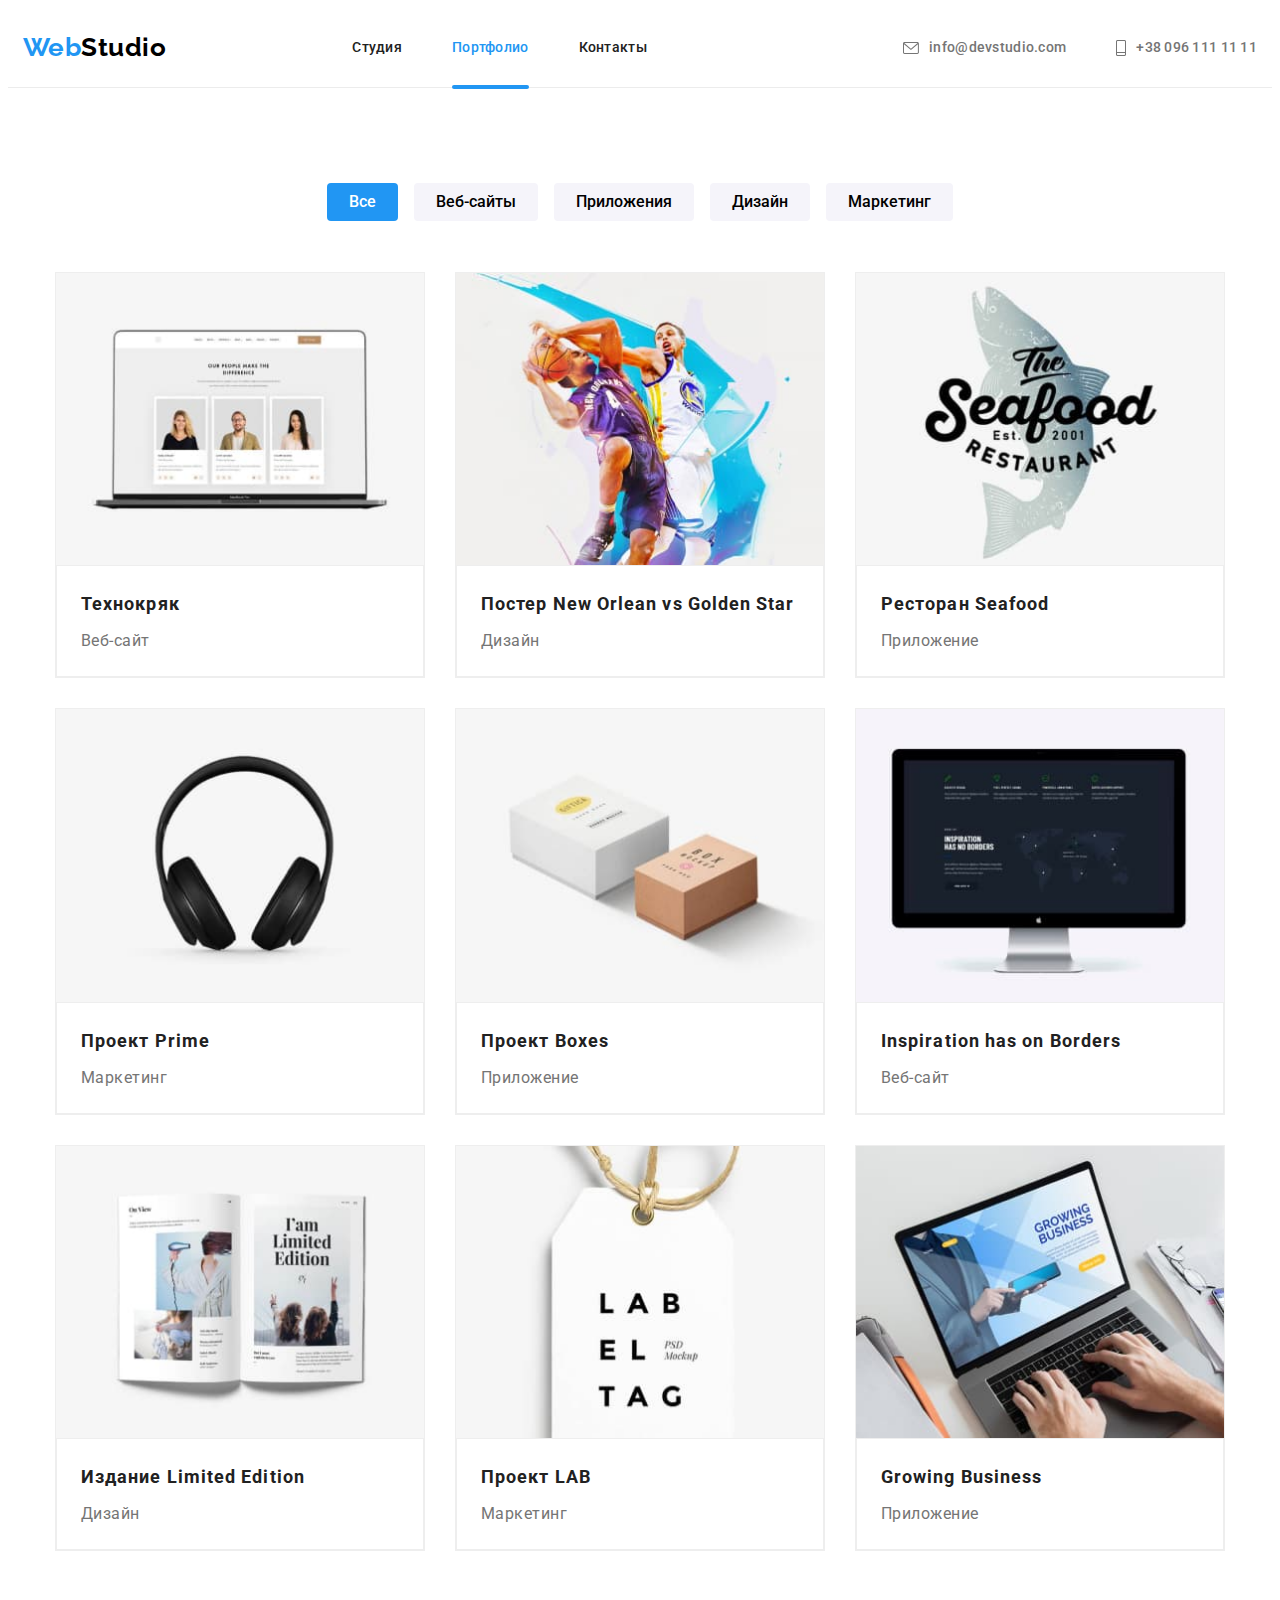
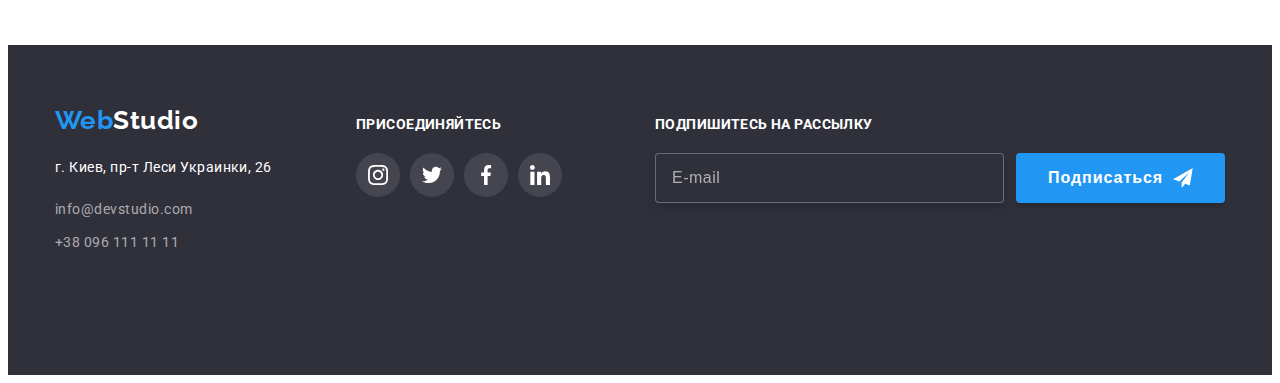
==== commit c72081db: "Добавляет изменения" ====
--- a/portfolio.html
+++ b/portfolio.html
@@ -25,7 +25,7 @@
     <header class="page-header">
       <div class="container main-nav">
         <nav class="nav">
-          <a href="./index.html" class="logo">
+          <a href="./index.html" class="logo page-header__logo">
             <span class="logo-web">Web</span
             ><span class="logo-studio">Studio</span>
           </a>
--- a/css/main.min.css
+++ b/css/main.min.css
@@ -1,2 +1,2 @@
-html{box-sizing:border-box}*,*::before,*::after{box-sizing:inherit}body{background-color:#fff;font-family:'Roboto', sans-serif;color:#212121;letter-spacing:0.03em}.container{width:1200px;padding:0 15px;margin:0 auto}@media screen and (min-width: 480px){.container{width:480px}}@media screen and (min-width: 768px){.container{width:768px}}@media screen and (min-width: 1200px){.container{width:1200px}}h1,h2,h3,h4{margin:0}h2{font-weight:bold;font-size:36px;line-height:1.17;color:#212121;margin-bottom:30px}@media screen and (min-width: 1200px){h2{margin-bottom:50px}}p{margin:0}ul{padding:0;margin:0;list-style:none}img{display:block;max-width:100%;height:auto}a{text-decoration:none}.section{padding:60px 0px}@media screen and (min-width: 1200px){.section{padding:94px 0}}.section__title{font-weight:700;font-size:36px;line-height:1.16;text-align:center;margin-top:0;margin-bottom:50px}.none{display:none}@media screen and (max-width: 480px){.img_mobile{display:block}}@media screen and (min-width: 481px){.img_mobile{display:none}}@media screen and (min-width: 769px){.img_mobile{display:none}}@media screen and (max-width: 480px){.img_tablet{display:none}}@media screen and (min-width: 481px){.img_tablet{display:block}}@media screen and (min-width: 769px){.img_tablet{display:none}}@media screen and (max-width: 480px){.img_desktop{display:none}}@media screen and (min-width: 481px){.img_desktop{display:none}}@media screen and (min-width: 769px){.img_desktop{display:block}}.page-header{height:60px;border-bottom:1px solid #ececec}@media screen and (max-width: 767px){.page-header{padding-top:16px}}@media screen and (min-width: 768px){.page-header{min-height:80px}}.page-header .nav{display:flex;align-items:center}@media screen and (max-width: 767px){.page-header .nav{width:100%}}.main-nav{display:flex;align-items:center;justify-content:space-between;width:1200px;position:relative}.site-nav{display:none;margin-left:93px}@media screen and (min-width: 768px){.site-nav{display:flex;align-items:center}}.site-nav__item+.site-nav__item{margin-left:50px}.site-nav__link{position:relative;display:block;font-weight:500;font-size:14px;line-height:1.14;letter-spacing:0.02em;color:currentColor;padding-top:32px;padding-bottom:32px;transition:color 250ms cubic-bezier(0.4, 0, 0.2, 1)}.site-nav__link:hover,.site-nav__link:focus{color:#2196f3;fill:#2196f3}.site-nav__link--active{color:#2196f3;fill:#2196f3}.site-nav__link--active::after{position:absolute;content:'';width:100%;height:4px;bottom:-1px;left:0;background:#2196f3;border-radius:2px}.contact{display:none}@media screen and (min-width: 768px){.contact{display:block}}@media screen and (min-width: 1200px){.contact{display:flex;justify-content:right;align-items:center}}.contact__item{display:flex;align-items:center}@media screen and (min-width: 768px) and (max-width: 1199px){.contact__item:not(:last-child){margin-bottom:10px}}@media screen and (min-width: 1200px){.contact__item:not(:first-child){margin-left:50px}}.contact__link{display:flex;align-items:center;color:#757575;fill:#757575;font-weight:500;font-size:14px;line-height:1.14;letter-spacing:0.02em;transition:color 250ms cubic-bezier(0.4, 0, 0.2, 1),fill 250ms cubic-bezier(0.4, 0, 0.2, 1)}.contact__link:hover,.contact__link:focus{color:#2196f3;fill:#2196f3}.contact__icon{margin-right:10px}.menu-button{display:inline-flex;margin:0;padding:0;border:none;background-color:transparent;position:absolute;z-index:1000;top:-5px;right:10px}.menu-button:active{color:#2196f3}@media screen and (min-width: 768px){.menu-button{display:none}}.menu-button .icon-cross{display:none}.menu-button.is-open .icon-cross{display:block}.menu-button.is-open .icon-menu{display:none}.menu-container{display:none;position:fixed;overflow:scroll;top:0;left:0;width:100%;height:100%;background-color:#fff;padding:48px 40px}.menu-container.is-open{display:block}.icon-cross,.icon-menu{transition:fill 250ms cubic-bezier(0.4, 0, 0.2, 1)}.icon-cross:hover,.icon-cross:focus{fill:#2196f3}.icon-menu:hover,.icon-menu:focus{fill:#2196f3}.mobile-menu__item{font-weight:500;font-size:40px;line-height:47px;letter-spacing:0.02em}.mobile-menu{font-weight:500;letter-spacing:0.02;margin-bottom:37.94vh}@media screen and (min-width: 480px){.mobile-menu{margin-bottom:302px}}.mobile-menu__item:not(:last-child){margin-bottom:4.02vh}@media screen and (min-width: 480px){.mobile-menu__item:not(:last-child){margin-bottom:32px}}.mobile-menu__link{font-size:8.333vw;line-height:1.175;color:#212121}.mobile-menu__link:hover,.mobile-menu__link:focus,.mobile-menu__link__link--active{color:#2196f3}@media screen and (min-width: 480px){.mobile-menu__link{font-size:40px}}.mobile-contacts{margin-bottom:8.04vh}@media screen and (min-width: 480px){.mobile-contacts{margin-bottom:64px}}.mobile-contacts__tel{font-size:7.083vw;display:block;line-height:1.176;color:#2196f3;margin-bottom:4.02vh}@media screen and (min-width: 480px){.mobile-contacts__tel{font-size:34px;margin-bottom:32px}}.mobile-contacts__email{display:block;font-size:5vw;line-height:1.167;color:#757575}.mobile-social{display:flex;width:100%}.mobile-social__link{display:block;font-size:3.75vw;line-height:1.22;color:#2196f3}.mobile-social__item:not(:last-child) .mobile-social__link{border-right:1px solid rgba(33,33,33,0.2);padding-right:2.083vw}@media screen and (min-width: 480px){.mobile-social__item:not(:last-child) .mobile-social__link{padding-right:10px}}.mobile-social__item:not(:first-child) .mobile-social__link{padding-left:2.083vw}@media screen and (min-width: 480px){.mobile-social__item:not(:first-child) .mobile-social__link{padding-left:10px}}.logo-web{color:#2196f3}.logo-studio{color:#000}.logo-studio--white{color:#fff}.logo{font-family:'Raleway', sans-serif;font-weight:700;font-size:26px;line-height:1.19}.logo:hover{color:#2196f3;transition:color 250ms cubic-bezier(0.4, 0, 0.2, 1)}.logotip{display:block;font-family:'Raleway', sans-serif;font-weight:700;font-size:26px;line-height:1.19;margin-bottom:20px;margin-right:0}.logotip:hover{color:#2196f3;transition:color 250ms cubic-bezier(0.4, 0, 0.2, 1)}.hero{background-image:linear-gradient(to right, rgba(47,48,58,0.4), rgba(47,48,58,0.4)),url("/images/hero_mobile_1x.jpg");background-color:#2f303a;background-repeat:no-repeat;background-position:center;background-size:cover;max-width:1600px;height:400px;text-align:center;padding-top:200px;padding-bottom:200px;margin-left:auto;margin-right:auto}@media screen and (min-width: 1200px){.hero{height:600px}}@media (min-device-pixel-ratio: 2), (min-resolution: 192dpi), (min-resolution: 2dppx){.hero{background-image:linear-gradient(rgba(47,48,58,0.4), rgba(47,48,58,0.4)),url("/images/hero_mobile_2x.jpg")}}@media screen and (min-width: 481px){.hero{background-image:linear-gradient(rgba(47,48,58,0.4), rgba(47,48,58,0.4)),url("/images/hero_tablet_1x.jpg")}}@media screen and (min-width: 481px) and (min-device-pixel-ratio: 2), screen and (min-width: 481px) and (min-resolution: 192dpi), screen and (min-width: 481px) and (min-resolution: 2dppx){.hero{background-image:linear-gradient(rgba(47,48,58,0.4), rgba(47,48,58,0.4)),url("/images/hero_tablet_2x.jpg")}}@media screen and (min-width: 769px){.hero{background-image:linear-gradient(rgba(47,48,58,0.4), rgba(47,48,58,0.4)),url("/images/hero_desktop_1x.jpg")}}@media screen and (min-width: 769px) and (min-device-pixel-ratio: 2), screen and (min-width: 769px) and (min-resolution: 192dpi), screen and (min-width: 769px) and (min-resolution: 2dppx){.hero{background-image:linear-gradient(rgba(47,48,58,0.4), rgba(47,48,58,0.4)),url("/images/hero_desktop_2x.jpg")}}.overlay{padding:118px 15px;width:100%;margin-right:auto;margin-left:auto}@media screen and (min-width: 480px){.overlay{width:480px}}@media screen and (min-width: 768px){.overlay{width:768px}}@media screen and (min-width: 1200px){.overlay{width:1200px;padding-top:200px;padding-bottom:200px}}.hero__title{color:#fff;font-weight:900;font-size:44px;line-height:1.36;letter-spacing:0.06em;text-transform:uppercase;font-weight:900;font-size:26px;line-height:1.615;margin:0 auto 30px auto;width:100%}@media screen and (min-width: 480px){.hero__title{width:360px}}@media screen and (min-width: 1200px){.hero__title{width:696px;font-size:44px;line-height:1.36}}.button{display:block;color:#fff;background-color:#2196f3;font-weight:700;font-size:16px;line-height:1.87;text-align:center;letter-spacing:0.06em;cursor:pointer;border-radius:4px;border:0;box-shadow:0px 4px 4px rgba(0,0,0,0.15);padding:10px 32px;margin:0 auto;min-width:200px;transition:background-color 250ms cubic-bezier(0.4, 0, 0.2, 1)}.modal__button{position:absolute;top:8px;right:8px;padding:0;width:30px;height:30px;display:flex;justify-content:center;align-items:center;background:#fff;border:1px solid rgba(0,0,0,0.1);border-radius:50%}.modal__button:hover,.modal__button:focus{cursor:pointer;transition:background-color 250ms cubic-bezier(0.4, 0, 0.2, 1)}.modal__icon{fill:currentColor;transition:fill 250ms cubic-bezier(0.4, 0, 0.2, 1)}.modal__icon:hover,.modal__icon:focus{fill:#2196f3}.btn-list__button-portfolio{display:block;background-color:#f5f4fa;font-weight:500;font-size:16px;line-height:1.62;text-align:center;cursor:pointer;outline:none;border:0;border-radius:4px;padding:6px 22px;transition:background-color 250ms cubic-bezier(0.4, 0, 0.2, 1),color 250ms cubic-bezier(0.4, 0, 0.2, 1),box-shadow 250ms cubic-bezier(0.4, 0, 0.2, 1)}.btn-list__button-all{display:block;color:#fff;background-color:#2196f3;font-weight:500;font-size:16px;line-height:1.62;text-align:center;outline:none;border:0;border-radius:4px;padding:6px 22px;transition:background-color 250ms cubic-bezier(0.4, 0, 0.2, 1),color 250ms cubic-bezier(0.4, 0, 0.2, 1),box-shadow 250ms cubic-bezier(0.4, 0, 0.2, 1)}.btn-list__button-all:hover,.btn-list__button-all:focus,.btn-list__button-portfolio:hover,.btn-list__button-portfolio:focus{color:#fff;background-color:#2196f3;outline:none;border:0;box-shadow:0px 3px 1px rgba(0,0,0,0.1),0px 1px 2px rgba(0,0,0,0.08),0px 2px 2px rgba(0,0,0,0.12)}@media screen and (min-width: 768px){.feature-list{display:flex;flex-wrap:wrap;margin:-15px}}.feature-list .icon-wrapper{display:flex;align-content:center;justify-content:center;background-color:#f5f4fa;padding:25px 0;margin-bottom:30px}@media screen and (min-width: 768px){.feature-list__item{width:354px;margin:15px}}@media screen and (min-width: 1200px){.feature-list__item{width:270px}}@media screen and (max-width: 767px){.feature-list__item:not(:last-child){margin-bottom:30px}}.feature-list__title{font-weight:700;font-size:14px;line-height:1.14;text-transform:uppercase;margin-top:0;margin-bottom:10px}@media screen and (max-width: 1199px){.feature-list__title{text-align:center}}.feature-list__text{color:#757575;font-size:14px;line-height:1.71;margin:0;padding:0}.job{display:none;padding-top:0}@media screen and (min-width: 1200px){.job{display:block}}.job-list{display:flex;flex-wrap:wrap}.job-list__item{position:relative}.job-list__item:not(:last-child){margin-right:30px}.job-list__img{display:block;max-width:100%}.job-list__text{position:absolute;margin:0;padding:0;bottom:0;left:0;width:100%;height:70px;display:flex;justify-content:center;align-items:center;background:rgba(47,48,58,0.8);font-weight:700;font-size:14px;line-height:1.14;text-align:center;text-transform:uppercase;color:#fff}.team{background-color:#f5f4fa}@media screen and (min-width: 768px){.team-list{display:flex;flex-wrap:wrap;margin-bottom:-15px}}@media screen and (min-width: 768px) and (min-width: 480px){.team-list{margin:-15px}}.team-list__item{background:#fff;box-shadow:0px 1px 3px rgba(0,0,0,0.12),0px 1px 1px rgba(0,0,0,0.14),0px 2px 1px rgba(0,0,0,0.2);border-radius:0px 0px 4px 4px;margin-bottom:15px}@media screen and (min-width: 480px){.team-list__item{margin:15px}}@media screen and (min-width: 768px){.team-list__item{width:354px}}@media screen and (min-width: 1200px){.team-list__item{width:270px}}.team-list__img{max-width:100%;height:auto}.team-list__card{background:#fff;margin:0;padding:30px 32px}.team-list__title{margin-bottom:10px;padding:0;font-weight:500;font-size:16px;line-height:1.19;text-align:center;color:#212121}.team-list__text{color:#757575;font-size:16px;line-height:1.19;text-align:center;margin-bottom:16px;padding:0}.social-networks{display:flex;justify-content:space-between;width:206px;margin-left:auto;margin-right:auto}.social-networks__item{box-shadow:none}.social-networks__item+.social-networks__item{margin-left:10px}.social-networks__link{display:flex;justify-content:center;align-items:center;width:44px;height:44px;border-radius:50%;background:#fff;fill:#afb1b8;transition:background-color 250ms cubic-bezier(0.4, 0, 0.2, 1),fill 250ms cubic-bezier(0.4, 0, 0.2, 1)}.social-networks__link:hover,.social-networks__link:focus{fill:#fff;background:#2196f3;cursor:pointer}.company-list{display:flex;justify-content:center;flex-wrap:wrap;margin:-15px}.company-list__item{margin:15px;outline:none}.company-list__link{fill:#afb1b8;display:flex;align-items:center;justify-content:center;width:170px;height:92px;border:1px solid #afb1b8;border-radius:4px;transition:fill 250ms cubic-bezier(0.4, 0, 0.2, 1),border-color 250ms cubic-bezier(0.4, 0, 0.2, 1)}.company-list__link:hover,.company-list__link:focus{fill:#2196f3;border:1px solid #2196f3;transition:fill 250ms cubic-bezier(0.4, 0, 0.2, 1),border-color 250ms cubic-bezier(0.4, 0, 0.2, 1)}.page-footer{background-color:#2f303a;padding-top:60px;padding-bottom:60px}.page-footer .container{display:flex}@media screen and (max-width: 1199px){.page-footer .container{align-items:center;flex-direction:column}}@media screen and (max-width: 767px){.page-footer .container{padding-left:15px;padding-right:15px}}@media screen and (min-width: 1200px){.page-footer .container{align-items:baseline}}.page-footer__container{display:flex}@media screen and (max-width: 767px){.page-footer__container{align-items:center;flex-direction:column}}@media screen and (min-width: 768px){.page-footer__container{align-items:baseline;justify-content:center;margin-bottom:60px}}.footer-address{display:flex;flex-direction:column}@media screen and (max-width: 1199px){.footer-address{align-items:center}}@media screen and (max-width: 767px){.footer-address{margin-bottom:60px}}@media screen and (min-width: 768px){.footer-address{margin-right:165px}}@media screen and (min-width: 1200px){.footer-address{width:231px;margin-right:70px}}.address{font-style:normal}.footer-list{display:flex;flex-direction:column}@media screen and (max-width: 1199px){.footer-list{align-items:center}}.address__town{color:#fff;font-size:14px;line-height:1.71;margin-top:0;margin-bottom:9px}.footer-list__item:not(:last-child){margin-bottom:8px}@media screen and (min-width: 1200px){.footer-list__item:not(:last-child){margin-bottom:9px}}.footer-list__link{color:rgba(255,255,255,0.6);font-size:14px;line-height:1.71;transition:color 250ms cubic-bezier(0.4, 0, 0.2, 1)}.footer-list__link:hover,.footer-list__link:focus{color:#2196f3}.footer-social{width:206px}@media screen and (max-width: 767px){.footer-social{margin-bottom:60px}}@media screen and (min-width: 1200px){.footer-social{margin-right:93px}}.footer__title{color:#fff;font-weight:700;font-size:14px;line-height:1.14;letter-spacing:0.03em;margin-top:0;margin-bottom:20px;text-transform:uppercase}@media screen and (max-width: 1199px){.footer__title{text-align:center}}.footer-social-list{display:flex}.footer-social-list__item+.footer-social-list__item{margin-left:10px}.footer-social-list__link{display:inline-flex;justify-content:center;align-items:center;width:44px;height:44px;border-radius:50%;fill:#fff;background:rgba(255,255,255,0.1)}.footer-social-list__link:hover,.footer-social-list__link:focus{background:#2196f3;transition:background-color 250ms cubic-bezier(0.4, 0, 0.2, 1)}.subscribe{width:570px}.subscribe__form{display:flex}.subscribe__input-mail{width:358px;height:50px;padding:15px 16px;margin-right:12px;font-size:16px;line-height:1.25;align-items:center;letter-spacing:0.03em;color:rgba(255,255,255,0.6);background:#2f303a;border:1px solid rgba(255,255,255,0.3);filter:drop-shadow(0px 4px 4px rgba(0,0,0,0.15));border-radius:4px}.subscribe__input-mail::placeholder{color:rgba(255,255,255,0.6)}.subscribe .button{display:flex}.subscribe__icon{fill:currentColor;width:24px;height:24px;margin-left:10px}.btn-list{display:flex;flex-wrap:wrap;margin-right:-8px;margin-top:-15px;margin-bottom:40px;border:1px solid transparent}@media screen and (min-width: 768px){.btn-list{justify-content:center;margin-bottom:30px}}@media screen and (min-width: 1200px){.btn-list{margin-bottom:50px}}.btn-list__item{margin-right:8px;margin-top:15px;transition:background-color 250ms cubic-bezier(0.4, 0, 0.2, 1),box-shadow 250ms cubic-bezier(0.4, 0, 0.2, 1)}.btn-list__item:hover,.btn-list__item:focus{box-shadow:0px 3px 1px rgba(0,0,0,0.1),0px 1px 2px rgba(0,0,0,0.08),0px 2px 2px rgba(0,0,0,0.12);cursor:pointer}.btn-list__item+.btn-list__item{margin-left:8px}.portfolio-list{margin-bottom:-30px}@media screen and (min-width: 768px){.portfolio-list{display:flex;flex-wrap:wrap;margin-right:-30px}}.portfolio-list__item{margin-bottom:30px;border:1px solid #eeeeee;transition:box-shadow 250ms cubic-bezier(0.4, 0, 0.2, 1)}@media screen and (min-width: 480px){.portfolio-list__item{width:450px}}@media screen and (min-width: 768px){.portfolio-list__item{width:354px;margin-right:30px}}@media screen and (min-width: 1200px){.portfolio-list__item{width:370px}}.portfolio-list__item:hover,.portfolio-list__item:focus{box-shadow:0px 1px 1px rgba(0,0,0,0.12),0px 4px 4px rgba(0,0,0,0.06),1px 4px 6px rgba(0,0,0,0.16);cursor:pointer}.portfolio-list__item:nth-child(3n){margin-right:0}.portfolio-list__item:nth-last-child(-n+3){margin-bottom:0}.portfolio-list__link{display:flex;flex-direction:column;height:100%;color:#757575;transition:box-shadow 250ms cubic-bezier(0.4, 0, 0.2, 1)}.portfolio-list__link:hover,.portfolio-list__link:focus{box-shadow:0px 1px 1px rgba(0,0,0,0.12),0px 4px 4px rgba(0,0,0,0.06),1px 4px 6px rgba(0,0,0,0.16)}.portfolio-list .card{position:relative;overflow:hidden}.card__img{width:100%;height:auto}.card__overlay{position:absolute;z-index:1;display:flex;align-items:center;width:100%;height:100%;background:#2196f3;padding:24px;transition:background-color 250ms cubic-bezier(0.4, 0, 0.2, 1),transform 250ms cubic-bezier(0.4, 0, 0.2, 1)}.portfolio-list__link:hover .card__overlay,.portfolio-list__link:focus .card__overlay{transform:translateY(-100%)}.card__text{font-size:18px;line-height:1.55;color:#fff}.portfolio-list .portfolio-card{padding:20px 24px;border:1px solid #eeeeee;flex-grow:1}.portfolio-card__title{font-weight:bold;font-size:18px;line-height:2;letter-spacing:0.06em;margin-bottom:4px;color:#212121}.portfolio-card__text{color:#757575;font-size:16px;line-height:1.87}.backdrop{position:fixed;top:0;left:0;z-index:1001;width:100%;height:100%;background:rgba(0,0,0,0.2);opacity:1;transition:opacity 250ms cubic-bezier(0.4, 0, 0.2, 1);overflow-y:scroll;padding:93px 15px 94px}@media screen and (min-width: 768px){.backdrop{padding:208px 159px 207px}}.backdrop.is-hidden{opacity:0;pointer-events:none}.backdrop.is-hidden .modal{transform:translate(-50%, -50%) scale(0.9)}.modal{width:100%;position:relative;transition:transform 250ms cubic-bezier(0.4, 0, 0.2, 1);background-color:#fff;box-shadow:0px 1px 3px rgba(0,0,0,0.12),0px 1px 1px rgba(0,0,0,0.14),0px 2px 1px rgba(0,0,0,0.2);border-radius:4px}@media screen and (min-width: 768px){.modal{position:absolute;top:50%;left:50%;width:450px;height:609px;transform:translate(-50%, -50%) scale(1)}}@media screen and (min-width: 1200px){.modal{height:581px;width:528px}}.form{padding:40px}.form__caption{color:#212121;font-weight:700;font-size:20px;line-height:1.15;text-align:center;letter-spacing:0.03em;margin-top:0;margin-bottom:12px}@media screen and (min-width: 1200px){.form__caption{line-height:1.15}}.form__label{display:flex;flex-direction:column;margin-bottom:10px}.form__text{color:#757575;font-size:12px;line-height:1.16;letter-spacing:0.01em;margin-bottom:4px}.form__field{display:flex;position:relative}.form__input{width:100%;height:40px;padding-left:42px;padding-right:42px;font-size:14px;line-height:1.14;letter-spacing:0.01em;border:1px solid rgba(33,33,33,0.2);border-radius:4px;transition:border-color 250ms cubic-bezier(0.4, 0, 0.2, 1)}.form__input:focus{outline:none;border-color:#2196f3}.form__icon{position:absolute;left:12px;top:50%;transform:translateY(-50%);fill:currentColor;transition:color 250ms cubic-bezier(0.4, 0, 0.2, 1)}.form__comment{width:100%;height:120px;padding:12px 16px;font-size:14px;line-height:1.14;letter-spacing:0.01em;border:1px solid rgba(33,33,33,0.2);border-radius:4px;transition:border-color 250ms cubic-bezier(0.4, 0, 0.2, 1);resize:none}.form__comment:focus{outline:none;border-color:#2196f3}.form__comment:placeholder-shown{color:rgba(117,117,117,0.5)}.form__input:focus+.form__icon{color:#2196f3}.form__agree{display:flex;align-items:center;justify-content:center;font-size:14px;line-height:1.71;letter-spacing:0.03em;color:#757575}.form__check{display:inline-flex;margin-right:7px;cursor:pointer}.form__check-icon{width:16px;height:15px;border:2px solid #212121;border-radius:2px;margin-right:7px;transition:background-color 250ms cubic-bezier(0.4, 0, 0.2, 1),border-color 250ms cubic-bezier(0.4, 0, 0.2, 1),background-image 250ms cubic-bezier(0.4, 0, 0.2, 1)}.form__check:checked+.form__check-icon{background-color:#2196f3;border-color:#2196f3}.form__link{color:#2196f3;text-decoration:underline}.btn-send{margin-top:30px}
+html{box-sizing:border-box}*,*::before,*::after{box-sizing:inherit}body{background-color:#fff;font-family:'Roboto', sans-serif;color:#212121;letter-spacing:0.03em}.container{width:1200px;padding:0 15px;margin:0 auto}@media screen and (min-width: 480px){.container{width:480px}}@media screen and (min-width: 768px){.container{width:768px}}@media screen and (min-width: 1200px){.container{width:1200px}}h1,h2,h3,h4{margin:0}h2{font-weight:bold;font-size:36px;line-height:1.17;color:#212121;margin-bottom:30px}@media screen and (min-width: 1200px){h2{margin-bottom:50px}}p{margin:0}ul{padding:0;margin:0;list-style:none}img{display:block;max-width:100%;height:auto}a{text-decoration:none}.section{padding:60px 0px}@media screen and (min-width: 1200px){.section{padding:94px 0}}.section__title{font-weight:700;font-size:36px;line-height:1.16;text-align:center;margin-top:0;margin-bottom:50px}.none{display:none}@media screen and (max-width: 480px){.img_mobile{display:block}}@media screen and (min-width: 481px){.img_mobile{display:none}}@media screen and (min-width: 769px){.img_mobile{display:none}}@media screen and (max-width: 480px){.img_tablet{display:none}}@media screen and (min-width: 481px){.img_tablet{display:block}}@media screen and (min-width: 769px){.img_tablet{display:none}}@media screen and (max-width: 480px){.img_desktop{display:none}}@media screen and (min-width: 481px){.img_desktop{display:none}}@media screen and (min-width: 769px){.img_desktop{display:block}}.page-header{height:60px;border-bottom:1px solid #ececec}@media screen and (max-width: 767px){.page-header{padding-top:16px}}@media screen and (min-width: 768px){.page-header{min-height:80px}}.main-nav{position:relative;display:flex;align-items:center;justify-content:space-between;width:100%}.page-header .nav{display:flex;align-items:center}@media screen and (max-width: 767px){.page-header .nav{width:100%}}.site-nav{display:none;margin-left:93px}@media screen and (min-width: 768px){.site-nav{display:flex;align-items:center}}.site-nav__item:not(:first-child){margin-left:50px}.site-nav__link{position:relative;display:block;align-items:center;font-weight:500;font-size:14px;line-height:1.14;letter-spacing:0.02em;color:currentColor;padding-top:32px;padding-bottom:32px;transition:color 250ms cubic-bezier(0.4, 0, 0.2, 1)}.site-nav__link:hover,.site-nav__link:focus{color:#2196f3;fill:#2196f3}.site-nav__link--active{color:#2196f3;fill:#2196f3}.site-nav__link--active::after{position:absolute;content:'';width:100%;height:4px;bottom:-1px;left:0;background:#2196f3;border-radius:2px}.contact{display:none}@media screen and (min-width: 768px){.contact{display:block}}@media screen and (min-width: 1200px){.contact{display:flex;justify-content:right;align-items:center}}@media screen and (min-width: 768px) and (max-width: 1199px){.contact__item:not(:last-child){margin-bottom:10px}}@media screen and (min-width: 1200px){.contact__item:not(:first-child){margin-left:50px}}.contact__link{display:flex;align-items:center;color:#757575;fill:#757575;font-weight:500;font-size:14px;line-height:1.14;letter-spacing:0.02em;transition:color 250ms cubic-bezier(0.4, 0, 0.2, 1),fill 250ms cubic-bezier(0.4, 0, 0.2, 1)}.contact__link:hover,.contact__link:focus{color:#2196f3;fill:#2196f3}.contact__icon{margin-right:10px}.menu-button{display:inline-flex;margin:0;padding:0;border:none;background-color:transparent;position:absolute;z-index:1000;top:-5px;right:10px}.menu-button:active{color:#2196f3}@media screen and (min-width: 768px){.menu-button{display:none}}.menu-button .icon-cross{display:none}.menu-button.is-open .icon-cross{display:block}.menu-button.is-open .icon-menu{display:none}.icon-cross,.icon-menu{transition:fill 250ms cubic-bezier(0.4, 0, 0.2, 1)}.icon-cross:hover,.icon-cross:focus{fill:#2196f3}.icon-menu:hover,.icon-menu:focus{fill:#2196f3}.menu-container{display:none;position:fixed;overflow:scroll;top:0;left:0;width:100%;height:100%;background-color:#fff;padding:48px 40px;z-index:999}.menu-container.is-open{display:block}.mobile-menu{font-weight:500;letter-spacing:0.02;margin-bottom:37.94vh}@media screen and (min-width: 480px){.mobile-menu{margin-bottom:302px}}.mobile-menu__item:not(:last-child){margin-bottom:4.02vh}@media screen and (min-width: 480px){.mobile-menu__item:not(:last-child){margin-bottom:32px}}.mobile-menu__link{font-size:8.333vw;line-height:1.175;color:#212121}.mobile-menu__link:hover,.mobile-menu__link:focus,.mobile-menu__link__link--active{color:#2196f3}@media screen and (min-width: 480px){.mobile-menu__link{font-size:40px}}.mobile-contacts{margin-bottom:8.04vh}@media screen and (min-width: 480px){.mobile-contacts{margin-bottom:64px}}.mobile-contacts__tel{font-size:7.083vw;display:block;line-height:1.176;color:#2196f3;margin-bottom:4.02vh}@media screen and (min-width: 480px){.mobile-contacts__tel{font-size:34px;margin-bottom:32px}}.mobile-contacts__email{display:block;font-size:5vw;line-height:1.167;color:#757575}.mobile-social{display:flex;width:100%}.mobile-social__link{display:block;font-size:3.75vw;line-height:1.22;color:#2196f3}.mobile-social__item:not(:last-child) .mobile-social__link{border-right:1px solid rgba(33,33,33,0.2);padding-right:2.083vw}@media screen and (min-width: 480px){.mobile-social__item:not(:last-child) .mobile-social__link{padding-right:10px}}.mobile-social__item:not(:first-child) .mobile-social__link{padding-left:2.083vw}@media screen and (min-width: 480px){.mobile-social__item:not(:first-child) .mobile-social__link{padding-left:10px}}.logo-web{color:#2196f3}.logo-studio{color:#000}.logo-studio--white{color:#fff}.logo{font-family:'Raleway', sans-serif;font-weight:bold;font-size:24px;line-height:1.167}@media screen and (min-width: 1200px){.logo{font-size:26px;line-height:1.192}}.logo:hover{color:#2196f3;transition:color 250ms cubic-bezier(0.4, 0, 0.2, 1)}@media screen and (min-width: 768px){.page-header__logo{margin-right:88px}}@media screen and (min-width: 1200px){.page-header__logo{margin-right:93px}}.logotip{display:block;font-family:'Raleway', sans-serif;font-weight:700;font-size:26px;line-height:1.19;margin-bottom:20px;margin-right:0}.logotip:hover{color:#2196f3;transition:color 250ms cubic-bezier(0.4, 0, 0.2, 1)}.hero{background-color:#2f303a;background-image:linear-gradient(to right, rgba(47,48,58,0.4), rgba(47,48,58,0.4)),url("../images/hero_mobile_1x.jpg");background-repeat:no-repeat;background-position:center;background-size:cover;max-width:1600px;height:400px;text-align:center;padding-top:200px;padding-bottom:200px;margin-left:auto;margin-right:auto}@media screen and (min-width: 1200px){.hero{height:600px}}@media (min-device-pixel-ratio: 2), (min-resolution: 192dpi), (min-resolution: 2dppx){.hero{background-image:linear-gradient(rgba(47,48,58,0.4), rgba(47,48,58,0.4)),url("../images/hero_mobile_2x.jpg")}}@media screen and (min-width: 481px){.hero{background-image:linear-gradient(rgba(47,48,58,0.4), rgba(47,48,58,0.4)),url("../images/hero_tablet_1x.jpg")}}@media screen and (min-width: 481px) and (min-device-pixel-ratio: 2), screen and (min-width: 481px) and (min-resolution: 192dpi), screen and (min-width: 481px) and (min-resolution: 2dppx){.hero{background-image:linear-gradient(rgba(47,48,58,0.4), rgba(47,48,58,0.4)),url("../images/hero_tablet_2x.jpg")}}@media screen and (min-width: 769px){.hero{background-image:linear-gradient(rgba(47,48,58,0.4), rgba(47,48,58,0.4)),url("../images/hero_desktop_1x.jpg")}}@media screen and (min-width: 769px) and (min-device-pixel-ratio: 2), screen and (min-width: 769px) and (min-resolution: 192dpi), screen and (min-width: 769px) and (min-resolution: 2dppx){.hero{background-image:linear-gradient(rgba(47,48,58,0.4), rgba(47,48,58,0.4)),url("../images/hero_desktop_2x.jpg")}}.overlay{padding:118px 15px;width:100%;margin-right:auto;margin-left:auto}@media screen and (min-width: 480px){.overlay{width:480px}}@media screen and (min-width: 768px){.overlay{width:768px}}@media screen and (min-width: 1200px){.overlay{width:1200px;padding-top:200px;padding-bottom:200px}}.hero__title{color:#fff;font-weight:900;font-size:26px;line-height:1.615;margin:0 auto 30px;width:100%;letter-spacing:0.06em;text-transform:uppercase}@media screen and (min-width: 480px){.hero__title{width:360px}}@media screen and (min-width: 1200px){.hero__title{width:696px;font-size:44px;line-height:1.36}}.button{display:block;align-items:center;text-align:center;color:#fff;background-color:#2196f3;font-weight:bold;font-size:16px;line-height:1.87;min-width:200px;margin:0 auto;padding:10px 32px;letter-spacing:0.06em;cursor:pointer;border-radius:4px;border:0;box-shadow:0px 4px 4px rgba(0,0,0,0.15);transition:background-color 250ms cubic-bezier(0.4, 0, 0.2, 1)}.modal__button{position:absolute;top:8px;right:8px;padding:0;width:30px;height:30px;display:flex;justify-content:center;align-items:center;background:#fff;border:1px solid rgba(0,0,0,0.1);border-radius:50%;transition:color 250ms cubic-bezier(0.4, 0, 0.2, 1)}.modal__button:hover,.modal__button:focus{cursor:pointer;color:#2196f3}.modal__icon{fill:currentColor}.btn-list__button-portfolio{display:block;background-color:#f5f4fa;font-weight:500;font-size:16px;line-height:1.62;text-align:center;cursor:pointer;outline:none;border:0;border-radius:4px;padding:6px 22px;font-family:inherit;transition:background-color 250ms cubic-bezier(0.4, 0, 0.2, 1),color 250ms cubic-bezier(0.4, 0, 0.2, 1),box-shadow 250ms cubic-bezier(0.4, 0, 0.2, 1)}.btn-list__button-all{display:block;color:#fff;background-color:#2196f3;font-weight:500;font-size:16px;line-height:1.62;text-align:center;outline:none;border:0;border-radius:4px;padding:6px 22px;font-family:inherit;transition:background-color 250ms cubic-bezier(0.4, 0, 0.2, 1),color 250ms cubic-bezier(0.4, 0, 0.2, 1),box-shadow 250ms cubic-bezier(0.4, 0, 0.2, 1)}.btn-list__button-all:hover,.btn-list__button-all:focus,.btn-list__button-portfolio:hover,.btn-list__button-portfolio:focus{color:#fff;background-color:#2196f3;outline:none;border:0;box-shadow:0px 3px 1px rgba(0,0,0,0.1),0px 1px 2px rgba(0,0,0,0.08),0px 2px 2px rgba(0,0,0,0.12)}@media screen and (min-width: 768px){.feature-list{display:flex;flex-wrap:wrap;margin:-15px}}.feature-list .icon-wrapper{display:flex;justify-content:center;background-color:#f5f4fa;padding:25px 0;margin-bottom:30px}@media screen and (min-width: 768px){.feature-list__item{width:354px;margin:15px}}@media screen and (min-width: 1200px){.feature-list__item{width:270px}}@media screen and (max-width: 767px){.feature-list__item:not(:last-child){margin-bottom:30px}}.feature-list__title{font-weight:700;font-size:14px;line-height:1.14;text-transform:uppercase;margin-bottom:10px}@media screen and (max-width: 1199px){.feature-list__title{text-align:center}}.feature-list__text{color:#757575;font-size:14px;line-height:1.71;padding:0}.job{display:none;padding-top:0}@media screen and (min-width: 1200px){.job{display:block}}.job-list{display:flex;flex-wrap:wrap}.job-list__item{position:relative}.job-list__item:not(:last-child){margin-right:30px}.job-list__img{display:block;max-width:100%}.job-list__text{position:absolute;padding:0;bottom:0;left:0;width:100%;height:70px;display:flex;justify-content:center;align-items:center;background:rgba(47,48,58,0.8);font-weight:700;font-size:14px;line-height:1.14;text-align:center;text-transform:uppercase;color:#fff}.team{background-color:#f5f4fa}@media screen and (min-width: 768px){.team-list{display:flex;flex-wrap:wrap;margin-bottom:-15px}}@media screen and (min-width: 768px) and (min-width: 480px){.team-list{margin:-15px}}.team-list__item{background:#fff;box-shadow:0px 1px 3px rgba(0,0,0,0.12),0px 1px 1px rgba(0,0,0,0.14),0px 2px 1px rgba(0,0,0,0.2);border-radius:0px 0px 4px 4px;margin-bottom:15px}@media screen and (min-width: 480px){.team-list__item{margin:15px}}@media screen and (min-width: 768px){.team-list__item{width:354px}}@media screen and (min-width: 1200px){.team-list__item{width:270px}}.team-list__img{max-width:100%;height:auto}.team-list__card{background:#fff;margin:0;padding:30px 32px}.team-list__title{margin-bottom:10px;padding:0;font-weight:500;font-size:16px;line-height:1.19;text-align:center;color:#212121}.team-list__text{color:#757575;font-size:16px;line-height:1.19;text-align:center;margin-bottom:16px;padding:0}.social-networks{display:flex;justify-content:space-between;width:206px;margin-left:auto;margin-right:auto}.social-networks__item{box-shadow:none}.social-networks__item+.social-networks__item{margin-left:10px}.social-networks__link{display:flex;justify-content:center;align-items:center;width:44px;height:44px;border-radius:50%;background:#fff;fill:#afb1b8;transition:background-color 250ms cubic-bezier(0.4, 0, 0.2, 1),fill 250ms cubic-bezier(0.4, 0, 0.2, 1)}.social-networks__link:hover,.social-networks__link:focus{fill:#fff;background:#2196f3;cursor:pointer}.company-list{display:flex;justify-content:center;flex-wrap:wrap;margin:-15px}.company-list__item{margin:15px;outline:none}.company-list__link{fill:#afb1b8;display:flex;align-items:center;justify-content:center;width:170px;height:92px;border:1px solid #afb1b8;border-radius:4px;transition:fill 250ms cubic-bezier(0.4, 0, 0.2, 1),border-color 250ms cubic-bezier(0.4, 0, 0.2, 1)}.company-list__link:hover,.company-list__link:focus{fill:#2196f3;border:1px solid #2196f3}.page-footer{background-color:#2f303a;padding:60px 0}.page-footer .container{display:flex}@media screen and (max-width: 1199px){.page-footer .container{align-items:center;flex-direction:column}}@media screen and (max-width: 767px){.page-footer .container{padding-left:15px;padding-right:15px}}@media screen and (min-width: 1200px){.page-footer .container{align-items:baseline}}.page-footer__container{display:flex}@media screen and (max-width: 767px){.page-footer__container{align-items:center;flex-direction:column}}@media screen and (min-width: 768px){.page-footer__container{align-items:baseline;justify-content:center;margin-bottom:60px}}.footer-address{display:flex;flex-direction:column}@media screen and (max-width: 1199px){.footer-address{align-items:center}}@media screen and (max-width: 767px){.footer-address{margin-bottom:60px}}@media screen and (min-width: 768px){.footer-address{margin-right:165px}}@media screen and (min-width: 1200px){.footer-address{width:231px;margin-right:70px}}.address{font-style:normal}.footer-list{display:flex;flex-direction:column}@media screen and (max-width: 1199px){.footer-list{align-items:center}}.address__town{color:#fff;font-size:14px;line-height:1.71;margin-top:0;margin-bottom:9px}.footer-list__item:not(:last-child){margin-bottom:8px}@media screen and (min-width: 1200px){.footer-list__item:not(:last-child){margin-bottom:9px}}.footer-list__link{color:rgba(255,255,255,0.6);font-size:14px;line-height:1.71;transition:color 250ms cubic-bezier(0.4, 0, 0.2, 1)}.footer-list__link:hover,.footer-list__link:focus{color:#2196f3}.footer-social{width:206px}@media screen and (max-width: 767px){.footer-social{margin-bottom:60px}}@media screen and (min-width: 1200px){.footer-social{margin-right:93px}}.footer__title{color:#fff;font-weight:700;font-size:14px;line-height:1.14;letter-spacing:0.03em;margin-top:0;margin-bottom:20px;text-transform:uppercase}@media screen and (max-width: 1199px){.footer__title{text-align:center}}.footer-social-list{display:flex}.footer-social-list__item+.footer-social-list__item{margin-left:10px}.footer-social-list__link{display:inline-flex;justify-content:center;align-items:center;width:44px;height:44px;border-radius:50%;fill:#fff;background:rgba(255,255,255,0.1)}.footer-social-list__link:hover,.footer-social-list__link:focus{background:#2196f3;transition:background-color 250ms cubic-bezier(0.4, 0, 0.2, 1)}.subscribe{width:570px}@media screen and (min-width: 1200px){.subscribe{width:570px}}.subscribe__form{display:flex}@media screen and (max-width: 1199px){.subscribe__form{align-items:center;flex-direction:column}}.subscribe__input-mail{width:100%;height:50px;padding:15px 16px;font-size:16px;line-height:1.25;align-items:center;letter-spacing:0.03em;color:rgba(255,255,255,0.6);background:#2f303a;border:1px solid rgba(255,255,255,0.3);filter:drop-shadow(0px 4px 4px rgba(0,0,0,0.15));border-radius:4px}@media screen and (min-width: 480px){.subscribe__input-mail{width:450px}}@media screen and (min-width: 1200px){.subscribe__input-mail{width:358px}}@media screen and (max-width: 1199px){.subscribe__input-mail{margin-bottom:20px}}@media screen and (min-width: 1200px){.subscribe__input-mail{margin-right:12px}}.subscribe__input-mail::placeholder{color:rgba(255,255,255,0.6)}.subscribe .button{display:flex}.subscribe__icon{fill:currentColor;width:24px;height:24px;margin-left:10px}.btn-list{display:flex;flex-wrap:wrap;margin-right:-8px;margin-top:-15px;margin-bottom:40px;border:1px solid transparent}@media screen and (min-width: 768px){.btn-list{justify-content:center;margin-bottom:30px}}@media screen and (min-width: 1200px){.btn-list{margin-bottom:50px}}.btn-list__item{margin-right:8px;margin-top:15px;transition:background-color 250ms cubic-bezier(0.4, 0, 0.2, 1),box-shadow 250ms cubic-bezier(0.4, 0, 0.2, 1)}.btn-list__item:hover,.btn-list__item:focus{box-shadow:0px 3px 1px rgba(0,0,0,0.1),0px 1px 2px rgba(0,0,0,0.08),0px 2px 2px rgba(0,0,0,0.12);cursor:pointer}.btn-list__item+.btn-list__item{margin-left:8px}.portfolio-list{margin-bottom:-30px}@media screen and (min-width: 768px){.portfolio-list{display:flex;flex-wrap:wrap;margin-right:-30px}}.portfolio-list__item{margin-bottom:30px;border:1px solid #eeeeee;transition:box-shadow 250ms cubic-bezier(0.4, 0, 0.2, 1)}@media screen and (min-width: 480px){.portfolio-list__item{width:450px}}@media screen and (min-width: 768px){.portfolio-list__item{width:354px;margin-right:30px}}@media screen and (min-width: 1200px){.portfolio-list__item{width:370px}}.portfolio-list__item:hover,.portfolio-list__item:focus{box-shadow:0px 1px 1px rgba(0,0,0,0.12),0px 4px 4px rgba(0,0,0,0.06),1px 4px 6px rgba(0,0,0,0.16);cursor:pointer}.portfolio-list__link{display:flex;flex-direction:column;height:100%;color:#757575;transition:box-shadow 250ms cubic-bezier(0.4, 0, 0.2, 1)}.portfolio-list__link:hover,.portfolio-list__link:focus{box-shadow:0px 1px 1px rgba(0,0,0,0.12),0px 4px 4px rgba(0,0,0,0.06),1px 4px 6px rgba(0,0,0,0.16)}.portfolio-list .card{position:relative;overflow:hidden}.card__img{width:100%;height:auto}.card__overlay{position:absolute;z-index:1;display:flex;align-items:center;width:100%;height:100%;background:#2196f3;padding:24px;transition:background-color 250ms cubic-bezier(0.4, 0, 0.2, 1),transform 250ms cubic-bezier(0.4, 0, 0.2, 1)}.portfolio-list__link:hover .card__overlay,.portfolio-list__link:focus .card__overlay{transform:translateY(-100%)}.card__text{font-size:18px;line-height:1.55;color:#fff}.portfolio-list .portfolio-card{padding:20px 24px;border:1px solid #eeeeee;flex-grow:1}.portfolio-card__title{font-weight:bold;font-size:18px;line-height:2;letter-spacing:0.06em;margin-bottom:4px;color:#212121}.portfolio-card__text{color:#757575;font-size:16px;line-height:1.87}.backdrop{position:fixed;top:0;left:0;z-index:1001;width:100%;height:100%;background:rgba(0,0,0,0.2);opacity:1;transition:opacity 250ms cubic-bezier(0.4, 0, 0.2, 1);overflow-y:scroll;padding:93px 15px 94px}@media screen and (min-width: 768px){.backdrop{padding:208px 159px 207px}}.backdrop.is-hidden{opacity:0;pointer-events:none}.backdrop.is-hidden .modal{transform:translate(-50%, -50%) scale(0.9)}.modal{width:100%;position:relative;transition:transform 250ms cubic-bezier(0.4, 0, 0.2, 1);background-color:#fff;box-shadow:0px 1px 3px rgba(0,0,0,0.12),0px 1px 1px rgba(0,0,0,0.14),0px 2px 1px rgba(0,0,0,0.2);border-radius:4px}@media screen and (min-width: 768px){.modal{position:absolute;top:50%;left:50%;width:450px;height:609px;transform:translate(-50%, -50%) scale(1)}}@media screen and (min-width: 1200px){.modal{height:581px;width:528px}}.form{padding:40px}.form__caption{color:#212121;font-weight:700;font-size:20px;line-height:1.15;text-align:center;letter-spacing:0.03em;margin-bottom:12px}@media screen and (min-width: 1200px){.form__caption{line-height:1.15}}.form__label{display:flex;flex-direction:column;margin-bottom:10px}.form__text{color:#757575;font-size:12px;line-height:1.16;letter-spacing:0.01em;margin-bottom:4px}.form__field{display:flex;position:relative}.form__input{width:100%;height:40px;padding-left:42px;padding-right:42px;font-size:14px;line-height:1.14;letter-spacing:0.01em;border:1px solid rgba(33,33,33,0.2);border-radius:4px;transition:border-color 250ms cubic-bezier(0.4, 0, 0.2, 1)}.form__input:focus{outline:none;border-color:#2196f3}.form__icon{position:absolute;left:12px;top:50%;transform:translateY(-50%);fill:currentColor;transition:color 250ms cubic-bezier(0.4, 0, 0.2, 1)}.form__comment{width:100%;height:120px;padding:12px 16px;resize:none;font-size:14px;line-height:1.14;letter-spacing:0.01em;border:1px solid rgba(33,33,33,0.2);border-radius:4px;transition:border-color 250ms cubic-bezier(0.4, 0, 0.2, 1)}.form__comment:focus{outline:none;border-color:#2196f3}.form__comment:placeholder-shown{color:rgba(117,117,117,0.5)}.form__input:focus+.form__icon{color:#2196f3}.form__agree{display:flex;align-items:center;justify-content:center;font-size:14px;line-height:1.71;letter-spacing:0.03em;color:#757575}.form__check{display:inline-flex;margin-right:7px;cursor:pointer}.form__check-icon{width:16px;height:15px;border:2px solid #212121;border-radius:2px;margin-right:7px;transition:background-color 250ms cubic-bezier(0.4, 0, 0.2, 1),border-color 250ms cubic-bezier(0.4, 0, 0.2, 1),background-image 250ms cubic-bezier(0.4, 0, 0.2, 1)}.form__check:checked+.form__check-icon{background-color:#2196f3;border-color:#2196f3}.form__link{color:#2196f3;text-decoration:underline}.form__link:hover,.form__link:focus{text-decoration:none}.btn-send{margin-top:30px}
 /*# sourceMappingURL=main.min.css.map */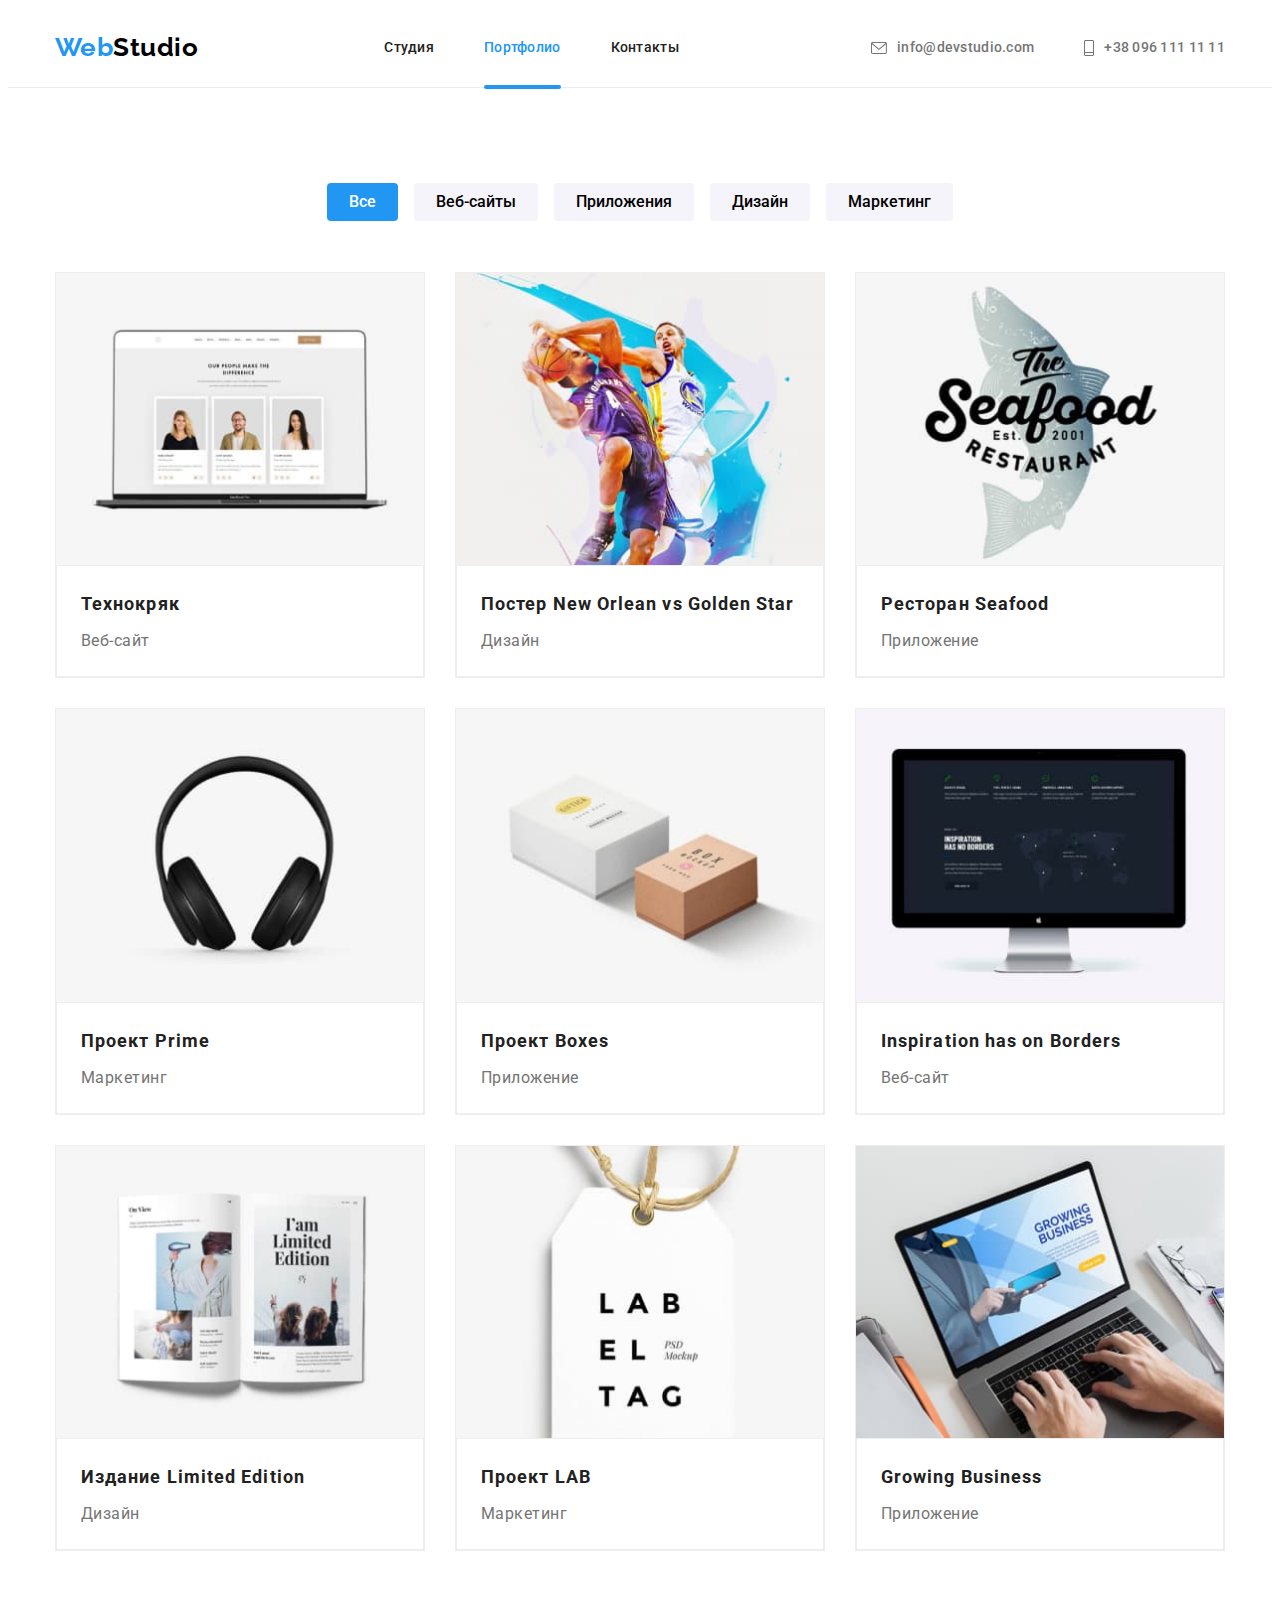
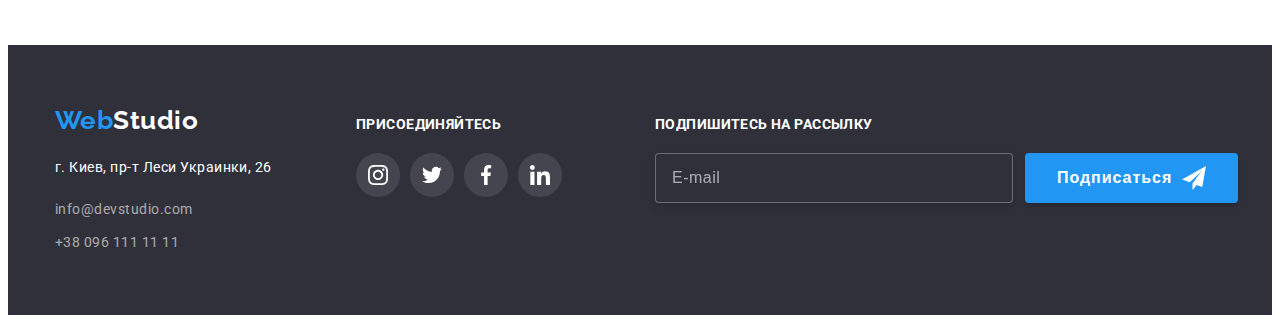
==== commit 1f2bbbec: "Добавляет изменения" ====
--- a/portfolio.html
+++ b/portfolio.html
@@ -55,12 +55,12 @@
           <div class="menu-container" id="menu-container" data-menu>
             <ul class="mobile-menu">
               <li class="mobile-menu__item">
-                <a class="mobile-menu__link mobile-menu__link--active" href="/"
-                  >Студия</a
-                >
+                <a class="mobile-menu__link" href="/">Студия</a>
               </li>
               <li class="mobile-menu__item">
-                <a class="mobile-menu__link" href="./portfolio.html"
+                <a
+                  class="mobile-menu__link mobile-menu__link--active"
+                  href="./portfolio.html"
                   >Портфолио</a
                 >
               </li>
@@ -690,7 +690,6 @@
       </div>
     </footer>
 
-    <script src="./js/modal.js"></script>
     <script src="./js/menu.js"></script>
   </body>
 </html>
--- a/css/main.min.css
+++ b/css/main.min.css
@@ -1,2 +1,2 @@
-html{box-sizing:border-box}*,*::before,*::after{box-sizing:inherit}body{background-color:#fff;font-family:'Roboto', sans-serif;color:#212121;letter-spacing:0.03em}.container{width:1200px;padding:0 15px;margin:0 auto}@media screen and (min-width: 480px){.container{width:480px}}@media screen and (min-width: 768px){.container{width:768px}}@media screen and (min-width: 1200px){.container{width:1200px}}h1,h2,h3,h4{margin:0}h2{font-weight:bold;font-size:36px;line-height:1.17;color:#212121;margin-bottom:30px}@media screen and (min-width: 1200px){h2{margin-bottom:50px}}p{margin:0}ul{padding:0;margin:0;list-style:none}img{display:block;max-width:100%;height:auto}a{text-decoration:none}.section{padding:60px 0px}@media screen and (min-width: 1200px){.section{padding:94px 0}}.section__title{font-weight:700;font-size:36px;line-height:1.16;text-align:center;margin-top:0;margin-bottom:50px}.none{display:none}@media screen and (max-width: 480px){.img_mobile{display:block}}@media screen and (min-width: 481px){.img_mobile{display:none}}@media screen and (min-width: 769px){.img_mobile{display:none}}@media screen and (max-width: 480px){.img_tablet{display:none}}@media screen and (min-width: 481px){.img_tablet{display:block}}@media screen and (min-width: 769px){.img_tablet{display:none}}@media screen and (max-width: 480px){.img_desktop{display:none}}@media screen and (min-width: 481px){.img_desktop{display:none}}@media screen and (min-width: 769px){.img_desktop{display:block}}.page-header{height:60px;border-bottom:1px solid #ececec}@media screen and (max-width: 767px){.page-header{padding-top:16px}}@media screen and (min-width: 768px){.page-header{min-height:80px}}.main-nav{position:relative;display:flex;align-items:center;justify-content:space-between;width:100%}.page-header .nav{display:flex;align-items:center}@media screen and (max-width: 767px){.page-header .nav{width:100%}}.site-nav{display:none;margin-left:93px}@media screen and (min-width: 768px){.site-nav{display:flex;align-items:center}}.site-nav__item:not(:first-child){margin-left:50px}.site-nav__link{position:relative;display:block;align-items:center;font-weight:500;font-size:14px;line-height:1.14;letter-spacing:0.02em;color:currentColor;padding-top:32px;padding-bottom:32px;transition:color 250ms cubic-bezier(0.4, 0, 0.2, 1)}.site-nav__link:hover,.site-nav__link:focus{color:#2196f3;fill:#2196f3}.site-nav__link--active{color:#2196f3;fill:#2196f3}.site-nav__link--active::after{position:absolute;content:'';width:100%;height:4px;bottom:-1px;left:0;background:#2196f3;border-radius:2px}.contact{display:none}@media screen and (min-width: 768px){.contact{display:block}}@media screen and (min-width: 1200px){.contact{display:flex;justify-content:right;align-items:center}}@media screen and (min-width: 768px) and (max-width: 1199px){.contact__item:not(:last-child){margin-bottom:10px}}@media screen and (min-width: 1200px){.contact__item:not(:first-child){margin-left:50px}}.contact__link{display:flex;align-items:center;color:#757575;fill:#757575;font-weight:500;font-size:14px;line-height:1.14;letter-spacing:0.02em;transition:color 250ms cubic-bezier(0.4, 0, 0.2, 1),fill 250ms cubic-bezier(0.4, 0, 0.2, 1)}.contact__link:hover,.contact__link:focus{color:#2196f3;fill:#2196f3}.contact__icon{margin-right:10px}.menu-button{display:inline-flex;margin:0;padding:0;border:none;background-color:transparent;position:absolute;z-index:1000;top:-5px;right:10px}.menu-button:active{color:#2196f3}@media screen and (min-width: 768px){.menu-button{display:none}}.menu-button .icon-cross{display:none}.menu-button.is-open .icon-cross{display:block}.menu-button.is-open .icon-menu{display:none}.icon-cross,.icon-menu{transition:fill 250ms cubic-bezier(0.4, 0, 0.2, 1)}.icon-cross:hover,.icon-cross:focus{fill:#2196f3}.icon-menu:hover,.icon-menu:focus{fill:#2196f3}.menu-container{display:none;position:fixed;overflow:scroll;top:0;left:0;width:100%;height:100%;background-color:#fff;padding:48px 40px;z-index:999}.menu-container.is-open{display:block}.mobile-menu{font-weight:500;letter-spacing:0.02;margin-bottom:37.94vh}@media screen and (min-width: 480px){.mobile-menu{margin-bottom:302px}}.mobile-menu__item:not(:last-child){margin-bottom:4.02vh}@media screen and (min-width: 480px){.mobile-menu__item:not(:last-child){margin-bottom:32px}}.mobile-menu__link{font-size:8.333vw;line-height:1.175;color:#212121}.mobile-menu__link:hover,.mobile-menu__link:focus,.mobile-menu__link__link--active{color:#2196f3}@media screen and (min-width: 480px){.mobile-menu__link{font-size:40px}}.mobile-contacts{margin-bottom:8.04vh}@media screen and (min-width: 480px){.mobile-contacts{margin-bottom:64px}}.mobile-contacts__tel{font-size:7.083vw;display:block;line-height:1.176;color:#2196f3;margin-bottom:4.02vh}@media screen and (min-width: 480px){.mobile-contacts__tel{font-size:34px;margin-bottom:32px}}.mobile-contacts__email{display:block;font-size:5vw;line-height:1.167;color:#757575}.mobile-social{display:flex;width:100%}.mobile-social__link{display:block;font-size:3.75vw;line-height:1.22;color:#2196f3}.mobile-social__item:not(:last-child) .mobile-social__link{border-right:1px solid rgba(33,33,33,0.2);padding-right:2.083vw}@media screen and (min-width: 480px){.mobile-social__item:not(:last-child) .mobile-social__link{padding-right:10px}}.mobile-social__item:not(:first-child) .mobile-social__link{padding-left:2.083vw}@media screen and (min-width: 480px){.mobile-social__item:not(:first-child) .mobile-social__link{padding-left:10px}}.logo-web{color:#2196f3}.logo-studio{color:#000}.logo-studio--white{color:#fff}.logo{font-family:'Raleway', sans-serif;font-weight:bold;font-size:24px;line-height:1.167}@media screen and (min-width: 1200px){.logo{font-size:26px;line-height:1.192}}.logo:hover{color:#2196f3;transition:color 250ms cubic-bezier(0.4, 0, 0.2, 1)}@media screen and (min-width: 768px){.page-header__logo{margin-right:88px}}@media screen and (min-width: 1200px){.page-header__logo{margin-right:93px}}.logotip{display:block;font-family:'Raleway', sans-serif;font-weight:700;font-size:26px;line-height:1.19;margin-bottom:20px;margin-right:0}.logotip:hover{color:#2196f3;transition:color 250ms cubic-bezier(0.4, 0, 0.2, 1)}.hero{background-color:#2f303a;background-image:linear-gradient(to right, rgba(47,48,58,0.4), rgba(47,48,58,0.4)),url("../images/hero_mobile_1x.jpg");background-repeat:no-repeat;background-position:center;background-size:cover;max-width:1600px;height:400px;text-align:center;padding-top:200px;padding-bottom:200px;margin-left:auto;margin-right:auto}@media screen and (min-width: 1200px){.hero{height:600px}}@media (min-device-pixel-ratio: 2), (min-resolution: 192dpi), (min-resolution: 2dppx){.hero{background-image:linear-gradient(rgba(47,48,58,0.4), rgba(47,48,58,0.4)),url("../images/hero_mobile_2x.jpg")}}@media screen and (min-width: 481px){.hero{background-image:linear-gradient(rgba(47,48,58,0.4), rgba(47,48,58,0.4)),url("../images/hero_tablet_1x.jpg")}}@media screen and (min-width: 481px) and (min-device-pixel-ratio: 2), screen and (min-width: 481px) and (min-resolution: 192dpi), screen and (min-width: 481px) and (min-resolution: 2dppx){.hero{background-image:linear-gradient(rgba(47,48,58,0.4), rgba(47,48,58,0.4)),url("../images/hero_tablet_2x.jpg")}}@media screen and (min-width: 769px){.hero{background-image:linear-gradient(rgba(47,48,58,0.4), rgba(47,48,58,0.4)),url("../images/hero_desktop_1x.jpg")}}@media screen and (min-width: 769px) and (min-device-pixel-ratio: 2), screen and (min-width: 769px) and (min-resolution: 192dpi), screen and (min-width: 769px) and (min-resolution: 2dppx){.hero{background-image:linear-gradient(rgba(47,48,58,0.4), rgba(47,48,58,0.4)),url("../images/hero_desktop_2x.jpg")}}.overlay{padding:118px 15px;width:100%;margin-right:auto;margin-left:auto}@media screen and (min-width: 480px){.overlay{width:480px}}@media screen and (min-width: 768px){.overlay{width:768px}}@media screen and (min-width: 1200px){.overlay{width:1200px;padding-top:200px;padding-bottom:200px}}.hero__title{color:#fff;font-weight:900;font-size:26px;line-height:1.615;margin:0 auto 30px;width:100%;letter-spacing:0.06em;text-transform:uppercase}@media screen and (min-width: 480px){.hero__title{width:360px}}@media screen and (min-width: 1200px){.hero__title{width:696px;font-size:44px;line-height:1.36}}.button{display:block;align-items:center;text-align:center;color:#fff;background-color:#2196f3;font-weight:bold;font-size:16px;line-height:1.87;min-width:200px;margin:0 auto;padding:10px 32px;letter-spacing:0.06em;cursor:pointer;border-radius:4px;border:0;box-shadow:0px 4px 4px rgba(0,0,0,0.15);transition:background-color 250ms cubic-bezier(0.4, 0, 0.2, 1)}.modal__button{position:absolute;top:8px;right:8px;padding:0;width:30px;height:30px;display:flex;justify-content:center;align-items:center;background:#fff;border:1px solid rgba(0,0,0,0.1);border-radius:50%;transition:color 250ms cubic-bezier(0.4, 0, 0.2, 1)}.modal__button:hover,.modal__button:focus{cursor:pointer;color:#2196f3}.modal__icon{fill:currentColor}.btn-list__button-portfolio{display:block;background-color:#f5f4fa;font-weight:500;font-size:16px;line-height:1.62;text-align:center;cursor:pointer;outline:none;border:0;border-radius:4px;padding:6px 22px;font-family:inherit;transition:background-color 250ms cubic-bezier(0.4, 0, 0.2, 1),color 250ms cubic-bezier(0.4, 0, 0.2, 1),box-shadow 250ms cubic-bezier(0.4, 0, 0.2, 1)}.btn-list__button-all{display:block;color:#fff;background-color:#2196f3;font-weight:500;font-size:16px;line-height:1.62;text-align:center;outline:none;border:0;border-radius:4px;padding:6px 22px;font-family:inherit;transition:background-color 250ms cubic-bezier(0.4, 0, 0.2, 1),color 250ms cubic-bezier(0.4, 0, 0.2, 1),box-shadow 250ms cubic-bezier(0.4, 0, 0.2, 1)}.btn-list__button-all:hover,.btn-list__button-all:focus,.btn-list__button-portfolio:hover,.btn-list__button-portfolio:focus{color:#fff;background-color:#2196f3;outline:none;border:0;box-shadow:0px 3px 1px rgba(0,0,0,0.1),0px 1px 2px rgba(0,0,0,0.08),0px 2px 2px rgba(0,0,0,0.12)}@media screen and (min-width: 768px){.feature-list{display:flex;flex-wrap:wrap;margin:-15px}}.feature-list .icon-wrapper{display:flex;justify-content:center;background-color:#f5f4fa;padding:25px 0;margin-bottom:30px}@media screen and (min-width: 768px){.feature-list__item{width:354px;margin:15px}}@media screen and (min-width: 1200px){.feature-list__item{width:270px}}@media screen and (max-width: 767px){.feature-list__item:not(:last-child){margin-bottom:30px}}.feature-list__title{font-weight:700;font-size:14px;line-height:1.14;text-transform:uppercase;margin-bottom:10px}@media screen and (max-width: 1199px){.feature-list__title{text-align:center}}.feature-list__text{color:#757575;font-size:14px;line-height:1.71;padding:0}.job{display:none;padding-top:0}@media screen and (min-width: 1200px){.job{display:block}}.job-list{display:flex;flex-wrap:wrap}.job-list__item{position:relative}.job-list__item:not(:last-child){margin-right:30px}.job-list__img{display:block;max-width:100%}.job-list__text{position:absolute;padding:0;bottom:0;left:0;width:100%;height:70px;display:flex;justify-content:center;align-items:center;background:rgba(47,48,58,0.8);font-weight:700;font-size:14px;line-height:1.14;text-align:center;text-transform:uppercase;color:#fff}.team{background-color:#f5f4fa}@media screen and (min-width: 768px){.team-list{display:flex;flex-wrap:wrap;margin-bottom:-15px}}@media screen and (min-width: 768px) and (min-width: 480px){.team-list{margin:-15px}}.team-list__item{background:#fff;box-shadow:0px 1px 3px rgba(0,0,0,0.12),0px 1px 1px rgba(0,0,0,0.14),0px 2px 1px rgba(0,0,0,0.2);border-radius:0px 0px 4px 4px;margin-bottom:15px}@media screen and (min-width: 480px){.team-list__item{margin:15px}}@media screen and (min-width: 768px){.team-list__item{width:354px}}@media screen and (min-width: 1200px){.team-list__item{width:270px}}.team-list__img{max-width:100%;height:auto}.team-list__card{background:#fff;margin:0;padding:30px 32px}.team-list__title{margin-bottom:10px;padding:0;font-weight:500;font-size:16px;line-height:1.19;text-align:center;color:#212121}.team-list__text{color:#757575;font-size:16px;line-height:1.19;text-align:center;margin-bottom:16px;padding:0}.social-networks{display:flex;justify-content:space-between;width:206px;margin-left:auto;margin-right:auto}.social-networks__item{box-shadow:none}.social-networks__item+.social-networks__item{margin-left:10px}.social-networks__link{display:flex;justify-content:center;align-items:center;width:44px;height:44px;border-radius:50%;background:#fff;fill:#afb1b8;transition:background-color 250ms cubic-bezier(0.4, 0, 0.2, 1),fill 250ms cubic-bezier(0.4, 0, 0.2, 1)}.social-networks__link:hover,.social-networks__link:focus{fill:#fff;background:#2196f3;cursor:pointer}.company-list{display:flex;justify-content:center;flex-wrap:wrap;margin:-15px}.company-list__item{margin:15px;outline:none}.company-list__link{fill:#afb1b8;display:flex;align-items:center;justify-content:center;width:170px;height:92px;border:1px solid #afb1b8;border-radius:4px;transition:fill 250ms cubic-bezier(0.4, 0, 0.2, 1),border-color 250ms cubic-bezier(0.4, 0, 0.2, 1)}.company-list__link:hover,.company-list__link:focus{fill:#2196f3;border:1px solid #2196f3}.page-footer{background-color:#2f303a;padding:60px 0}.page-footer .container{display:flex}@media screen and (max-width: 1199px){.page-footer .container{align-items:center;flex-direction:column}}@media screen and (max-width: 767px){.page-footer .container{padding-left:15px;padding-right:15px}}@media screen and (min-width: 1200px){.page-footer .container{align-items:baseline}}.page-footer__container{display:flex}@media screen and (max-width: 767px){.page-footer__container{align-items:center;flex-direction:column}}@media screen and (min-width: 768px){.page-footer__container{align-items:baseline;justify-content:center;margin-bottom:60px}}.footer-address{display:flex;flex-direction:column}@media screen and (max-width: 1199px){.footer-address{align-items:center}}@media screen and (max-width: 767px){.footer-address{margin-bottom:60px}}@media screen and (min-width: 768px){.footer-address{margin-right:165px}}@media screen and (min-width: 1200px){.footer-address{width:231px;margin-right:70px}}.address{font-style:normal}.footer-list{display:flex;flex-direction:column}@media screen and (max-width: 1199px){.footer-list{align-items:center}}.address__town{color:#fff;font-size:14px;line-height:1.71;margin-top:0;margin-bottom:9px}.footer-list__item:not(:last-child){margin-bottom:8px}@media screen and (min-width: 1200px){.footer-list__item:not(:last-child){margin-bottom:9px}}.footer-list__link{color:rgba(255,255,255,0.6);font-size:14px;line-height:1.71;transition:color 250ms cubic-bezier(0.4, 0, 0.2, 1)}.footer-list__link:hover,.footer-list__link:focus{color:#2196f3}.footer-social{width:206px}@media screen and (max-width: 767px){.footer-social{margin-bottom:60px}}@media screen and (min-width: 1200px){.footer-social{margin-right:93px}}.footer__title{color:#fff;font-weight:700;font-size:14px;line-height:1.14;letter-spacing:0.03em;margin-top:0;margin-bottom:20px;text-transform:uppercase}@media screen and (max-width: 1199px){.footer__title{text-align:center}}.footer-social-list{display:flex}.footer-social-list__item+.footer-social-list__item{margin-left:10px}.footer-social-list__link{display:inline-flex;justify-content:center;align-items:center;width:44px;height:44px;border-radius:50%;fill:#fff;background:rgba(255,255,255,0.1)}.footer-social-list__link:hover,.footer-social-list__link:focus{background:#2196f3;transition:background-color 250ms cubic-bezier(0.4, 0, 0.2, 1)}.subscribe{width:570px}@media screen and (min-width: 1200px){.subscribe{width:570px}}.subscribe__form{display:flex}@media screen and (max-width: 1199px){.subscribe__form{align-items:center;flex-direction:column}}.subscribe__input-mail{width:100%;height:50px;padding:15px 16px;font-size:16px;line-height:1.25;align-items:center;letter-spacing:0.03em;color:rgba(255,255,255,0.6);background:#2f303a;border:1px solid rgba(255,255,255,0.3);filter:drop-shadow(0px 4px 4px rgba(0,0,0,0.15));border-radius:4px}@media screen and (min-width: 480px){.subscribe__input-mail{width:450px}}@media screen and (min-width: 1200px){.subscribe__input-mail{width:358px}}@media screen and (max-width: 1199px){.subscribe__input-mail{margin-bottom:20px}}@media screen and (min-width: 1200px){.subscribe__input-mail{margin-right:12px}}.subscribe__input-mail::placeholder{color:rgba(255,255,255,0.6)}.subscribe .button{display:flex}.subscribe__icon{fill:currentColor;width:24px;height:24px;margin-left:10px}.btn-list{display:flex;flex-wrap:wrap;margin-right:-8px;margin-top:-15px;margin-bottom:40px;border:1px solid transparent}@media screen and (min-width: 768px){.btn-list{justify-content:center;margin-bottom:30px}}@media screen and (min-width: 1200px){.btn-list{margin-bottom:50px}}.btn-list__item{margin-right:8px;margin-top:15px;transition:background-color 250ms cubic-bezier(0.4, 0, 0.2, 1),box-shadow 250ms cubic-bezier(0.4, 0, 0.2, 1)}.btn-list__item:hover,.btn-list__item:focus{box-shadow:0px 3px 1px rgba(0,0,0,0.1),0px 1px 2px rgba(0,0,0,0.08),0px 2px 2px rgba(0,0,0,0.12);cursor:pointer}.btn-list__item+.btn-list__item{margin-left:8px}.portfolio-list{margin-bottom:-30px}@media screen and (min-width: 768px){.portfolio-list{display:flex;flex-wrap:wrap;margin-right:-30px}}.portfolio-list__item{margin-bottom:30px;border:1px solid #eeeeee;transition:box-shadow 250ms cubic-bezier(0.4, 0, 0.2, 1)}@media screen and (min-width: 480px){.portfolio-list__item{width:450px}}@media screen and (min-width: 768px){.portfolio-list__item{width:354px;margin-right:30px}}@media screen and (min-width: 1200px){.portfolio-list__item{width:370px}}.portfolio-list__item:hover,.portfolio-list__item:focus{box-shadow:0px 1px 1px rgba(0,0,0,0.12),0px 4px 4px rgba(0,0,0,0.06),1px 4px 6px rgba(0,0,0,0.16);cursor:pointer}.portfolio-list__link{display:flex;flex-direction:column;height:100%;color:#757575;transition:box-shadow 250ms cubic-bezier(0.4, 0, 0.2, 1)}.portfolio-list__link:hover,.portfolio-list__link:focus{box-shadow:0px 1px 1px rgba(0,0,0,0.12),0px 4px 4px rgba(0,0,0,0.06),1px 4px 6px rgba(0,0,0,0.16)}.portfolio-list .card{position:relative;overflow:hidden}.card__img{width:100%;height:auto}.card__overlay{position:absolute;z-index:1;display:flex;align-items:center;width:100%;height:100%;background:#2196f3;padding:24px;transition:background-color 250ms cubic-bezier(0.4, 0, 0.2, 1),transform 250ms cubic-bezier(0.4, 0, 0.2, 1)}.portfolio-list__link:hover .card__overlay,.portfolio-list__link:focus .card__overlay{transform:translateY(-100%)}.card__text{font-size:18px;line-height:1.55;color:#fff}.portfolio-list .portfolio-card{padding:20px 24px;border:1px solid #eeeeee;flex-grow:1}.portfolio-card__title{font-weight:bold;font-size:18px;line-height:2;letter-spacing:0.06em;margin-bottom:4px;color:#212121}.portfolio-card__text{color:#757575;font-size:16px;line-height:1.87}.backdrop{position:fixed;top:0;left:0;z-index:1001;width:100%;height:100%;background:rgba(0,0,0,0.2);opacity:1;transition:opacity 250ms cubic-bezier(0.4, 0, 0.2, 1);overflow-y:scroll;padding:93px 15px 94px}@media screen and (min-width: 768px){.backdrop{padding:208px 159px 207px}}.backdrop.is-hidden{opacity:0;pointer-events:none}.backdrop.is-hidden .modal{transform:translate(-50%, -50%) scale(0.9)}.modal{width:100%;position:relative;transition:transform 250ms cubic-bezier(0.4, 0, 0.2, 1);background-color:#fff;box-shadow:0px 1px 3px rgba(0,0,0,0.12),0px 1px 1px rgba(0,0,0,0.14),0px 2px 1px rgba(0,0,0,0.2);border-radius:4px}@media screen and (min-width: 768px){.modal{position:absolute;top:50%;left:50%;width:450px;height:609px;transform:translate(-50%, -50%) scale(1)}}@media screen and (min-width: 1200px){.modal{height:581px;width:528px}}.form{padding:40px}.form__caption{color:#212121;font-weight:700;font-size:20px;line-height:1.15;text-align:center;letter-spacing:0.03em;margin-bottom:12px}@media screen and (min-width: 1200px){.form__caption{line-height:1.15}}.form__label{display:flex;flex-direction:column;margin-bottom:10px}.form__text{color:#757575;font-size:12px;line-height:1.16;letter-spacing:0.01em;margin-bottom:4px}.form__field{display:flex;position:relative}.form__input{width:100%;height:40px;padding-left:42px;padding-right:42px;font-size:14px;line-height:1.14;letter-spacing:0.01em;border:1px solid rgba(33,33,33,0.2);border-radius:4px;transition:border-color 250ms cubic-bezier(0.4, 0, 0.2, 1)}.form__input:focus{outline:none;border-color:#2196f3}.form__icon{position:absolute;left:12px;top:50%;transform:translateY(-50%);fill:currentColor;transition:color 250ms cubic-bezier(0.4, 0, 0.2, 1)}.form__comment{width:100%;height:120px;padding:12px 16px;resize:none;font-size:14px;line-height:1.14;letter-spacing:0.01em;border:1px solid rgba(33,33,33,0.2);border-radius:4px;transition:border-color 250ms cubic-bezier(0.4, 0, 0.2, 1)}.form__comment:focus{outline:none;border-color:#2196f3}.form__comment:placeholder-shown{color:rgba(117,117,117,0.5)}.form__input:focus+.form__icon{color:#2196f3}.form__agree{display:flex;align-items:center;justify-content:center;font-size:14px;line-height:1.71;letter-spacing:0.03em;color:#757575}.form__check{display:inline-flex;margin-right:7px;cursor:pointer}.form__check-icon{width:16px;height:15px;border:2px solid #212121;border-radius:2px;margin-right:7px;transition:background-color 250ms cubic-bezier(0.4, 0, 0.2, 1),border-color 250ms cubic-bezier(0.4, 0, 0.2, 1),background-image 250ms cubic-bezier(0.4, 0, 0.2, 1)}.form__check:checked+.form__check-icon{background-color:#2196f3;border-color:#2196f3}.form__link{color:#2196f3;text-decoration:underline}.form__link:hover,.form__link:focus{text-decoration:none}.btn-send{margin-top:30px}
+html{box-sizing:border-box}*,*::before,*::after{box-sizing:inherit}body{background-color:#fff;font-family:'Roboto', sans-serif;color:#212121;letter-spacing:0.03em}.container{width:1200px;padding:0 15px;margin:0 auto}@media screen and (min-width: 480px){.container{width:480px}}@media screen and (min-width: 768px){.container{width:768px}}@media screen and (min-width: 1200px){.container{width:1200px}}h1,h2,h3,h4{margin:0}h2{font-weight:bold;font-size:36px;line-height:1.17;color:#212121;margin-bottom:30px}@media screen and (min-width: 1200px){h2{margin-bottom:50px}}p{margin:0}ul{padding:0;margin:0;list-style:none}img{display:block;max-width:100%;height:auto}a{text-decoration:none}.section{padding:60px 0px}@media screen and (min-width: 1200px){.section{padding:94px 0}}.section__title{font-weight:700;font-size:36px;line-height:1.16;text-align:center;margin-top:0;margin-bottom:50px}.none{display:none}@media screen and (max-width: 480px){.img_mobile{display:block}}@media screen and (min-width: 481px){.img_mobile{display:none}}@media screen and (min-width: 769px){.img_mobile{display:none}}@media screen and (max-width: 480px){.img_tablet{display:none}}@media screen and (min-width: 481px){.img_tablet{display:block}}@media screen and (min-width: 769px){.img_tablet{display:none}}@media screen and (max-width: 480px){.img_desktop{display:none}}@media screen and (min-width: 481px){.img_desktop{display:none}}@media screen and (min-width: 769px){.img_desktop{display:block}}.page-header{height:60px;border-bottom:1px solid #ececec}@media screen and (max-width: 767px){.page-header{padding-top:16px}}@media screen and (min-width: 768px){.page-header{min-height:80px}}.main-nav{position:relative;display:flex;align-items:center;justify-content:space-between;width:100%}@media screen and (min-width: 1200px){.main-nav{width:1200px}}.page-header .nav{display:flex;align-items:center}@media screen and (max-width: 480px){.page-header .nav{width:450px}}@media screen and (max-width: 767px){.page-header .nav{width:100%}}.site-nav{display:none;margin-left:93px}@media screen and (min-width: 768px){.site-nav{display:flex;align-items:center}}.site-nav__item:not(:first-child){margin-left:50px}.site-nav__link{position:relative;display:block;align-items:center;font-weight:500;font-size:14px;line-height:1.14;letter-spacing:0.02em;color:currentColor;padding-top:32px;padding-bottom:32px;transition:color 250ms cubic-bezier(0.4, 0, 0.2, 1)}.site-nav__link:hover,.site-nav__link:focus{color:#2196f3;fill:#2196f3}.site-nav__link--active{color:#2196f3;fill:#2196f3}.site-nav__link--active::after{position:absolute;content:'';width:100%;height:4px;bottom:-1px;left:0;background:#2196f3;border-radius:2px}.contact{display:none}@media screen and (min-width: 768px){.contact{display:block}}@media screen and (min-width: 1200px){.contact{display:flex;justify-content:right;align-items:center}}@media screen and (min-width: 768px) and (max-width: 1199px){.contact__item:not(:last-child){margin-bottom:10px}}@media screen and (min-width: 1200px){.contact__item:not(:first-child){margin-left:50px}}.contact__link{display:flex;align-items:center;color:#757575;fill:#757575;font-weight:500;font-size:14px;line-height:1.14;letter-spacing:0.02em;transition:color 250ms cubic-bezier(0.4, 0, 0.2, 1),fill 250ms cubic-bezier(0.4, 0, 0.2, 1)}.contact__link:hover,.contact__link:focus{color:#2196f3;fill:#2196f3}.contact__icon{margin-right:10px}.menu-button{display:inline-flex;margin:0;padding:0;border:none;background-color:transparent;position:absolute;z-index:1000;top:-5px;right:10px}.menu-button:active{color:#2196f3}@media screen and (min-width: 768px){.menu-button{display:none}}.menu-button .icon-cross{display:none}.menu-button.is-open .icon-cross{display:block}.menu-button.is-open .icon-menu{display:none}.icon-cross,.icon-menu{transition:fill 250ms cubic-bezier(0.4, 0, 0.2, 1)}.icon-cross:hover,.icon-cross:focus{fill:#2196f3}.icon-menu:hover,.icon-menu:focus{fill:#2196f3}.menu-container{display:none;position:fixed;overflow:scroll;top:0;left:0;width:100%;height:100%;background-color:#fff;padding:48px 40px;z-index:999;box-shadow:0px 4px 8px rgba(0,0,0,0.04),0px 2px 4px rgba(0,0,0,0.08),0px 1px 3px rgba(0,0,0,0.16)}@media screen and (min-width: 767px){.menu-container{display:none}}.menu-container.is-open{display:block}.mobile-menu{font-weight:500;letter-spacing:0.02;margin-bottom:37.94vh}@media screen and (min-width: 480px){.mobile-menu{margin-bottom:302px}}.mobile-menu__item:not(:last-child){margin-bottom:4.02vh}@media screen and (min-width: 480px){.mobile-menu__item:not(:last-child){margin-bottom:32px}}.mobile-menu__link{font-size:8.333vw;line-height:1.175;color:#212121}.mobile-menu__link:hover,.mobile-menu__link:focus,.mobile-menu__link--active{color:#2196f3}@media screen and (min-width: 480px){.mobile-menu__link{font-size:40px}}.mobile-contacts{margin-bottom:8.04vh}@media screen and (min-width: 480px){.mobile-contacts{margin-bottom:64px}}.mobile-contacts__tel{font-size:7.083vw;display:block;line-height:1.176;color:#2196f3;margin-bottom:4.02vh}@media screen and (min-width: 480px){.mobile-contacts__tel{font-size:34px;margin-bottom:32px}}.mobile-contacts__email{display:block;font-size:5vw;line-height:1.167;color:#757575}.mobile-social{display:flex;width:100%}.mobile-social__link{display:block;font-size:3.75vw;line-height:1.22;color:#2196f3}.mobile-social__item:not(:last-child) .mobile-social__link{border-right:1px solid rgba(33,33,33,0.2);padding-right:2.083vw}@media screen and (min-width: 480px){.mobile-social__item:not(:last-child) .mobile-social__link{padding-right:10px}}.mobile-social__item:not(:first-child) .mobile-social__link{padding-left:2.083vw}@media screen and (min-width: 480px){.mobile-social__item:not(:first-child) .mobile-social__link{padding-left:10px}}.logo-web{color:#2196f3}.logo-studio{color:#000}.logo-studio--white{color:#fff}.logo{font-family:'Raleway', sans-serif;font-weight:bold;font-size:24px;line-height:1.167}@media screen and (min-width: 1200px){.logo{font-size:26px;line-height:1.192}}.logo:hover{color:#2196f3;transition:color 250ms cubic-bezier(0.4, 0, 0.2, 1)}@media screen and (min-width: 768px){.page-header__logo{margin-right:88px}}@media screen and (min-width: 1200px){.page-header__logo{margin-right:93px}}.logotip{display:block;font-family:'Raleway', sans-serif;font-weight:700;font-size:26px;line-height:1.19;margin-bottom:20px;margin-right:0}.logotip:hover{color:#2196f3;transition:color 250ms cubic-bezier(0.4, 0, 0.2, 1)}.hero{background-color:#2f303a;background-image:linear-gradient(to right, rgba(47,48,58,0.4), rgba(47,48,58,0.4)),url("../images/hero_mobile_1x.jpg");background-repeat:no-repeat;background-position:center;background-size:cover;max-width:1600px;height:400px;text-align:center;padding-top:118px;padding-bottom:118px;margin-left:auto;margin-right:auto}@media screen and (min-width: 1200px){.hero{height:600px;max-width:1600px;padding-top:200px;padding-bottom:200px}}@media (min-device-pixel-ratio: 2), (min-resolution: 192dpi), (min-resolution: 2dppx){.hero{background-image:linear-gradient(rgba(47,48,58,0.4), rgba(47,48,58,0.4)),url("../images/hero_mobile_2x.jpg")}}@media screen and (min-width: 481px){.hero{background-image:linear-gradient(rgba(47,48,58,0.4), rgba(47,48,58,0.4)),url("../images/hero_tablet_1x.jpg")}}@media screen and (min-width: 481px) and (min-device-pixel-ratio: 2), screen and (min-width: 481px) and (min-resolution: 192dpi), screen and (min-width: 481px) and (min-resolution: 2dppx){.hero{background-image:linear-gradient(rgba(47,48,58,0.4), rgba(47,48,58,0.4)),url("../images/hero_tablet_2x.jpg")}}@media screen and (min-width: 769px){.hero{background-image:linear-gradient(rgba(47,48,58,0.4), rgba(47,48,58,0.4)),url("../images/hero_desktop_1x.jpg")}}@media screen and (min-width: 769px) and (min-device-pixel-ratio: 2), screen and (min-width: 769px) and (min-resolution: 192dpi), screen and (min-width: 769px) and (min-resolution: 2dppx){.hero{background-image:linear-gradient(rgba(47,48,58,0.4), rgba(47,48,58,0.4)),url("../images/hero_desktop_2x.jpg")}}.overlay{padding:118px 15px;width:100%;margin-right:auto;margin-left:auto}@media screen and (min-width: 480px){.overlay{width:480px}}@media screen and (min-width: 768px){.overlay{width:768px}}@media screen and (min-width: 1200px){.overlay{width:1200px;padding-top:200px;padding-bottom:200px}}.hero__title{color:#fff;font-weight:900;font-size:26px;line-height:1.615;margin:0 auto 30px;width:100%;letter-spacing:0.06em;text-transform:uppercase}@media screen and (min-width: 480px){.hero__title{width:360px}}@media screen and (min-width: 1200px){.hero__title{width:696px;font-size:44px;line-height:1.36}}.button{display:block;align-items:center;text-align:center;color:#fff;background-color:#2196f3;font-weight:bold;font-size:16px;line-height:1.87;min-width:200px;margin:0 auto;padding:10px 32px;letter-spacing:0.06em;cursor:pointer;border-radius:4px;border:0;box-shadow:0px 4px 4px rgba(0,0,0,0.15);transition:background-color 250ms cubic-bezier(0.4, 0, 0.2, 1)}.modal__button{position:absolute;top:8px;right:8px;padding:0;width:30px;height:30px;display:flex;justify-content:center;align-items:center;background:#fff;border:1px solid rgba(0,0,0,0.1);border-radius:50%;transition:color 250ms cubic-bezier(0.4, 0, 0.2, 1)}.modal__button:hover,.modal__button:focus{cursor:pointer;color:#2196f3}.modal__icon{fill:currentColor}.btn-list__button-portfolio{display:block;background-color:#f5f4fa;font-weight:500;font-size:16px;line-height:1.62;text-align:center;cursor:pointer;outline:none;border:0;border-radius:4px;padding:6px 22px;font-family:inherit;transition:background-color 250ms cubic-bezier(0.4, 0, 0.2, 1),color 250ms cubic-bezier(0.4, 0, 0.2, 1),box-shadow 250ms cubic-bezier(0.4, 0, 0.2, 1)}.btn-list__button-all{display:block;color:#fff;background-color:#2196f3;font-weight:500;font-size:16px;line-height:1.62;text-align:center;outline:none;border:0;border-radius:4px;padding:6px 22px;font-family:inherit;transition:background-color 250ms cubic-bezier(0.4, 0, 0.2, 1),color 250ms cubic-bezier(0.4, 0, 0.2, 1),box-shadow 250ms cubic-bezier(0.4, 0, 0.2, 1)}.btn-list__button-all:hover,.btn-list__button-all:focus,.btn-list__button-portfolio:hover,.btn-list__button-portfolio:focus{color:#fff;background-color:#2196f3;outline:none;border:0;box-shadow:0px 3px 1px rgba(0,0,0,0.1),0px 1px 2px rgba(0,0,0,0.08),0px 2px 2px rgba(0,0,0,0.12)}@media screen and (min-width: 768px){.feature-list{display:flex;flex-wrap:wrap;margin:-15px}}.feature-list .icon-wrapper{display:flex;justify-content:center;background-color:#f5f4fa;margin-bottom:30px}@media screen and (min-width: 768px){.feature-list__item{width:354px;margin:15px}}@media screen and (min-width: 1200px){.feature-list__item{width:270px}}@media screen and (max-width: 767px){.feature-list__item:not(:last-child){margin-bottom:30px}}.feature-list__title{font-weight:700;font-size:14px;line-height:1.14;text-transform:uppercase;margin-bottom:10px}@media screen and (max-width: 1199px){.feature-list__title{text-align:center}}.feature-list__text{color:#757575;font-size:14px;line-height:1.71;padding:0}.job{display:none;padding-top:0}@media screen and (min-width: 1200px){.job{display:block}}.job-list{display:flex;flex-wrap:wrap}.job-list__item{position:relative}.job-list__item:not(:last-child){margin-right:30px}.job-list__img{display:block;max-width:100%}.job-list__text{position:absolute;padding:0;bottom:0;left:0;width:100%;height:70px;display:flex;justify-content:center;align-items:center;background:rgba(47,48,58,0.8);font-weight:700;font-size:14px;line-height:1.14;text-align:center;text-transform:uppercase;color:#fff}.team{background-color:#f5f4fa}@media screen and (min-width: 768px){.team-list{display:flex;flex-wrap:wrap;margin-bottom:-15px}}@media screen and (min-width: 768px) and (min-width: 480px){.team-list{margin:-15px}}.team-list__item{background:#fff;box-shadow:0px 1px 3px rgba(0,0,0,0.12),0px 1px 1px rgba(0,0,0,0.14),0px 2px 1px rgba(0,0,0,0.2);border-radius:0px 0px 4px 4px;margin-bottom:15px;width:100%}@media screen and (min-width: 768px){.team-list__item{flex-basis:calc((100% - 60px) / 2)}}@media screen and (min-width: 1200px){.team-list__item{flex-basis:calc((100% - 120px) / 4)}}.team-list__img{max-width:100%;height:auto}.team-list__item+.team-list__item{margin-left:30px}.team-list__card{background:#fff;margin:0;padding:30px 32px}.team-list__title{margin-bottom:10px;padding:0;font-weight:500;font-size:16px;line-height:1.19;text-align:center;color:#212121}.team-list__text{color:#757575;font-size:16px;line-height:1.19;text-align:center;margin-bottom:16px;padding:0}.social-networks{display:flex;justify-content:space-between;width:206px;margin-left:auto;margin-right:auto}.social-networks__item{box-shadow:none}.social-networks__item+.social-networks__item{margin-left:10px}.social-networks__link{display:flex;justify-content:center;align-items:center;width:44px;height:44px;border-radius:50%;background:#fff;fill:#afb1b8;transition:background-color 250ms cubic-bezier(0.4, 0, 0.2, 1),fill 250ms cubic-bezier(0.4, 0, 0.2, 1)}.social-networks__link:hover,.social-networks__link:focus{fill:#fff;background:#2196f3;cursor:pointer}.company-list{display:flex;justify-content:center;flex-wrap:wrap;margin:-15px}.company-list__item{margin:15px;outline:none}.company-list__link{fill:#afb1b8;display:flex;align-items:center;justify-content:center;width:170px;height:92px;border:1px solid #afb1b8;border-radius:4px;transition:fill 250ms cubic-bezier(0.4, 0, 0.2, 1),border-color 250ms cubic-bezier(0.4, 0, 0.2, 1)}.company-list__link:hover,.company-list__link:focus{fill:#2196f3;border:1px solid #2196f3}.page-footer{background-color:#2f303a;padding:60px 0}.page-footer .container{display:flex}@media screen and (max-width: 1199px){.page-footer .container{align-items:center;flex-direction:column}}@media screen and (max-width: 767px){.page-footer .container{padding-left:15px;padding-right:15px}}@media screen and (min-width: 1200px){.page-footer .container{align-items:baseline}}.page-footer__container{display:flex}@media screen and (max-width: 767px){.page-footer__container{align-items:center;flex-direction:column}}@media screen and (min-width: 768px){.page-footer__container{align-items:baseline;justify-content:center}}.footer-address{display:flex;flex-direction:column}@media screen and (max-width: 1199px){.footer-address{align-items:center}}@media screen and (max-width: 767px){.footer-address{margin-bottom:60px}}@media screen and (min-width: 768px){.footer-address{margin-right:165px}}@media screen and (min-width: 1200px){.footer-address{width:231px;margin-right:70px}}.address{font-style:normal}.footer-list{display:flex;flex-direction:column}@media screen and (max-width: 1199px){.footer-list{align-items:center}}.address__town{color:#fff;font-size:14px;line-height:1.71;margin-top:0;margin-bottom:9px}.footer-list__item:not(:last-child){margin-bottom:8px}@media screen and (min-width: 1200px){.footer-list__item:not(:last-child){margin-bottom:9px}}.footer-list__link{color:rgba(255,255,255,0.6);font-size:14px;line-height:1.71;transition:color 250ms cubic-bezier(0.4, 0, 0.2, 1)}.footer-list__link:hover,.footer-list__link:focus{color:#2196f3}.footer-social{width:206px}@media screen and (max-width: 767px){.footer-social{margin-bottom:60px}}@media screen and (min-width: 1200px){.footer-social{margin-right:93px}}.footer__title{color:#fff;font-weight:700;font-size:14px;line-height:1.14;letter-spacing:0.03em;margin-top:0;margin-bottom:20px;text-transform:uppercase}@media screen and (max-width: 1199px){.footer__title{text-align:center}}.footer-social-list{display:flex}.footer-social-list__item+.footer-social-list__item{margin-left:10px}.footer-social-list__link{display:inline-flex;justify-content:center;align-items:center;width:44px;height:44px;border-radius:50%;fill:#fff;background:rgba(255,255,255,0.1)}.footer-social-list__link:hover,.footer-social-list__link:focus{background:#2196f3;transition:background-color 250ms cubic-bezier(0.4, 0, 0.2, 1)}.subscribe{width:100%}.subscribe__form{display:flex}@media screen and (max-width: 1199px){.subscribe__form{align-items:center;flex-direction:column}}.subscribe__input-mail{width:100%;height:50px;padding:15px 16px;font-size:16px;line-height:1.25;align-items:center;letter-spacing:0.03em;color:rgba(255,255,255,0.6);background:#2f303a;border:1px solid rgba(255,255,255,0.3);filter:drop-shadow(0px 4px 4px rgba(0,0,0,0.15));border-radius:4px}@media screen and (min-width: 480px){.subscribe__input-mail{width:450px}}@media screen and (min-width: 1200px){.subscribe__input-mail{width:358px}}@media screen and (max-width: 1199px){.subscribe__input-mail{margin-bottom:20px}}@media screen and (min-width: 1200px){.subscribe__input-mail{margin-right:12px}}.subscribe__input-mail::placeholder{color:rgba(255,255,255,0.6)}.subscribe .button{display:flex}.subscribe__icon{fill:currentColor;width:24px;height:24px;margin-left:10px}.btn-list{display:flex;flex-wrap:wrap;margin-right:-8px;margin-top:-15px;margin-bottom:40px;border:1px solid transparent}@media screen and (min-width: 768px){.btn-list{justify-content:center;margin-bottom:30px}}@media screen and (min-width: 1200px){.btn-list{margin-bottom:50px}}.btn-list__item{margin-right:8px;margin-top:15px;transition:background-color 250ms cubic-bezier(0.4, 0, 0.2, 1),box-shadow 250ms cubic-bezier(0.4, 0, 0.2, 1)}.btn-list__item:hover,.btn-list__item:focus{box-shadow:0px 3px 1px rgba(0,0,0,0.1),0px 1px 2px rgba(0,0,0,0.08),0px 2px 2px rgba(0,0,0,0.12);cursor:pointer}.btn-list__item+.btn-list__item{margin-left:8px}.portfolio-list{margin-bottom:-30px}@media screen and (min-width: 768px){.portfolio-list{display:flex;flex-wrap:wrap;margin-right:-30px}}.portfolio-list__item{margin-bottom:30px;border:1px solid #eeeeee;transition:box-shadow 250ms cubic-bezier(0.4, 0, 0.2, 1)}@media screen and (min-width: 480px){.portfolio-list__item{width:450px}}@media screen and (min-width: 768px){.portfolio-list__item{width:354px;margin-right:30px}}@media screen and (min-width: 1200px){.portfolio-list__item{width:370px}}.portfolio-list__item:hover,.portfolio-list__item:focus{box-shadow:0px 1px 1px rgba(0,0,0,0.12),0px 4px 4px rgba(0,0,0,0.06),1px 4px 6px rgba(0,0,0,0.16);cursor:pointer}.portfolio-list__link{display:flex;flex-direction:column;height:100%;color:#757575;transition:box-shadow 250ms cubic-bezier(0.4, 0, 0.2, 1)}.portfolio-list__link:hover,.portfolio-list__link:focus{box-shadow:0px 1px 1px rgba(0,0,0,0.12),0px 4px 4px rgba(0,0,0,0.06),1px 4px 6px rgba(0,0,0,0.16)}.portfolio-list .card{position:relative;overflow:hidden}.card__img{width:100%;height:auto}.card__overlay{position:absolute;z-index:1;display:flex;align-items:center;width:100%;height:100%;background:#2196f3;padding:24px;transition:background-color 250ms cubic-bezier(0.4, 0, 0.2, 1),transform 250ms cubic-bezier(0.4, 0, 0.2, 1)}.portfolio-list__link:hover .card__overlay,.portfolio-list__link:focus .card__overlay{transform:translateY(-100%)}.card__text{font-size:18px;line-height:1.55;color:#fff}.portfolio-list .portfolio-card{padding:20px 24px;border:1px solid #eeeeee;flex-grow:1}.portfolio-card__title{font-weight:bold;font-size:18px;line-height:2;letter-spacing:0.06em;margin-bottom:4px;color:#212121}.portfolio-card__text{color:#757575;font-size:16px;line-height:1.87}.backdrop{position:fixed;top:0;left:0;z-index:1001;width:100%;height:100%;background:rgba(0,0,0,0.2);opacity:1;transition:opacity 250ms cubic-bezier(0.4, 0, 0.2, 1);overflow-y:scroll;padding:93px 15px 94px}@media screen and (min-width: 768px){.backdrop{padding:208px 159px 207px}}.backdrop.is-hidden{opacity:0;pointer-events:none}.backdrop.is-hidden .modal{transform:translate(-50%, -50%) scale(0.9)}.modal{width:100%;position:relative;top:50%;left:50%;transform:translate(-50%, -50%) scale(1);transition:transform 250ms cubic-bezier(0.4, 0, 0.2, 1);background-color:#fff;box-shadow:0px 1px 3px rgba(0,0,0,0.12),0px 1px 1px rgba(0,0,0,0.14),0px 2px 1px rgba(0,0,0,0.2);border-radius:4px}@media (min-width: 450px){.modal{height:609px;width:450px}}@media screen and (min-width: 768px){.modal{position:absolute;width:450px;height:609px}}@media screen and (min-width: 1200px){.modal{height:581px;width:528px}}.form{padding:40px}.form__caption{color:#212121;font-weight:700;font-size:20px;line-height:1.15;text-align:center;letter-spacing:0.03em;margin-bottom:12px}@media screen and (min-width: 1200px){.form__caption{line-height:1.15}}.form__label{display:flex;flex-direction:column;margin-bottom:10px}.form__text{color:#757575;font-size:12px;line-height:1.16;letter-spacing:0.01em;margin-bottom:4px}.form__field{display:flex;position:relative}.form__input{width:100%;height:40px;padding-left:42px;padding-right:42px;font-size:14px;line-height:1.14;letter-spacing:0.01em;border:1px solid rgba(33,33,33,0.2);border-radius:4px;transition:border-color 250ms cubic-bezier(0.4, 0, 0.2, 1)}.form__input:focus{outline:none;border-color:#2196f3}.form__icon{position:absolute;left:12px;top:50%;transform:translateY(-50%);fill:currentColor;transition:color 250ms cubic-bezier(0.4, 0, 0.2, 1)}.form__comment{width:100%;height:120px;padding:12px 16px;resize:none;font-size:14px;line-height:1.14;letter-spacing:0.01em;border:1px solid rgba(33,33,33,0.2);border-radius:4px;transition:border-color 250ms cubic-bezier(0.4, 0, 0.2, 1)}.form__comment:focus{outline:none;border-color:#2196f3}.form__comment:placeholder-shown{color:rgba(117,117,117,0.5)}.form__input:focus+.form__icon{color:#2196f3}.form__agree{display:flex;align-items:center;justify-content:center;font-size:14px;line-height:1.71;letter-spacing:0.03em;color:#757575}.form__check{display:inline-flex;margin-right:7px;cursor:pointer}.form__check-icon{width:16px;height:15px;border:2px solid #212121;border-radius:2px;margin-right:7px;transition:background-color 250ms cubic-bezier(0.4, 0, 0.2, 1),border-color 250ms cubic-bezier(0.4, 0, 0.2, 1),background-image 250ms cubic-bezier(0.4, 0, 0.2, 1)}.form__check:checked+.form__check-icon{background-color:#2196f3;border-color:#2196f3}.form__link{color:#2196f3;text-decoration:underline}.form__link:hover,.form__link:focus{text-decoration:none}.btn-send{margin-top:30px}
 /*# sourceMappingURL=main.min.css.map */